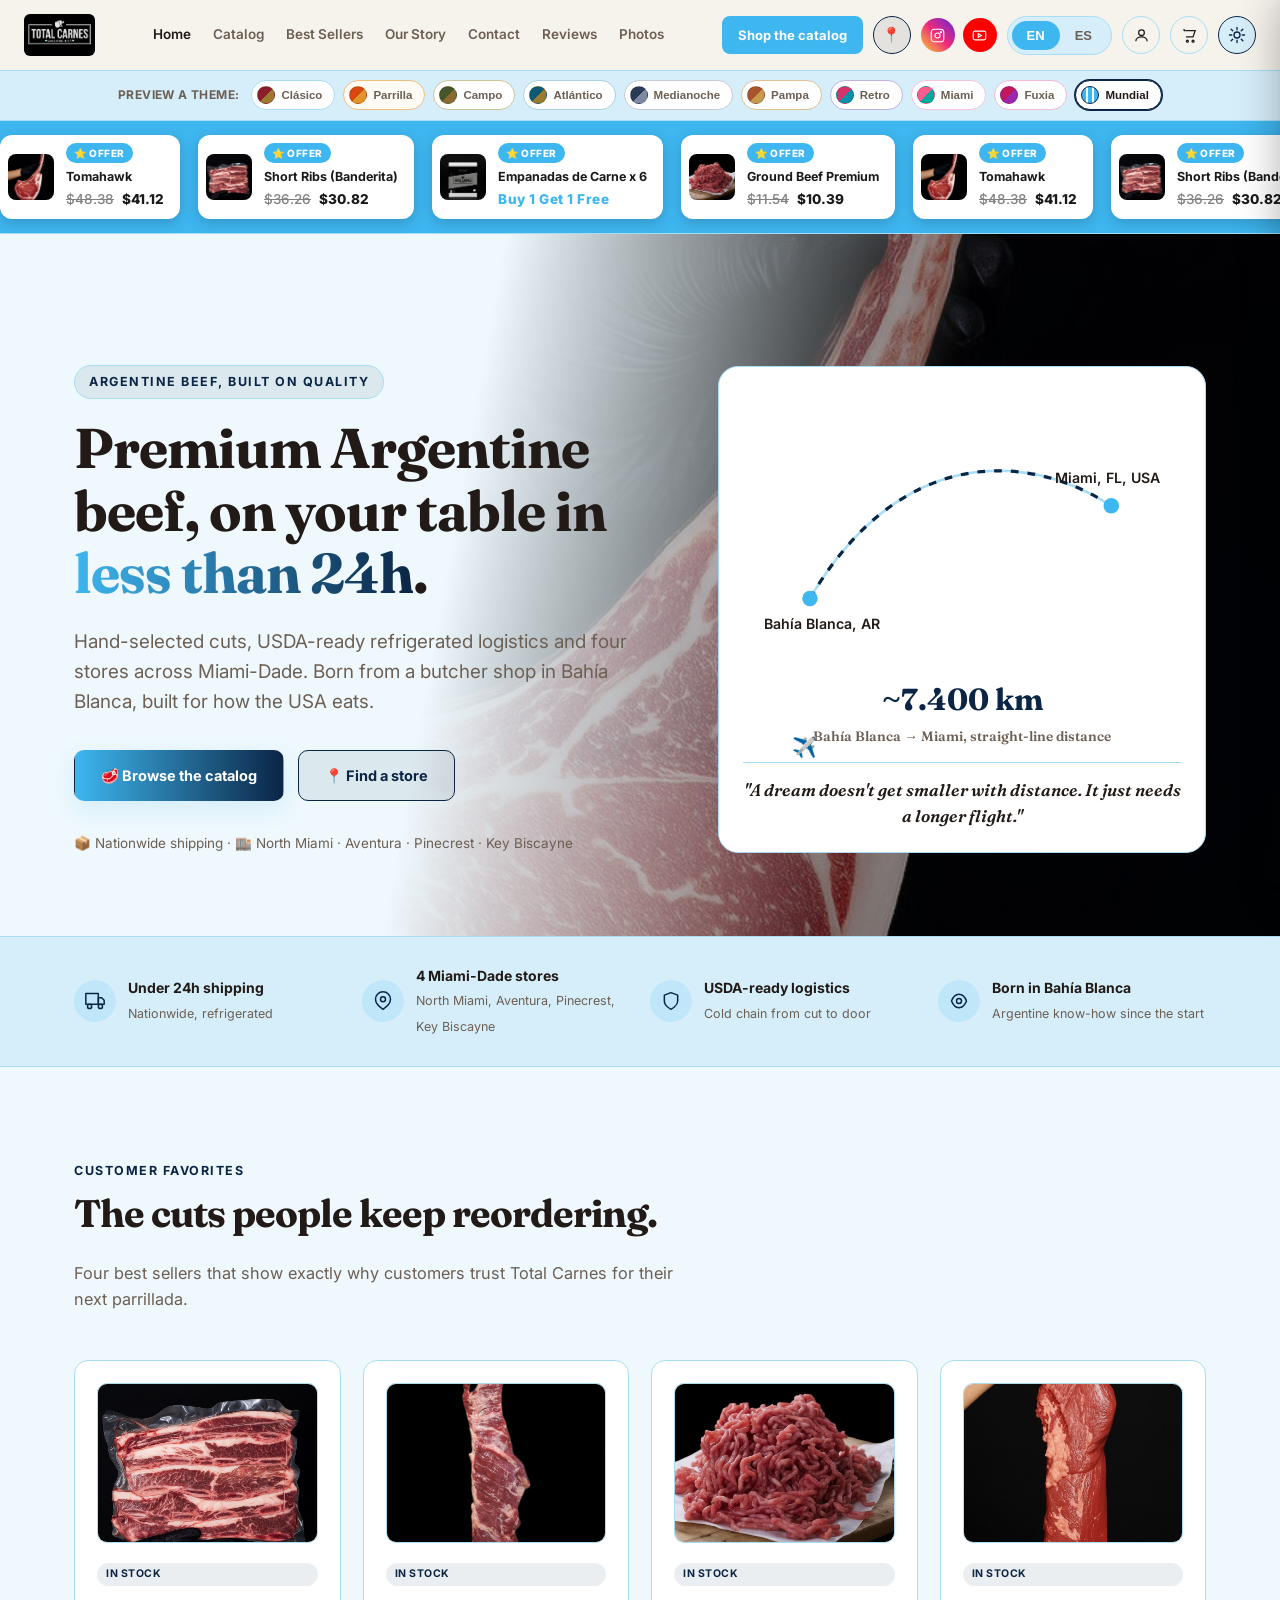
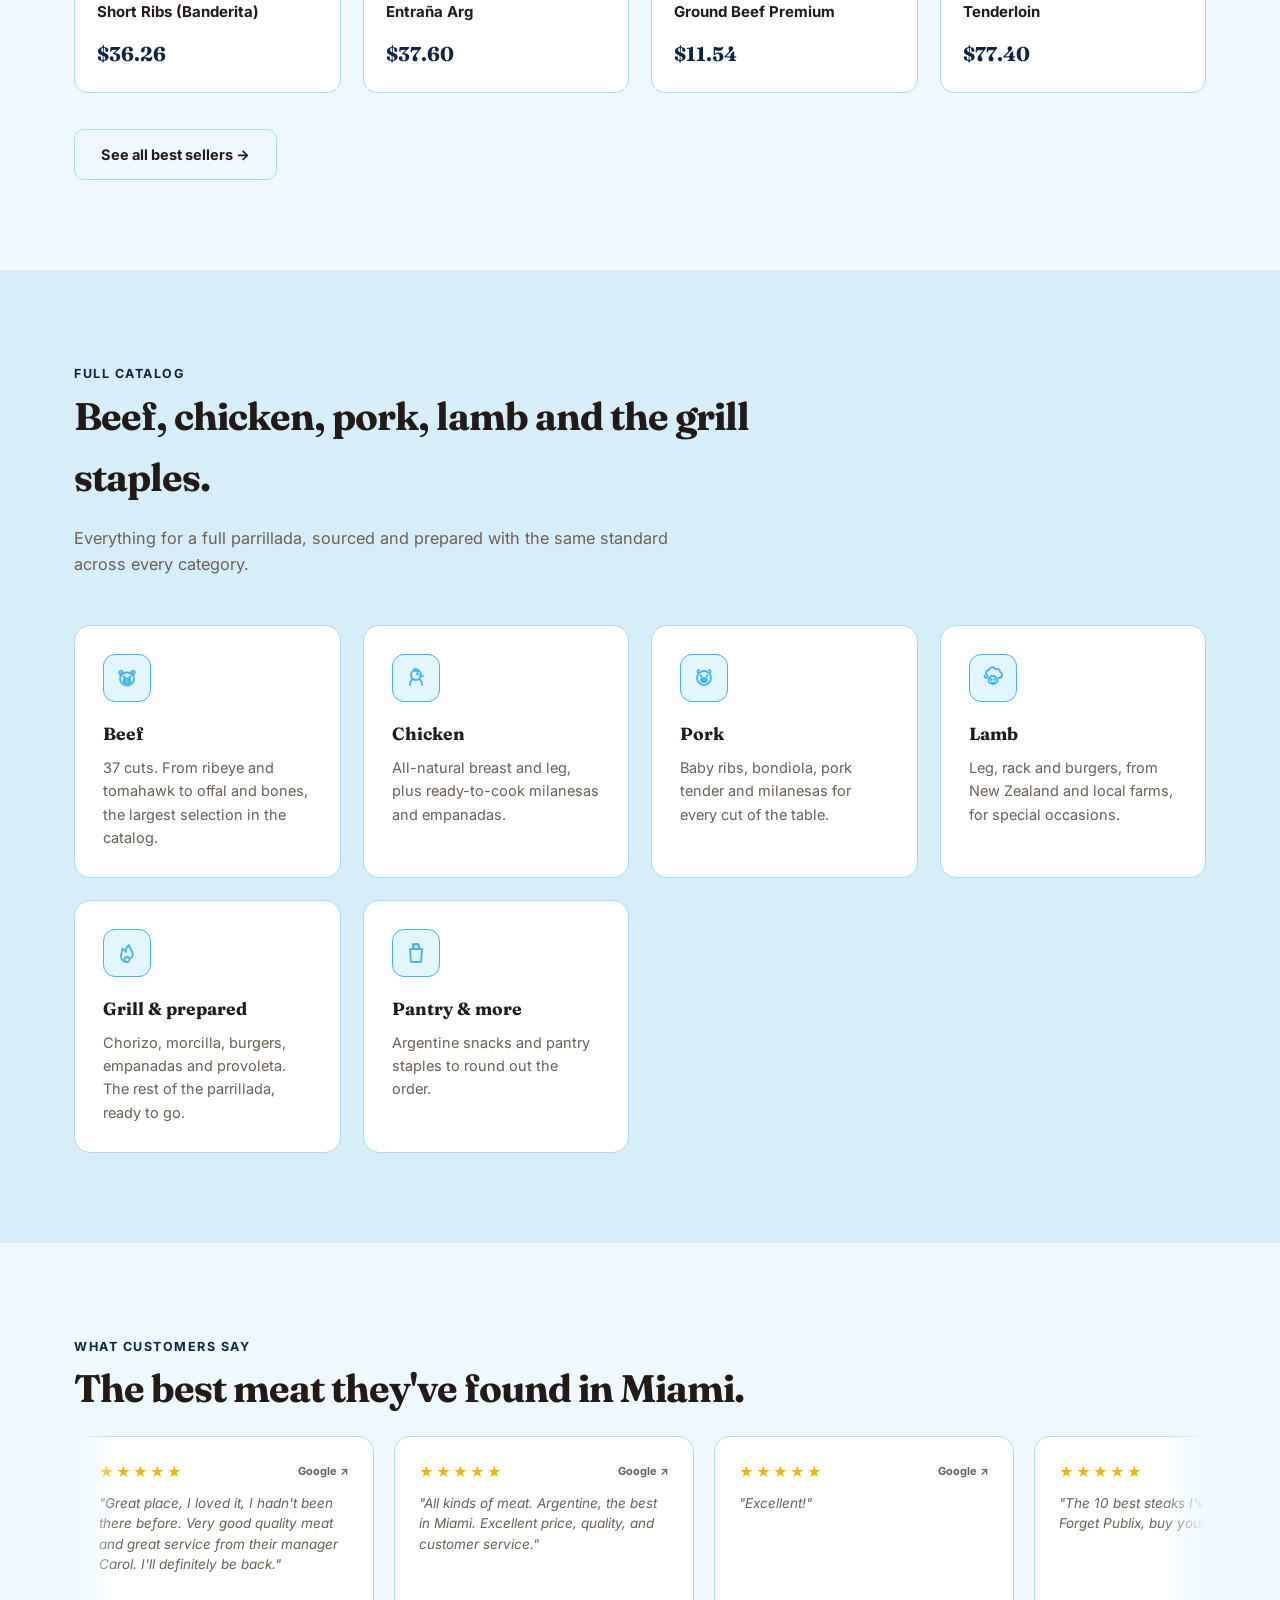
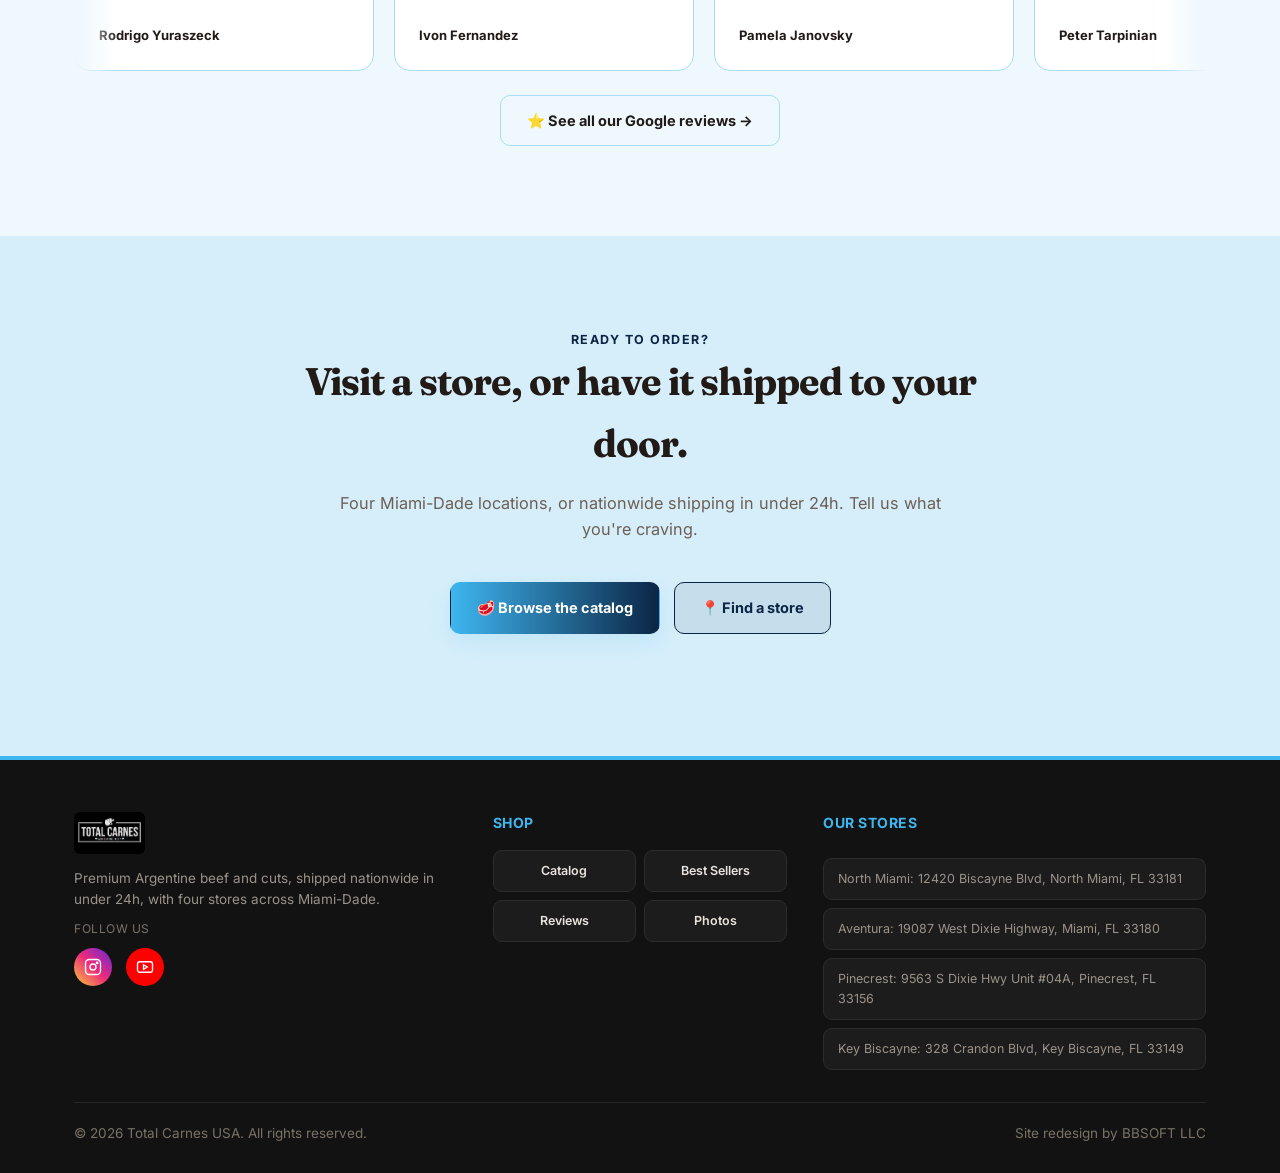
==== index.html @ 50f64bf2 "Redesign price slider, make it start at 0 and track real max, fix nav/dot bugs Price slider: changed" ====
<!DOCTYPE html>
<html lang="en">
<head>
<meta charset="UTF-8">
<meta name="viewport" content="width=device-width, initial-scale=1.0">
<title>Total Carnes USA | Premium Argentine Beef, Shipped Nationwide</title>
<meta name="description" content="Premium Argentine beef and cuts, hand-selected and shipped nationwide in under 24h. Four stores across Miami-Dade. Born in Bahía Blanca, built for the USA.">
<meta property="og:title" content="Total Carnes USA | Premium Argentine Beef">
<meta property="og:description" content="Argentine beef. Built on quality. Nationwide shipping in under 24h, four Miami-Dade stores.">
<meta property="og:type" content="website">
<meta property="og:url" content="https://totalcarnesusa.pages.dev/">
<meta property="og:image" content="https://totalcarnesusa.pages.dev/assets/images/store/storefront-day.png">
<meta property="og:image:width" content="400">
<meta property="og:image:height" content="298">
<meta name="twitter:card" content="summary_large_image">
<meta name="twitter:title" content="Total Carnes USA | Premium Argentine Beef">
<meta name="twitter:description" content="Argentine beef. Built on quality. Nationwide shipping in under 24h, four Miami-Dade stores.">
<meta name="twitter:image" content="https://totalcarnesusa.pages.dev/assets/images/store/storefront-day.png">
<link rel="stylesheet" href="assets/style.css?v=41">
</head>
<body>

<div class="cart-drawer-overlay" id="cart-overlay" onclick="closeCart()"></div>
<div class="cart-drawer" id="cart-drawer">
  <div class="cart-drawer-header">
    <h3 data-i18n="cart_title">Your cart</h3>
    <button class="cart-drawer-close" onclick="closeCart()">✕</button>
  </div>
  <div class="cart-drawer-body" id="cart-drawer-body"></div>
  <div class="cart-drawer-footer">
    <div class="cart-drawer-total-row"><span data-i18n="cart_total">Total</span><span id="cart-drawer-total">$0.00</span></div>
    <button class="btn btn-primary" style="width:100%;justify-content:center;" onclick="checkoutCart()" data-i18n="cart_checkout">Request this order</button>
  </div>
</div>

<div class="smoke-layer" aria-hidden="true">
  <div class="smoke-col c1"><div class="smoke-puff"></div><div class="smoke-puff p2"></div><div class="smoke-puff p3"></div></div>
  <div class="smoke-col c2"><div class="smoke-puff"></div><div class="smoke-puff p2"></div><div class="smoke-puff p3"></div></div>
  <div class="smoke-col c3"><div class="smoke-puff"></div><div class="smoke-puff p2"></div><div class="smoke-puff p3"></div></div>
  <div class="smoke-col c4"><div class="smoke-puff"></div><div class="smoke-puff p2"></div><div class="smoke-puff p3"></div></div>
  <div class="smoke-col c5"><div class="smoke-puff"></div><div class="smoke-puff p2"></div><div class="smoke-puff p3"></div></div>
</div>
<div class="flame-strip" aria-hidden="true">
  <div class="flame f1"></div>
  <div class="flame f2"></div>
  <div class="flame f3"></div>
  <div class="flame f4"></div>
  <div class="flame f5"></div>
  <div class="flame f6"></div>
  <div class="spark s1"></div>
  <div class="spark s2"></div>
  <div class="spark s3"></div>
  <div class="spark s4"></div>
  <div class="spark s5"></div>
  <div class="spark s6"></div>
  <div class="spark s7"></div>
  <div class="spark s8"></div>
  <div class="spark s9"></div>
  <div class="spark s10"></div>
  <div class="spark s11"></div>
  <div class="spark s12"></div>
</div>

<nav class="nav">
  <div class="nav-inner">
    <a href="index.html" class="logo-link"><img src="assets/images/logo.jpg" alt="Total Carnes" class="logo-img"></a>
    <div class="nav-links">
      <a href="index.html" class="current" data-i18n="nav_home">Home</a>
      <a href="catalogo.html" data-i18n="nav_catalog">Catalog</a>
      <a href="best-sellers.html" data-i18n="nav_best">Best Sellers</a>
      <a href="nosotros.html" data-i18n="nav_about">Our Story</a>
      <a href="contacto.html" data-i18n="nav_contact">Contact</a>
      <a href="reviews.html" data-i18n="nav_reviews">Reviews</a>
      <a href="contacto.html#photos-section" data-i18n="nav_photos">Photos</a>
    </div>
    <div class="nav-right">
      <a class="nav-cta" href="catalogo.html" data-i18n="nav_cta">Shop the catalog</a>
      <a class="nav-geo" href="contacto.html#stores-map" title="Find nearest store" aria-label="Find nearest store">📍</a>
      <div class="brand-links nav-brand">
        <a class="icon-instagram" href="https://www.instagram.com/totalcarnes.usa/" target="_blank" rel="noopener" aria-label="Instagram"><svg viewBox="0 0 24 24" fill="none" stroke="currentColor" stroke-width="1.8"><rect x="2" y="2" width="20" height="20" rx="5"></rect><circle cx="12" cy="12" r="4"></circle><circle cx="17.5" cy="6.5" r="1"></circle></svg></a>
        <a class="icon-youtube" href="https://www.youtube.com/watch?v=zVFxLFJM9HE" target="_blank" rel="noopener" aria-label="YouTube"><svg viewBox="0 0 24 24" fill="none" stroke="currentColor" stroke-width="1.8"><rect x="2" y="5" width="20" height="14" rx="3"></rect><polygon points="10 9 15 12 10 15 10 9"></polygon></svg></a>
      </div>
      <div class="lang-toggle">
        <button id="btn-en" class="active" onclick="setLang('en')">EN</button>
        <button id="btn-es" onclick="setLang('es')">ES</button>
      </div>
      <div class="account-dropdown">
        <button class="icon-btn" onclick="toggleAccountPanel()" aria-label="Account">
          <svg viewBox="0 0 24 24" fill="none" stroke="currentColor" stroke-width="1.8"><circle cx="12" cy="8" r="4"></circle><path d="M4 20c0-4 4-6 8-6s8 2 8 6"></path></svg>
        </button>
        <div class="account-panel" id="account-panel">
          <h4 data-i18n="account_title">Account</h4>
          <button class="btn btn-primary" onclick="alert(window.tcAccountNote || 'Design preview. Sign-in would connect to your real customer accounts system.')" data-i18n="account_signin">Sign in</button>
          <div class="account-panel-grid">
            <button data-i18n="account_orders">Orders</button>
            <button data-i18n="account_profile">Profile</button>
          </div>
          <p class="account-note" data-i18n="account_note">Design preview. Sign-in would connect to your real customer accounts system.</p>
        </div>
      </div>
      <button class="icon-btn" onclick="toggleCart()" aria-label="Cart">
        <svg viewBox="0 0 24 24" fill="none" stroke="currentColor" stroke-width="1.8"><path d="M3 4h2l.4 2M7 14h10l3-9H6.4"></path><circle cx="9" cy="20" r="1.4"></circle><circle cx="17" cy="20" r="1.4"></circle></svg>
        <span class="cart-badge" id="cart-badge">0</span>
      </button>
<button class="theme-toggle" onclick="toggleTheme()" aria-label="Toggle light/dark theme">
        <svg class="icon-moon" viewBox="0 0 24 24" fill="none" stroke="currentColor" stroke-width="1.8" stroke-linecap="round" stroke-linejoin="round"><path d="M21 12.5A8.5 8.5 0 1 1 11.5 3 7 7 0 0 0 21 12.5z"></path></svg>
        <svg class="icon-sun" viewBox="0 0 24 24" fill="none" stroke="currentColor" stroke-width="1.8" stroke-linecap="round" stroke-linejoin="round"><circle cx="12" cy="12" r="4"></circle><path d="M12 2v3M12 19v3M4.2 4.2l2.1 2.1M17.7 17.7l2.1 2.1M2 12h3M19 12h3M4.2 19.8l2.1-2.1M17.7 6.3l2.1-2.1"></path></svg>
      </button>
    </div>
    <button class="nav-burger" id="nav-burger" aria-label="Menu"><span></span><span></span><span></span></button>
  </div>
  <div class="mobile-menu" id="mobile-menu">
    <a href="index.html" data-i18n="nav_home">Home</a>
    <a href="catalogo.html" data-i18n="nav_catalog">Catalog</a>
    <a href="best-sellers.html" data-i18n="nav_best">Best Sellers</a>
    <a href="nosotros.html" data-i18n="nav_about">Our Story</a>
    <a href="contacto.html" data-i18n="nav_contact">Contact</a>
      <a href="reviews.html" data-i18n="nav_reviews">Reviews</a>
      <a href="contacto.html#photos-section" data-i18n="nav_photos">Photos</a>
  </div>
</nav>

<div class="theme-strip">
  <span class="theme-strip-label" data-i18n="palette_label">Preview a theme:</span>
  <div class="theme-strip-swatches">
    <button class="swatch-btn" data-palette="classic" onclick="setPalette('classic')"><span class="swatch-dot sw-classic"></span>Clásico</button>
    <button class="swatch-btn" data-palette="parrilla" onclick="setPalette('parrilla')"><span class="swatch-dot sw-parrilla"></span>Parrilla</button>
    <button class="swatch-btn" data-palette="campo" onclick="setPalette('campo')"><span class="swatch-dot sw-campo"></span>Campo</button>
    <button class="swatch-btn" data-palette="atlantico" onclick="setPalette('atlantico')"><span class="swatch-dot sw-atlantico"></span>Atlántico</button>
    <button class="swatch-btn" data-palette="medianoche" onclick="setPalette('medianoche')"><span class="swatch-dot sw-medianoche"></span>Medianoche</button>
    <button class="swatch-btn" data-palette="pampa" onclick="setPalette('pampa')"><span class="swatch-dot sw-pampa"></span>Pampa</button>
    <button class="swatch-btn" data-palette="retro" onclick="setPalette('retro')"><span class="swatch-dot sw-retro"></span>Retro</button>
    <button class="swatch-btn" data-palette="miami" onclick="setPalette('miami')"><span class="swatch-dot sw-miami"></span>Miami</button>
    <button class="swatch-btn" data-palette="fuxia" onclick="setPalette('fuxia')"><span class="swatch-dot sw-fuxia"></span>Fuxia</button>
    <button class="swatch-btn active" data-palette="mundial" onclick="setPalette('mundial')"><span class="swatch-dot sw-mundial"></span>Mundial</button>
  </div>
</div>

<div class="offers-ticker">
  <div class="offers-track"></div>
</div>

<section class="hero">
  <div class="container">
    <div class="hero-grid">
      <div class="hero-content">
        <span class="eyebrow" data-i18n="hero_eyebrow">ARGENTINE BEEF, BUILT ON QUALITY</span>
        <h1 data-i18n="hero_title">Premium Argentine beef, on your table in <span class="grad">less than 24h</span>.</h1>
        <p class="subhead" data-i18n="hero_sub">Hand-selected cuts, USDA-ready refrigerated logistics and four stores across Miami-Dade. Born from a butcher shop in Bahía Blanca, built for how the USA eats.</p>
        <div class="cta-row">
          <a class="btn btn-primary" href="catalogo.html" data-i18n="cta_catalog">🥩 Browse the catalog</a>
          <a class="btn btn-find-store" href="contacto.html#stores-map" data-i18n="cta_contact">📍 Find a store</a>
        </div>
        <div class="trust-line">
          <span data-i18n="hero_trust">📦 Nationwide shipping · 🏬 North Miami · Aventura · Pinecrest · Key Biscayne</span>
        </div>
      </div>

      <div class="route-card fade-in">
        <svg class="route-svg" viewBox="0 0 340 210" xmlns="http://www.w3.org/2000/svg">
          <path class="route-line" d="M52,158 C120,42 218,42 286,86" fill="none" stroke-width="2"></path>
          <path class="route-dash" d="M52,158 C120,42 218,42 286,86" fill="none" stroke-width="2.5"></path>
          <circle class="route-pin" cx="52" cy="158" r="6"></circle>
          <circle class="route-pin" cx="286" cy="86" r="6"></circle>
          <text class="route-label" x="16" y="182" font-size="11" text-anchor="start">Bahía Blanca, AR</text>
          <text class="route-label" x="324" y="68" font-size="11" text-anchor="end">Miami, FL, USA</text>
        </svg>
        <span class="route-plane">✈️</span>
        <div class="route-dist">~7.400 km<span data-i18n="route_caption">Bahía Blanca → Miami, straight-line distance</span></div>
        <div class="route-slogan" data-i18n="route_slogan">"A dream doesn't get smaller with distance. It just needs a longer flight."</div>
      </div>
    </div>
  </div>
</section>

<div class="highlight-strip">
  <div class="container">
    <div class="highlight-grid">
      <div class="highlight-item">
        <div class="highlight-icon"><svg viewBox="0 0 24 24" fill="none" stroke="currentColor" stroke-width="1.8" stroke-linecap="round" stroke-linejoin="round"><rect x="1" y="3" width="15" height="13"></rect><path d="M16 8h4l3 3v5h-7V8z"></path><circle cx="5.5" cy="18.5" r="2.5"></circle><circle cx="18.5" cy="18.5" r="2.5"></circle></svg></div>
        <div class="highlight-text"><strong data-i18n="hl1_title">Under 24h shipping</strong><span data-i18n="hl1_sub">Nationwide, refrigerated</span></div>
      </div>
      <div class="highlight-item">
        <div class="highlight-icon"><svg viewBox="0 0 24 24" fill="none" stroke="currentColor" stroke-width="1.8" stroke-linecap="round" stroke-linejoin="round"><path d="M21 10c0 6-9 12-9 12s-9-6-9-12a9 9 0 0 1 18 0z"></path><circle cx="12" cy="10" r="3"></circle></svg></div>
        <div class="highlight-text"><strong data-i18n="hl2_title">4 Miami-Dade stores</strong><span data-i18n="hl2_sub">North Miami, Aventura, Pinecrest, Key Biscayne</span></div>
      </div>
      <div class="highlight-item">
        <div class="highlight-icon"><svg viewBox="0 0 24 24" fill="none" stroke="currentColor" stroke-width="1.8" stroke-linecap="round" stroke-linejoin="round"><path d="M12 22s8-4 8-10V5l-8-3-8 3v7c0 6 8 10 8 10z"></path></svg></div>
        <div class="highlight-text"><strong data-i18n="hl3_title">USDA-ready logistics</strong><span data-i18n="hl3_sub">Cold chain from cut to door</span></div>
      </div>
      <div class="highlight-item">
        <div class="highlight-icon"><svg viewBox="0 0 24 24" fill="none" stroke="currentColor" stroke-width="1.8" stroke-linecap="round" stroke-linejoin="round"><path d="M3 12c2-5 6-8 9-8s7 3 9 8c-2 5-6 8-9 8s-7-3-9-8z"></path><circle cx="12" cy="12" r="3"></circle></svg></div>
        <div class="highlight-text"><strong data-i18n="hl4_title">Born in Bahía Blanca</strong><span data-i18n="hl4_sub">Argentine know-how since the start</span></div>
      </div>
    </div>
  </div>
</div>

<section id="best-sellers">
  <div class="container">
    <div class="fade-in">
      <span class="section-tag" data-i18n="best_tag">CUSTOMER FAVORITES</span>
      <h2 class="section-title" data-i18n="best_title">The cuts people keep reordering.</h2>
      <p class="section-desc" data-i18n="best_desc">Four best sellers that show exactly why customers trust Total Carnes for their next parrillada.</p>
    </div>
    <div class="grid" id="home-best-grid"></div>
    <div class="fade-in" style="margin-top:36px;">
      <a class="btn btn-secondary" href="best-sellers.html" data-i18n="best_cta">See all best sellers →</a>
    </div>
  </div>
</section>

<section id="categories" class="story-section">
  <div class="container">
    <div class="fade-in">
      <span class="section-tag" data-i18n="cat_tag">FULL CATALOG</span>
      <h2 class="section-title" data-i18n="cat_title">Beef, chicken, pork, lamb and the grill staples.</h2>
      <p class="section-desc" data-i18n="cat_desc">Everything for a full parrillada, sourced and prepared with the same standard across every category.</p>
    </div>
    <div class="grid">
      <a class="card fade-in" href="catalogo.html?cat=beef">
        <div class="card-icon"><svg viewBox="0 0 24 24" fill="none" stroke="currentColor" stroke-width="1.8" stroke-linecap="round" stroke-linejoin="round"><path d="M4 7c0-2 1.5-3 3-2M20 7c0-2-1.5-3-3-2"></path><path d="M5 9c1-2 2-3 3-3M19 9c-1-2-2-3-3-3"></path><ellipse cx="12" cy="13" rx="7" ry="6.5"></ellipse><ellipse cx="12" cy="15" rx="3.5" ry="2.5"></ellipse><circle cx="10.5" cy="15" r=".5" fill="currentColor"></circle><circle cx="13.5" cy="15" r=".5" fill="currentColor"></circle><circle cx="9" cy="11" r=".5" fill="currentColor"></circle><circle cx="15" cy="11" r=".5" fill="currentColor"></circle></svg></div>
        <h3 data-i18n="catc1_title">Beef</h3>
        <p data-i18n="catc1_desc">37 cuts. From ribeye and tomahawk to offal and bones, the largest selection in the catalog.</p>
      </a>
      <a class="card fade-in" href="catalogo.html?cat=chicken">
        <div class="card-icon"><svg viewBox="0 0 24 24" fill="none" stroke="currentColor" stroke-width="1.8" stroke-linecap="round" stroke-linejoin="round"><path d="M10 4c0-1 .8-1.5 1.5-1s.5 1.5-.5 2"></path><path d="M12 4.5c0-1 .8-1.5 1.5-1s.5 1.5-.5 2"></path><circle cx="12" cy="9" r="5"></circle><circle cx="13.5" cy="8" r=".5" fill="currentColor"></circle><path d="M16 9l3 1-3 1"></path><path d="M9 13c-2 1-3 3-3 6M15 13c2 1 3 3 3 6"></path></svg></div>
        <h3 data-i18n="catc2_title">Chicken</h3>
        <p data-i18n="catc2_desc">All natural breast and leg, plus ready to cook milanesas and empanadas.</p>
      </a>
      <a class="card fade-in" href="catalogo.html?cat=pork">
        <div class="card-icon"><svg viewBox="0 0 24 24" fill="none" stroke="currentColor" stroke-width="1.8" stroke-linecap="round" stroke-linejoin="round"><path d="M6 7c-1-1.5-.5-3 1-3M18 7c1-1.5.5-3-1-3"></path><circle cx="12" cy="12" r="7"></circle><ellipse cx="12" cy="14" rx="3" ry="2"></ellipse><circle cx="10.7" cy="14" r=".5" fill="currentColor"></circle><circle cx="13.3" cy="14" r=".5" fill="currentColor"></circle><circle cx="9" cy="10" r=".5" fill="currentColor"></circle><circle cx="15" cy="10" r=".5" fill="currentColor"></circle></svg></div>
        <h3 data-i18n="catc3_title">Pork</h3>
        <p data-i18n="catc3_desc">Baby ribs, bondiola, pork tender and milanesas for every cut of the table.</p>
      </a>
      <a class="card fade-in" href="catalogo.html?cat=lamb">
        <div class="card-icon"><svg viewBox="0 0 24 24" fill="none" stroke="currentColor" stroke-width="1.8" stroke-linecap="round" stroke-linejoin="round"><path d="M7 10a3 3 0 0 1 1-5.8 3.5 3.5 0 0 1 6.6-1A3 3 0 0 1 19 6a3 3 0 0 1-1 5.8"></path><path d="M6 12c-1.5 0-2.5-1-2.5-2.3M18 12c1.5 0 2.5-1 2.5-2.3"></path><ellipse cx="12" cy="14" rx="4.5" ry="4"></ellipse><circle cx="10.3" cy="13.5" r=".5" fill="currentColor"></circle><circle cx="13.7" cy="13.5" r=".5" fill="currentColor"></circle><path d="M10.5 16.5c.7.6 2.3.6 3 0"></path></svg></div>
        <h3 data-i18n="catc4_title">Lamb</h3>
        <p data-i18n="catc4_desc">Leg, rack and burgers, from New Zealand and local farms, for special occasions.</p>
      </a>
      <a class="card fade-in" href="catalogo.html?cat=grill">
        <div class="card-icon"><svg viewBox="0 0 24 24" fill="none" stroke="currentColor" stroke-width="1.8" stroke-linecap="round" stroke-linejoin="round"><path d="M12 21c-3.5 0-6-2.5-6-6 0-3 2-4 1-7 2 0 3.5 1.5 4 3-.3-3 1-5.5 3-7 .5 3 2 4.5 3 6.5 1 2 1 4.5-1 6.5"></path><path d="M12 21c-1.5 0-2.5-1.2-2.5-2.5S10.5 16 12 16s2.5 1.2 2.5 2.5S13.5 21 12 21z"></path></svg></div>
        <h3 data-i18n="catc5_title">Grill &amp; prepared</h3>
        <p data-i18n="catc5_desc">Chorizo, morcilla, burgers, empanadas and provoleta. The rest of the parrillada, ready to go.</p>
      </a>
      <a class="card fade-in" href="catalogo.html?cat=pantry">
        <div class="card-icon"><svg viewBox="0 0 24 24" fill="none" stroke="currentColor" stroke-width="1.8" stroke-linecap="round" stroke-linejoin="round"><path d="M6 8h12l-1 13H7L6 8z"></path><path d="M9 8V6a3 3 0 0 1 6 0v2"></path><path d="M9 3l1 5M14 3l1 5"></path></svg></div>
        <h3 data-i18n="catc6_title">Pantry &amp; more</h3>
        <p data-i18n="catc6_desc">Argentine snacks and pantry staples to round out the order.</p>
      </a>
    </div>
  </div>
</section>

<section id="testimonials">
  <div class="container">
    <div class="fade-in">
      <span class="section-tag" data-i18n="test_tag">WHAT CUSTOMERS SAY</span>
      <h2 class="section-title" data-i18n="test_title">The best meat they've found in Miami.</h2>
    </div>
    <div class="reviews-carousel fade-in">
      <div class="reviews-track" id="reviews-track-home"></div>
    </div>
    <div class="fade-in" style="margin-top:24px; text-align:center;">
      <a class="btn btn-secondary" href="reviews.html" data-i18n="reviews_see_more">⭐ See all our Google reviews →</a>
    </div>
  </div>
</section>

<section id="contact-cta" class="story-section" style="text-align:center;">
  <div class="container">
    <div class="fade-in">
      <span class="section-tag" data-i18n="cta2_tag">READY TO ORDER?</span>
      <h2 class="section-title" style="margin:0 auto 16px;" data-i18n="cta2_title">Visit a store, or have it shipped to your door.</h2>
      <p class="section-desc" style="margin:0 auto 40px;" data-i18n="cta2_desc">Four Miami-Dade locations, or nationwide shipping in under 24h. Tell us what you're craving.</p>
      <div class="cta-row" style="justify-content:center;">
        <a class="btn btn-primary" href="catalogo.html" data-i18n="cta_catalog">🥩 Browse the catalog</a>
        <a class="btn btn-find-store" href="contacto.html#stores-map" data-i18n="cta_contact">📍 Find a store</a>
      </div>
    </div>
  </div>
</section>

<footer>
  <div class="container">
    <div class="footer-grid">
      <div class="footer-col">
        <img src="assets/images/logo.jpg" alt="Total Carnes" class="logo-img" style="margin-bottom:14px;">
        <p data-i18n="footer_brand_desc">Premium Argentine beef and cuts, shipped nationwide in under 24h, with four stores across Miami-Dade.</p>
        <span class="footer-follow-label" data-i18n="footer_follow">Follow us</span>
        <div class="brand-links" style="margin-top:0;">
          <a class="icon-instagram" href="https://www.instagram.com/totalcarnes.usa/" target="_blank" rel="noopener" aria-label="Instagram"><svg viewBox="0 0 24 24" fill="none" stroke="currentColor" stroke-width="1.8"><rect x="2" y="2" width="20" height="20" rx="5"></rect><circle cx="12" cy="12" r="4"></circle><circle cx="17.5" cy="6.5" r="1"></circle></svg></a>
          <a class="icon-youtube" href="https://www.youtube.com/watch?v=zVFxLFJM9HE" target="_blank" rel="noopener" aria-label="YouTube"><svg viewBox="0 0 24 24" fill="none" stroke="currentColor" stroke-width="1.8"><rect x="2" y="5" width="20" height="14" rx="3"></rect><polygon points="10 9 15 12 10 15 10 9"></polygon></svg></a>
        </div>
      </div>
      <div class="footer-col">
        <h4 data-i18n="footer_shop">Shop</h4>
        <div class="footer-col-buttons">
          <a class="footer-link-btn" href="catalogo.html" data-i18n="nav_catalog">📋 Catalog</a>
          <a class="footer-link-btn" href="best-sellers.html" data-i18n="nav_best">⭐ Best Sellers</a>
          <a class="footer-link-btn" href="reviews.html" data-i18n="nav_reviews">💬 Reviews</a>
          <a class="footer-link-btn" href="contacto.html#photos-section" data-i18n="nav_photos">📷 Photos</a>
        </div>
      </div>
      <div class="footer-col">
        <a href="contacto.html#stores-map"><h4 class="footer-link-btn-heading" data-i18n="footer_locations_title">📍 Our stores</h4></a>
        <div class="footer-col-buttons footer-stores">
          <a class="footer-store-link" href="contacto.html#stores-map" data-i18n="addr_northmiami">North Miami: 12420 Biscayne Blvd</a>
          <a class="footer-store-link" href="contacto.html#stores-map" data-i18n="addr_aventura">Aventura: 19087 West Dixie Highway</a>
          <a class="footer-store-link" href="contacto.html#stores-map" data-i18n="addr_pinecrest">Pinecrest: 9563 S Dixie Hwy #04A</a>
          <a class="footer-store-link" href="contacto.html#stores-map" data-i18n="addr_keybiscayne">Key Biscayne: 328 Crandon Blvd</a>
        </div>
      </div>
    </div>
    <div class="footer-bottom">
      <span data-i18n="footer_rights">© 2026 Total Carnes USA. All rights reserved.</span>
      <span data-i18n="footer_credit">Site redesign by BBSOFT LLC</span>
    </div>
  </div>
</footer>

<script src="assets/cart.js"></script>
<script src="assets/common.js?v=24"></script>
<script src="assets/catalog-data.js?v=27"></script>
<script>
function renderHomeBestGrid(){
  renderBestSellers('home-best-grid', [
    ["Short Ribs (Banderita)", 36.26, "short-ribs-banderita", true],
    ["Entraña Arg", 37.60, "entrana-arg", true],
    ["Ground Beef Premium", 11.54, "ground-beef-premium", true],
    ["Tenderloin", 77.40, "tenderloin", true]
  ]);
}
renderHomeBestGrid();

const realReviews = [
  ["Rodrigo Yuraszeck", "", "Excelente lugar, me encantó, no había estado ahí antes. Muy buena calidad de carnes y muy buena atención de su manager Carol. Volveré sin duda.", "Great place, I loved it, I hadn't been there before. Very good quality meat and great service from their manager Carol. I'll definitely be back.", "https://maps.app.goo.gl/UBnkjua7EHtHskxu8"],
  ["Ivon Fernandez", "", "Toda tipo de carne. Argentina 🇦🇷 el mejor de Miami. Precio, calidad y atención al cliente excelente.", "All kinds of meat. Argentine, the best in Miami. Excellent price, quality, and customer service.", "https://maps.app.goo.gl/a2qpr9L8SRaLTEzj8"],
  ["Pamela Janovsky", "", "¡Excelente!", "Excellent!", "https://maps.app.goo.gl/ozpARPHAfTsGfZxR6"],
  ["Peter Tarpinian", "", "Los 10 mejores filetes que he probado en mi vida. Olvídate de Publix, comprá tu carne aquí.", "The 10 best steaks I've ever had. Forget Publix, buy your meat here.", "https://maps.app.goo.gl/taFVTCAVKjZxBPTe8"],
  ["carlos c", "", "Excelencia total, pura calidad. Gracias a Josefina por su atención, lo recomiendo al 100%.", "Total excellence, pure quality. Thanks to Josefina for her service, I recommend it 100%.", "https://maps.app.goo.gl/bhYhP2ZXJvzWBKQT9"],
  ["Trickshot Productions", "", "Excelente calidad, precios razonables y un personal estupendo. Si te encanta la carne, tenés que probar este sitio.", "Excellent quality, reasonable prices, and a great staff. If you love meat, you have to try this place.", "https://maps.app.goo.gl/fG7SpErPAxBVtyTE7"],
  ["Débora Milano", "", "Encuentro muchos artículos argentinos para disfrutar en familia.", "I find lots of Argentine products to enjoy with the family.", "https://maps.app.goo.gl/iKDaDxz51bnv5mPs5"],
  ["Gustavo Lumer", "", "Si querés comprar carne con los mejores cortes Argentinos este es el nuevo lugar para hacerlo en Miami. Los mejores cortes, la mejor calidad y el mejor servicio. Próximamente también carne KOSHER. Martin el Manager es un crack.", "If you want to buy meat with the best Argentine cuts, this is the new place to do it in Miami. The best cuts, the best meat, the best quality and the best service. Coming soon also KOSHER meat. Martin the Manager is the best.", "https://maps.app.goo.gl/nVRMKngsFZGB6LU37"]
];

function renderReviewsCarousel(){
  const track = document.getElementById('reviews-track-home');
  if(!track) return;
  const lang = document.documentElement.getAttribute('lang') === 'es' ? 'es' : 'en';
  const slide = ([name, meta, textEs, textEn, link]) => `
    <a class="review-slide" href="${link}" target="_blank" rel="noopener">
      <div class="review-slide-top">
        <span class="review-slide-stars">★★★★★</span>
        <span class="review-slide-google">Google ↗</span>
      </div>
      <p class="review-slide-text">"${lang === 'es' ? textEs : textEn}"</p>
      <div class="review-slide-author"><strong>${name}</strong><span>${meta}</span></div>
    </a>`;
  track.innerHTML = realReviews.map(slide).join('') + realReviews.map(slide).join('');
}
renderReviewsCarousel();
renderOffersTicker();
window.onLangChange = function(){ renderReviewsCarousel(); renderHomeBestGrid(); renderOffersTicker(); };

initSite({
  en:{
    hero_eyebrow:"ARGENTINE BEEF, BUILT ON QUALITY",
    hero_title:'Premium Argentine beef, on your table in <span class="grad">less than 24h</span>.',
    hero_sub:"Hand-selected cuts, USDA-ready refrigerated logistics and four stores across Miami-Dade. Born from a butcher shop in Bahía Blanca, built for how the USA eats.",
    cta_catalog:"🥩 Browse the catalog",
    cta_contact:"📍 Find a store",
    hero_trust:"📦 Nationwide shipping · 🏬 North Miami · Aventura · Pinecrest · Key Biscayne",
    route_caption:"Bahía Blanca → Miami, straight-line distance",
    route_slogan:'"A dream doesn\'t get smaller with distance. It just needs a longer flight."',
    hl1_title:"Under 24h shipping", hl1_sub:"Nationwide, refrigerated",
    hl2_title:"4 Miami-Dade stores", hl2_sub:"North Miami, Aventura, Pinecrest, Key Biscayne",
    hl3_title:"USDA-ready logistics", hl3_sub:"Cold chain from cut to door",
    hl4_title:"Born in Bahía Blanca", hl4_sub:"Argentine know-how since the start",
    best_tag:"CUSTOMER FAVORITES",
    best_title:"The cuts people keep reordering.",
    best_desc:"Four best sellers that show exactly why customers trust Total Carnes for their next parrillada.",
    tag_beef:"Beef cuts",
    best_cta:"See all best sellers →",
    cat_tag:"FULL CATALOG",
    cat_title:"Beef, chicken, pork, lamb and the grill staples.",
    cat_desc:"Everything for a full parrillada, sourced and prepared with the same standard across every category.",
    catc1_title:"Beef", catc1_desc:"37 cuts. From ribeye and tomahawk to offal and bones, the largest selection in the catalog.",
    catc2_title:"Chicken", catc2_desc:"All-natural breast and leg, plus ready-to-cook milanesas and empanadas.",
    catc3_title:"Pork", catc3_desc:"Baby ribs, bondiola, pork tender and milanesas for every cut of the table.",
    catc4_title:"Lamb", catc4_desc:"Leg, rack and burgers, from New Zealand and local farms, for special occasions.",
    catc5_title:"Grill & prepared", catc5_desc:"Chorizo, morcilla, burgers, empanadas and provoleta. The rest of the parrillada, ready to go.",
    catc6_title:"Pantry & more", catc6_desc:"Argentine snacks and pantry staples to round out the order.",
    test_tag:"WHAT CUSTOMERS SAY",
    test_title:"The best meat they've found in Miami.",
    test1:'"The best meat they found in Miami. Every cut is exactly what you\'d expect from a real Argentine butcher."',
    test1_name:"Verified customer",
    test2:'"Attentive staff, strong product knowledge. They actually know the cuts and help you pick the right one."',
    test2_name:"Verified customer",
    test3:'"Wider selection than I expected. Not just meat, the pantry and prepared items round out the order."',
    test3_name:"Verified customer",
    cta2_tag:"READY TO ORDER?",
    cta2_title:"Visit a store, or have it shipped to your door.",
    cta2_desc:"Four Miami-Dade locations, or nationwide shipping in under 24h. Tell us what you're craving."
  },
  es:{
    hero_eyebrow:"CARNE ARGENTINA, HECHA CON CALIDAD",
    hero_title:'Carne argentina premium, en tu mesa en <span class="grad">menos de 24h</span>.',
    hero_sub:"Cortes seleccionados a mano, logística refrigerada lista para USDA y cuatro locales en Miami-Dade. Nacimos como carnicería en Bahía Blanca, hechos para la mesa de EE.UU.",
    cta_catalog:"🥩 Ver el catálogo",
    cta_contact:"📍 Buscar un local",
    hero_trust:"📦 Envío a todo el país · 🏬 North Miami · Aventura · Pinecrest · Key Biscayne",
    route_caption:"Bahía Blanca → Miami, distancia en línea recta",
    route_slogan:'"Un sueño no se achica con la distancia. Solo necesita un vuelo más largo."',
    hl1_title:"Envío en menos de 24h", hl1_sub:"A todo el país, refrigerado",
    hl2_title:"4 locales en Miami-Dade", hl2_sub:"North Miami, Aventura, Pinecrest, Key Biscayne",
    hl3_title:"Logística lista para USDA", hl3_sub:"Cadena de frío del corte a tu puerta",
    hl4_title:"Nacidos en Bahía Blanca", hl4_sub:"Saber hacer argentino desde el origen",
    best_tag:"FAVORITOS DE LOS CLIENTES",
    best_title:"Los cortes que la gente vuelve a pedir.",
    best_desc:"Cuatro best sellers que muestran por qué los clientes confían en Total Carnes para su próxima parrillada.",
    tag_beef:"Cortes de res",
    best_cta:"Ver todos los más vendidos →",
    cat_tag:"CATÁLOGO COMPLETO",
    cat_title:"Res, pollo, cerdo, cordero y lo clásico de la parrilla.",
    cat_desc:"Todo para una parrillada completa, con el mismo estándar en cada categoría.",
    catc1_title:"Res", catc1_desc:"37 cortes. De ribeye y tomahawk a achuras y huesos, la selección más grande del catálogo.",
    catc2_title:"Pollo", catc2_desc:"Pechuga y pata all-natural, más milanesas y empanadas listas para cocinar.",
    catc3_title:"Cerdo", catc3_desc:"Baby ribs, bondiola, pork tender y milanesas para toda la mesa.",
    catc4_title:"Cordero", catc4_desc:"Pata, costillar y hamburguesas, de Nueva Zelanda y local, para ocasiones especiales.",
    catc5_title:"Parrilla y preparados", catc5_desc:"Chorizo, morcilla, hamburguesas, empanadas y provoleta. El resto de la parrillada, listo.",
    catc6_title:"Almacén y más", catc6_desc:"Snacks y productos de almacén argentinos para completar el pedido.",
    test_tag:"LO QUE DICEN LOS CLIENTES",
    test_title:"La mejor carne que encontraron en Miami.",
    test1:'"La mejor carne que encontraron en Miami. Cada corte es exactamente lo que esperás de una carnicería argentina real."',
    test1_name:"Cliente verificado",
    test2:'"Personal atento, con mucho conocimiento del producto. Realmente conocen los cortes y te ayudan a elegir."',
    test2_name:"Cliente verificado",
    test3:'"Más variedad de la que esperaba. No es solo carne, los productos de almacén y preparados completan el pedido."',
    test3_name:"Cliente verificado",
    cta2_tag:"¿LISTO PARA PEDIR?",
    cta2_title:"Visitá un local, o recibilo en tu puerta.",
    cta2_desc:"Cuatro locales en Miami-Dade, o envío a todo el país en menos de 24h. Contanos qué se te antoja."
  }
});
</script>
</body>
</html>
---- assets/style.css ----
@import url('https://fonts.googleapis.com/css2?family=Fraunces:opsz,wght@9..144,500;9..144,600;9..144,700;9..144,800&family=Inter:wght@400;500;600;700;800&family=VT323&display=swap');

:root{
  /* default = light, "Classic" palette — deep wine red, neutral ivory */
  --bg:#f6f2ec;
  --bg-alt:#ece4d8;
  --card:#ffffff;
  --border:#ddd0bd;
  --text:#211a16;
  --muted:#6c5f54;
  --accent:#8e1d2c;
  --accent2:#9c7a2e;
  --accent-soft:rgba(142,29,44,0.08);
  --gold-soft:rgba(156,122,46,0.1);
}

/* dark mode — softer charcoal/brown, not pure black */
[data-theme="dark"]{
  --bg:#241a16;
  --bg-alt:#2c211c;
  --card:#342621;
  --border:#4a3a32;
  --text:#f6efe6;
  --muted:#c2b1a3;
  --accent:#b3404a;
  --accent2:#c9a13d;
  --accent-soft:rgba(179,64,74,0.16);
  --gold-soft:rgba(201,161,61,0.12);
}
[data-theme="dark"] .nav{background:rgba(36,26,22,0.96);}
[data-theme="light"] .nav{background:rgba(246,242,236,0.96);}
.lang-toggle, .theme-toggle{background:rgba(255,255,255,0.6);}
[data-theme="dark"] .lang-toggle, [data-theme="dark"] .theme-toggle{background:rgba(52,38,33,0.85);}
[data-theme="light"] .btn-secondary:hover{background:var(--bg-alt);}

/* alternate color palettes — distinct hue + tint, not just accent color */

/* Parrilla — vivid fire orange, high-contrast char tones */
[data-palette="parrilla"]{
  --accent:#d9480f; --accent2:#e0962a;
  --accent-soft:rgba(217,72,15,0.12); --gold-soft:rgba(224,150,42,0.14);
  --bg:#fdebd6; --bg-alt:#fad9b3; --card:#fffaf3; --border:#f0bd7d;
}
[data-theme="dark"][data-palette="parrilla"]{
  --accent:#ff7a29; --accent2:#ffc24d;
  --accent-soft:rgba(255,122,41,0.22); --gold-soft:rgba(255,194,77,0.16);
  --bg:#1a0f08; --bg-alt:#23140a; --card:#2e190d; --border:#4a2812;
  --text:#fbe9d6; --muted:#d3a787;
}

/* Campo — olive green, earthy cream */
[data-palette="campo"]{
  --accent:#46562b; --accent2:#8a6c30;
  --accent-soft:rgba(70,86,43,0.1); --gold-soft:rgba(138,108,48,0.12);
  --bg:#f3f1e2; --bg-alt:#e7e2c8; --card:#ffffff; --border:#cdc49a;
}
[data-theme="dark"][data-palette="campo"]{
  --accent:#7c9a52; --accent2:#c9a66b;
  --accent-soft:rgba(124,154,82,0.18); --gold-soft:rgba(201,166,107,0.14);
  --bg:#161a0f; --bg-alt:#1e2415; --card:#272e1c; --border:#3a4527;
  --text:#f1f0e4; --muted:#bfc1a7;
}

/* Atlántico — teal & navy, coastal */
[data-palette="atlantico"]{
  --accent:#0e5a73; --accent2:#9c7a2e;
  --accent-soft:rgba(14,90,115,0.1); --gold-soft:rgba(156,122,46,0.1);
  --bg:#e7f2f5; --bg-alt:#cfe6ec; --card:#ffffff; --border:#a9d2dc;
}
[data-theme="dark"][data-palette="atlantico"]{
  --accent:#3a93b3; --accent2:#d4a13d;
  --accent-soft:rgba(58,147,179,0.18); --gold-soft:rgba(212,161,61,0.14);
  --bg:#081820; --bg-alt:#0d212a; --card:#142e38; --border:#234650;
  --text:#e9f4f6; --muted:#a7c2c8;
}

/* Medianoche — navy/charcoal with silver, premium/elegant */
[data-palette="medianoche"]{
  --accent:#2b3a55; --accent2:#7d8aa3;
  --accent-soft:rgba(43,58,85,0.1); --gold-soft:rgba(125,138,163,0.14);
  --bg:#eceef2; --bg-alt:#dde1e8; --card:#ffffff; --border:#c4cad6;
}
[data-theme="dark"][data-palette="medianoche"]{
  --accent:#5b73a3; --accent2:#c7ccd6;
  --accent-soft:rgba(91,115,163,0.22); --gold-soft:rgba(199,204,214,0.12);
  --bg:#0a0d14; --bg-alt:#10141d; --card:#161b26; --border:#252c3b;
  --text:#eef0f5; --muted:#a3aabb;
}

/* Pampa — terracotta & wheat, warm and neutral */
[data-palette="pampa"]{
  --accent:#a8542c; --accent2:#c79a4f;
  --accent-soft:rgba(168,84,44,0.1); --gold-soft:rgba(199,154,79,0.14);
  --bg:#f8eee0; --bg-alt:#efdfc4; --card:#ffffff; --border:#ddc295;
}
[data-theme="dark"][data-palette="pampa"]{
  --accent:#d37a45; --accent2:#e0bb73;
  --accent-soft:rgba(211,122,69,0.2); --gold-soft:rgba(224,187,115,0.14);
  --bg:#1d140d; --bg-alt:#261b11; --card:#312317; --border:#4a3520;
  --text:#f5e9d8; --muted:#c7ad8e;
}

/* Retro — 1980s arcade/console: neon magenta + green, pixel font */
[data-palette="retro"]{
  --accent:#d6336c; --accent2:#0891a8;
  --accent-soft:rgba(214,51,108,0.1); --gold-soft:rgba(8,145,168,0.12);
  --bg:#e9e6f7; --bg-alt:#d9d3ef; --card:#ffffff; --border:#bdb3e0;
}
[data-theme="dark"][data-palette="retro"]{
  --accent:#ff2e88; --accent2:#39ff8c;
  --accent-soft:rgba(255,46,136,0.22); --gold-soft:rgba(57,255,140,0.14);
  --bg:#0a0a18; --bg-alt:#11112a; --card:#181838; --border:#2e2e58;
  --text:#eef0ff; --muted:#9b9bc9;
}
/* retro accent font only on big display headings — keeps Fraunces everywhere else */
[data-palette="retro"] h1{
  font-family:'VT323', monospace;letter-spacing:1px;text-transform:uppercase;
}
[data-palette="retro"] .product-card, [data-palette="retro"] .card, [data-palette="retro"] .location-card{
  border-width:2px;border-style:solid;position:relative;
}
[data-theme="dark"][data-palette="retro"] .product-card:hover,
[data-theme="dark"][data-palette="retro"] .card:hover{
  box-shadow:0 0 0 2px var(--accent2), 0 0 18px rgba(57,255,140,0.4);
}
/* small retro game-icon stickers on cards, decorative only */
[data-palette="retro"] .product-card::after, [data-palette="retro"] .card::after{
  content:'🕹️';position:absolute;top:10px;right:10px;font-size:15px;opacity:.55;
}
[data-palette="retro"] .product-card:nth-child(3n+2)::after, [data-palette="retro"] .card:nth-child(3n+2)::after{content:'👾';}
[data-palette="retro"] .product-card:nth-child(3n+3)::after, [data-palette="retro"] .card:nth-child(3n+3)::after{content:'🍄';}
[data-palette="retro"] .eyebrow::before{content:'⭐ ';}

/* Miami — Inter Miami CF pink & black */
[data-palette="miami"]{
  --accent:#f7b5cd; --accent2:#1a1a1a;
  --accent-soft:rgba(247,181,205,0.18); --gold-soft:rgba(26,26,26,0.08);
  --bg:#fff0f6; --bg-alt:#fde1ec; --card:#ffffff; --border:#f6c4dc;
}
[data-theme="dark"][data-palette="miami"]{
  --accent:#ff6fb0; --accent2:#f7b5cd;
  --accent-soft:rgba(255,111,176,0.22); --gold-soft:rgba(247,181,205,0.14);
  --bg:#120608; --bg-alt:#1a0b0f; --card:#241016; --border:#3a1c26;
  --text:#fbe9f0; --muted:#c98ba6;
}

/* Mundial — Argentina albiceleste, vivid sky blue & navy */
[data-palette="mundial"]{
  --accent:#3eb6f0; --accent2:#0b2545;
  --accent-soft:rgba(62,182,240,0.14); --gold-soft:rgba(11,37,69,0.08);
  --bg:#eef8fd; --bg-alt:#d6eefa; --card:#ffffff; --border:#a8def5;
}
[data-theme="dark"][data-palette="mundial"]{
  --accent:#5cd0ff; --accent2:#ffd54a;
  --accent-soft:rgba(92,208,255,0.22); --gold-soft:rgba(255,213,74,0.14);
  --bg:#040d1a; --bg-alt:#081729; --card:#0d2138; --border:#16385a;
  --text:#e8f7ff; --muted:#8fc4e0;
}

/* Fuxia — vivid magenta/fuchsia with deep purple */
[data-palette="fuxia"]{
  --accent:#c2185b; --accent2:#9c27b0;
  --accent-soft:rgba(194,24,91,0.1); --gold-soft:rgba(156,39,176,0.12);
  --bg:#fdf0f6; --bg-alt:#fbe0ee; --card:#ffffff; --border:#f3b8da;
}
[data-theme="dark"][data-palette="fuxia"]{
  --accent:#ff3d9a; --accent2:#c454e0;
  --accent-soft:rgba(255,61,154,0.22); --gold-soft:rgba(196,84,224,0.16);
  --bg:#1a0a14; --bg-alt:#23101c; --card:#2e1426; --border:#4a1f3c;
  --text:#fbe9f3; --muted:#cf9bba;
}

/* Parrilla theme — real-looking black grill smoke, rising from the bottom, every page */
.smoke-layer{
  position:fixed;inset:0;pointer-events:none;z-index:400;overflow:hidden;display:none;
  contain:strict;
}
[data-palette="parrilla"] .smoke-layer{display:block;}
.smoke-col{position:absolute;bottom:-40px;width:120px;height:100%;}
.smoke-col.c1{left:2%;}
.smoke-col.c2{left:22%;}
.smoke-col.c3{left:42%;}
.smoke-col.c4{left:62%;}
.smoke-col.c5{left:82%;}
.smoke-puff{
  position:absolute;bottom:0;left:0;width:100px;height:170px;
  border-radius:45% 55% 50% 50% / 60% 60% 40% 40%;
  background:radial-gradient(ellipse at 50% 60%, rgba(15,15,15,0.32) 0%, rgba(35,35,35,0.2) 40%, rgba(50,50,50,0.08) 65%, transparent 80%);
  filter:blur(7px);opacity:0;animation:smoke-rise 7s cubic-bezier(.3,.6,.4,1) infinite;
  will-change:transform,opacity;
}
[data-theme="dark"] .smoke-puff{
  background:radial-gradient(ellipse at 50% 60%, rgba(225,225,225,0.22) 0%, rgba(190,190,190,0.14) 40%, rgba(160,160,160,0.06) 65%, transparent 80%);
}
.smoke-puff.p2{width:80px;height:140px;animation-delay:1.6s;filter:blur(9px);}
.smoke-puff.p3{width:64px;height:110px;animation-delay:3.2s;filter:blur(10px);}
.smoke-col.c2 .smoke-puff{animation-delay:0.9s;}
.smoke-col.c2 .smoke-puff.p2{animation-delay:2.5s;}
.smoke-col.c2 .smoke-puff.p3{animation-delay:4.1s;}
.smoke-col.c3 .smoke-puff{animation-delay:2.1s;}
.smoke-col.c3 .smoke-puff.p2{animation-delay:3.7s;}
.smoke-col.c3 .smoke-puff.p3{animation-delay:5.3s;}
.smoke-col.c4 .smoke-puff{animation-delay:0.4s;}
.smoke-col.c4 .smoke-puff.p2{animation-delay:2.0s;}
.smoke-col.c4 .smoke-puff.p3{animation-delay:3.6s;}
.smoke-col.c5 .smoke-puff{animation-delay:2.8s;}
.smoke-col.c5 .smoke-puff.p2{animation-delay:4.4s;}
.smoke-col.c5 .smoke-puff.p3{animation-delay:6.0s;}
@keyframes smoke-rise{
  0%{ bottom:-10%; transform:translateX(0) scale(0.55) rotate(0deg); opacity:0; }
  8%{ opacity:0.5; }
  30%{ transform:translateX(-18px) scale(0.95) rotate(-5deg); }
  55%{ bottom:45%; transform:translateX(22px) scale(1.4) rotate(6deg); opacity:0.3; }
  80%{ transform:translateX(-10px) scale(1.9) rotate(-4deg); opacity:0.13; }
  100%{ bottom:108%; transform:translateX(15px) scale(2.4) rotate(5deg); opacity:0; }
}

/* Parrilla theme — small flames and rising embers along the bottom edge */
.flame-strip{
  position:fixed;bottom:0;left:0;width:100%;height:320px;
  pointer-events:none;z-index:401;display:none;overflow:visible;
  contain:layout style paint;
}
[data-palette="parrilla"] .flame-strip{display:block;}
.flame-strip::before{
  content:'';position:absolute;bottom:0;left:0;width:100%;height:22px;
  background:linear-gradient(0deg, rgba(255,110,20,0.35), transparent);
  filter:blur(6px);
}
.flame{
  position:absolute;bottom:-6px;width:20px;height:26px;
  background:linear-gradient(0deg, #fff3c4 0%, #ffc23f 22%, #ff8a1a 50%, #e23a0a 78%, transparent 100%);
  clip-path:polygon(50% 0%, 68% 22%, 84% 42%, 72% 62%, 88% 80%, 50% 100%, 12% 80%, 28% 62%, 16% 42%, 32% 22%);
  opacity:.85;
  animation:flame-flicker 1.3s ease-in-out infinite alternate;
  transform-origin:50% 100%;
  will-change:transform,opacity;
}
.flame.f1{left:3%;height:20px;animation-duration:1.05s;}
.flame.f2{left:18%;height:28px;animation-duration:1.6s;animation-delay:.2s;}
.flame.f3{left:35%;height:22px;animation-duration:1.25s;animation-delay:.45s;}
.flame.f4{left:53%;height:30px;animation-duration:1.7s;animation-delay:.1s;}
.flame.f5{left:71%;height:21px;animation-duration:1.15s;animation-delay:.35s;}
.flame.f6{left:87%;height:25px;animation-duration:1.5s;animation-delay:.55s;}
@keyframes flame-flicker{
  0%{ transform:scaleY(1) scaleX(1) skewX(0deg); opacity:.8; }
  30%{ transform:scaleY(1.1) scaleX(.94) skewX(-4deg); opacity:.95; }
  60%{ transform:scaleY(.9) scaleX(1.06) skewX(4deg); opacity:.72; }
  100%{ transform:scaleY(1.06) scaleX(.97) skewX(-2deg); opacity:.9; }
}
.spark{
  position:absolute;bottom:18px;width:4px;height:4px;border-radius:50%;
  background:radial-gradient(circle, #fff6d0 0%, #ffb347 45%, #e0480f 75%, transparent 100%);
  box-shadow:0 0 3px 1px rgba(255,90,10,0.7);
  opacity:0;
  animation:spark-rise 3.2s ease-out infinite;
  will-change:transform,opacity;
}
.spark.s1{left:5%;animation-delay:0s;}
.spark.s2{left:14%;animation-delay:.9s;}
.spark.s3{left:23%;animation-delay:.4s;}
.spark.s4{left:32%;animation-delay:1.6s;}
.spark.s5{left:41%;animation-delay:1.1s;}
.spark.s6{left:50%;animation-delay:.2s;}
.spark.s7{left:59%;animation-delay:1.8s;}
.spark.s8{left:67%;animation-delay:.7s;}
.spark.s9{left:76%;animation-delay:1.4s;}
.spark.s10{left:85%;animation-delay:.3s;}
.spark.s11{left:92%;animation-delay:1.0s;}
.spark.s12{left:98%;animation-delay:1.9s;}
@keyframes spark-rise{
  0%{ bottom:14px; opacity:0; transform:translateX(0) scale(1); }
  10%{ opacity:1; }
  60%{ transform:translateX(16px) scale(.75); }
  100%{ bottom:300px; opacity:0; transform:translateX(-12px) scale(.25); }
}

/* photo gallery */
.photo-carousel{overflow:hidden;position:relative;margin-bottom:32px;-webkit-mask-image:linear-gradient(90deg,transparent,#000 4%,#000 96%,transparent);mask-image:linear-gradient(90deg,transparent,#000 4%,#000 96%,transparent);}
.photo-track{display:flex;gap:14px;width:max-content;animation:reviews-scroll 90s linear infinite;}
.photo-track img{width:220px;height:160px;object-fit:cover;border-radius:12px;border:1px solid var(--border);flex:0 0 auto;}
.photo-grid{display:grid;grid-template-columns:repeat(auto-fill,minmax(180px,1fr));gap:14px;}
.photo-grid img{width:100%;height:160px;object-fit:cover;border-radius:12px;border:1px solid var(--border);transition:transform .2s;}
.photo-grid img:hover{transform:scale(1.03);}
.photo-gallery-note{font-size:12.5px;color:var(--muted);margin-top:16px;font-style:italic;}

/* real Google reviews carousel */
.reviews-carousel{overflow:hidden;position:relative;-webkit-mask-image:linear-gradient(90deg,transparent,#000 4%,#000 96%,transparent);mask-image:linear-gradient(90deg,transparent,#000 4%,#000 96%,transparent);}
.reviews-track{display:flex;gap:20px;width:max-content;animation:reviews-scroll 55s linear infinite;}
.reviews-track.paused{animation-play-state:paused;}
.review-slide{
  flex:0 0 300px;background:var(--card);border:1px solid var(--border);border-radius:16px;padding:24px;
  display:flex;flex-direction:column;gap:10px;transition:border-color .2s, transform .2s;
}
.review-slide-top{display:flex;align-items:center;justify-content:space-between;}
.review-slide-stars{color:#f5b400;font-size:14px;letter-spacing:2px;}
.review-slide-google{font-size:11px;color:var(--muted);font-weight:700;}
.review-slide-text{color:var(--muted);font-size:13.5px;font-style:italic;flex:1;line-height:1.5;}
.review-slide-author strong{display:block;font-size:13px;}
.review-slide-author span{font-size:11px;color:var(--muted);}
@keyframes reviews-scroll{from{transform:translateX(0);}to{transform:translateX(-50%);}}

/* offers ticker — continuous right-to-left marquee, below the theme strip */
.offers-ticker{
  overflow:hidden;background:var(--accent);border-bottom:1px solid var(--border);
  padding:14px 0;position:relative;z-index:2;
}
.offers-track{
  display:flex;gap:18px;width:max-content;
  animation:offers-scroll 38s linear infinite;
}
.offer-card{
  display:flex;align-items:center;gap:12px;background:#fff;
  border:none;border-radius:12px;padding:8px 16px 8px 8px;
  box-shadow:0 4px 14px rgba(0,0,0,0.18);
  white-space:nowrap;flex:0 0 auto;
}
.offer-card img{width:46px;height:46px;border-radius:8px;object-fit:cover;flex:0 0 auto;}
.offer-info{display:flex;flex-direction:column;gap:2px;}
.offer-badge{
  display:inline-block;background:var(--accent);color:#fff;font-size:10px;font-weight:800;
  letter-spacing:.5px;padding:2px 8px;border-radius:999px;margin-bottom:2px;width:fit-content;
}
.offer-name{color:#1a1a1a;font-weight:700;font-size:12.5px;}
.offer-price{color:#1a1a1a;font-weight:800;font-size:13.5px;}
.offer-price s{font-weight:500;opacity:.55;margin-right:5px;}
.offer-tag2x1{color:var(--accent);font-weight:800;font-size:13.5px;letter-spacing:.5px;}
@keyframes offers-scroll{
  from{transform:translateX(0);}
  to{transform:translateX(-50%);}
}

/* theme/palette preview strip below header */
.theme-strip{
  position:sticky;top:70px;z-index:850;margin-top:70px;
  background:var(--bg-alt);border-bottom:1px solid var(--border);
  padding:10px 24px;display:flex;align-items:center;gap:12px;flex-wrap:wrap;
  font-size:12px;justify-content:center;
}
.theme-strip-label{color:var(--muted);font-weight:700;letter-spacing:.4px;text-transform:uppercase;}
.theme-strip-swatches{display:flex;gap:8px;flex-wrap:wrap;}
@media(max-width:767px){
  .theme-strip{flex-direction:column;align-items:flex-start;padding:9px 14px;gap:6px;}
  .theme-strip-swatches{
    flex-wrap:nowrap;overflow-x:auto;width:100%;padding-bottom:4px;
    -webkit-overflow-scrolling:touch;scrollbar-width:none;
  }
  .theme-strip-swatches::-webkit-scrollbar{display:none;}
  .swatch-btn{flex:0 0 auto;}
}
.swatch-btn{
  display:flex;align-items:center;gap:6px;border:1px solid var(--border);background:var(--card);
  border-radius:999px;padding:5px 12px 5px 5px;cursor:pointer;color:var(--muted);font-weight:600;font-size:11.5px;
  transition:border-color .2s;
}
.swatch-btn:hover{border-color:var(--accent2);}
.swatch-btn.active{border-color:var(--accent2);color:var(--text);box-shadow:0 0 0 1px var(--accent2);}
.swatch-dot{width:18px;height:18px;border-radius:50%;flex:0 0 auto;border:1px solid rgba(0,0,0,0.15);}
[data-theme="dark"] .swatch-dot{border-color:rgba(255,255,255,0.4);}
.swatch-dot.sw-classic{background:linear-gradient(135deg,#8e1d2c 50%,#9c7a2e 50%);}
.swatch-dot.sw-parrilla{background:linear-gradient(135deg,#d9480f 50%,#e0962a 50%);}
.swatch-dot.sw-campo{background:linear-gradient(135deg,#46562b 50%,#8a6c30 50%);}
.swatch-dot.sw-atlantico{background:linear-gradient(135deg,#0e5a73 50%,#9c7a2e 50%);}
.swatch-dot.sw-medianoche{background:linear-gradient(135deg,#2b3a55 50%,#7d8aa3 50%);}
.swatch-dot.sw-pampa{background:linear-gradient(135deg,#a8542c 50%,#c79a4f 50%);}
.swatch-dot.sw-retro{background:linear-gradient(135deg,#d6336c 50%,#0891a8 50%);}
.swatch-dot.sw-miami{background:linear-gradient(135deg,#ff5d8f 50%,#00a99d 50%);}
.swatch-dot.sw-fuxia{background:linear-gradient(135deg,#c2185b 50%,#9c27b0 50%);}
.swatch-dot.sw-mundial{background:repeating-linear-gradient(90deg,#3eb6f0 0 4px,#ffffff 4px 6px);border:1px solid #0b2545;}

*{margin:0;padding:0;box-sizing:border-box;}
html{scroll-behavior:smooth;}
body{
  font-family:'Inter', -apple-system, sans-serif;
  background:var(--bg);
  color:var(--text);
  line-height:1.6;
  overflow-x:hidden;
}
h1,h2,h3,.serif{font-family:'Fraunces', serif;}
a{color:inherit;text-decoration:none;}
img{max-width:100%;display:block;}
.container{max-width:1180px;margin:0 auto;padding:0 24px;}

/* nav-right controls (cta + lang + theme), inline in the nav, never overlapping */
.nav-right{display:flex;align-items:center;gap:10px;flex:0 0 auto;}
.lang-toggle{
  display:flex;background:var(--bg-alt);
  border:1px solid var(--border);border-radius:999px;padding:4px;
}
.lang-toggle button{
  background:transparent;border:none;color:var(--muted);
  font-weight:700;font-size:13px;padding:7px 15px;border-radius:999px;
  cursor:pointer;transition:all .2s;
}
.lang-toggle button.active{background:var(--accent);color:#fff;}

/* theme toggle */
.theme-toggle{
  background:var(--bg-alt);border:1.5px solid var(--accent2);color:var(--accent2);
  width:38px;height:38px;border-radius:50%;cursor:pointer;flex:0 0 auto;
  display:flex;align-items:center;justify-content:center;transition:all .2s;
  box-shadow:0 0 0 0 var(--gold-soft);
}
.theme-toggle:hover{background:var(--accent2);color:#fff;box-shadow:0 0 14px var(--gold-soft);}
.theme-toggle svg{width:18px;height:18px;}
.theme-toggle .icon-sun{display:none;}
[data-theme="light"] .theme-toggle .icon-sun{display:block;}
[data-theme="light"] .theme-toggle .icon-moon{display:none;}

/* nav */
.nav{
  position:fixed;top:0;left:0;right:0;z-index:900;
  background:rgba(18,12,10,0.94);
  border-bottom:1px solid var(--border);
}
.nav-inner{
  display:flex;align-items:center;justify-content:space-between;flex-wrap:nowrap;
  padding:14px 24px;max-width:1280px;margin:0 auto;gap:12px;
}
.logo{font-family:'Fraunces',serif;font-weight:700;font-size:21px;letter-spacing:-0.5px;white-space:nowrap;flex:0 0 auto;}
.logo span{color:var(--accent2);}
.logo-link{flex:0 0 auto;display:flex;align-items:center;}
.logo-img{height:42px;width:auto;border-radius:6px;display:block;}
.nav-links{display:none;gap:22px;font-size:13.5px;font-weight:600;color:var(--muted);white-space:nowrap;flex:0 1 auto;min-width:0;}
@media(min-width:920px){.nav-links{display:flex;}}
.nav-links a:hover, .nav-links a.current{color:var(--text);}
.nav-links a{white-space:nowrap;}
.nav-cta{
  display:none;white-space:nowrap;
  background:var(--accent);color:#fff;font-weight:700;font-size:13px;
  padding:9px 16px;border-radius:8px;flex:0 0 auto;
}
@media(min-width:1180px){.nav-cta{display:inline-flex;align-items:center;gap:6px;}}
.nav-geo{
  display:none;flex:0 0 auto;
  background:var(--gold-soft);border:1.5px solid var(--accent2);color:var(--accent2);
  width:38px;height:38px;border-radius:50%;align-items:center;justify-content:center;font-size:15px;
  cursor:pointer;transition:all .2s;
}
.nav-geo:hover{background:var(--accent2);color:#1a1209;}
@media(min-width:920px){.nav-geo{display:inline-flex;}}

/* account + cart icons */
.icon-btn{
  position:relative;flex:0 0 auto;background:transparent;border:1px solid var(--border);color:var(--text);
  width:38px;height:38px;border-radius:50%;display:inline-flex;align-items:center;justify-content:center;
  cursor:pointer;transition:border-color .2s;
}
.icon-btn:hover{border-color:var(--accent2);}
.icon-btn svg{width:17px;height:17px;}
.cart-badge{
  position:absolute;top:-5px;right:-5px;background:var(--accent);color:#fff;
  font-size:10px;font-weight:700;width:18px;height:18px;border-radius:50%;
  display:none;align-items:center;justify-content:center;
}

/* account dropdown */
.account-dropdown{position:relative;}
.account-panel{
  position:absolute;top:calc(100% + 10px);right:0;z-index:950;width:240px;
  background:var(--card);border:1px solid var(--border);border-radius:14px;
  padding:18px;display:none;box-shadow:0 16px 36px rgba(0,0,0,0.25);
}
.account-panel.open{display:block;}
.account-panel h4{font-size:13px;font-weight:700;letter-spacing:.5px;text-transform:uppercase;color:var(--muted);margin-bottom:14px;}
.account-panel .btn{width:100%;justify-content:center;margin-bottom:10px;font-size:13px;padding:11px;}
.account-panel-grid{display:grid;grid-template-columns:1fr 1fr;gap:8px;}
.account-panel-grid button{
  background:var(--bg-alt);border:1px solid var(--border);color:var(--text);border-radius:8px;
  padding:10px 6px;font-size:12px;font-weight:600;cursor:pointer;
}
.account-panel-grid button:hover{border-color:var(--accent2);}
.account-note{font-size:11px;color:var(--muted);margin-top:12px;line-height:1.5;}

/* cart drawer */
.cart-drawer{
  position:fixed;top:0;right:-380px;width:360px;max-width:92vw;height:100%;z-index:1100;
  background:var(--card);border-left:1px solid var(--border);
  box-shadow:-20px 0 40px rgba(0,0,0,0.3);
  display:flex;flex-direction:column;transition:right .3s ease;
}
.cart-drawer.open{right:0;}
.cart-drawer-header{
  display:flex;align-items:center;justify-content:space-between;
  padding:20px 22px;border-bottom:1px solid var(--border);
}
.cart-drawer-header h3{font-family:'Fraunces',serif;font-size:1.2rem;}
.cart-drawer-close{background:none;border:none;font-size:20px;color:var(--muted);cursor:pointer;}
.cart-drawer-body{flex:1 1 auto;overflow-y:auto;padding:18px 22px;}
.cart-empty{color:var(--muted);font-size:14px;}
.cart-line{display:flex;flex-direction:column;gap:8px;padding:14px 0;border-bottom:1px solid var(--border);}
.cart-line-info{display:flex;justify-content:space-between;gap:10px;font-size:13.5px;}
.cart-line-name{font-weight:700;}
.cart-line-price{color:var(--muted);}
.cart-line-controls{display:flex;align-items:center;gap:10px;}
.cart-line-controls button{
  width:26px;height:26px;border-radius:6px;border:1px solid var(--border);background:var(--bg-alt);
  color:var(--text);cursor:pointer;font-size:14px;
}
.cart-remove{margin-left:auto;border:none!important;background:none!important;color:var(--muted);}
.cart-drawer-footer{padding:18px 22px;border-top:1px solid var(--border);}
.cart-drawer-total-row{display:flex;justify-content:space-between;font-weight:700;margin-bottom:14px;font-size:1.05rem;}
.cart-drawer-overlay{
  position:fixed;inset:0;background:rgba(0,0,0,0.4);z-index:1090;display:none;
}
.cart-drawer.open ~ .cart-drawer-overlay, .cart-drawer-overlay.open{display:block;}
.nav-burger{
  display:flex;flex-direction:column;gap:4px;background:none;border:none;cursor:pointer;padding:8px;flex:0 0 auto;
}
@media(min-width:920px){.nav-burger{display:none;}}
@media(max-width:919px){
  .nav-inner{padding:12px 14px;gap:6px;}
  .nav-right{gap:5px;}
  .icon-btn, .theme-toggle{width:34px;height:34px;}
  .lang-toggle button{padding:6px 9px;font-size:12px;}
}
@media(max-width:400px){
  .nav-right{gap:3px;}
  .icon-btn, .theme-toggle{width:32px;height:32px;}
  .lang-toggle button{padding:5px 7px;font-size:11.5px;}
}
.nav-burger span{width:22px;height:2px;background:var(--text);}
.mobile-menu{
  display:none;flex-direction:column;gap:2px;
  background:var(--bg-alt);border-top:1px solid var(--border);
  padding:8px 24px 16px;
}
.mobile-menu.open{display:flex;}
.mobile-menu a{padding:12px 0;font-weight:600;color:var(--muted);border-bottom:1px solid var(--border);}
.mobile-menu a:last-child{border-bottom:none;}

/* hero */
.hero{
  min-height:78vh;display:flex;align-items:center;position:relative;
  padding:120px 0 70px;
  background:
    linear-gradient(100deg, var(--bg) 0%, var(--bg) 36%, rgba(0,0,0,0.45) 70%, rgba(0,0,0,0.15) 100%),
    radial-gradient(circle at 15% 15%, var(--accent-soft), transparent 50%),
    radial-gradient(circle at 85% 65%, var(--gold-soft), transparent 50%),
    url('images/products/tomahawk.jpg') right center / cover no-repeat;
}
.page-hero{min-height:46vh;padding:140px 0 60px;}
.hero-content{max-width:740px;}
.hero-grid{display:grid;gap:48px;align-items:center;}
@media(min-width:980px){.hero-grid{grid-template-columns:1.1fr 0.9fr;}}
@media(max-width:767px){
  .hero{
    min-height:auto;padding:36px 0 48px;
    background:
      radial-gradient(circle at 20% 10%, var(--accent-soft), transparent 55%),
      radial-gradient(circle at 85% 60%, var(--gold-soft), transparent 55%),
      var(--bg);
  }
}

/* route map illustration */
.route-card{
  background:var(--card);border:1px solid var(--border);border-radius:20px;
  padding:28px 24px 22px;position:relative;
}
.route-svg{width:100%;height:auto;display:block;}
.route-line{stroke:var(--border);}
.route-dash{stroke:var(--accent2);stroke-dasharray:6 7;animation:route-dash-move 2.2s linear infinite;}
@keyframes route-dash-move{to{stroke-dashoffset:-130;}}
.route-pin{fill:var(--accent);}
.route-label{fill:var(--text);font-family:'Inter',sans-serif;font-weight:600;}
.route-plane{
  position:absolute;font-size:20px;left:15%;top:75%;
  animation:route-plane-move 4s ease-in-out infinite alternate;
}
@keyframes route-plane-move{
  0%{ left:15%; top:75%; transform:rotate(-32deg); }
  50%{ left:50%; top:20%; transform:rotate(2deg); }
  100%{ left:84%; top:41%; transform:rotate(18deg); }
}
.route-dist{
  text-align:center;font-family:'Fraunces',serif;font-weight:700;
  font-size:1.9rem;color:var(--accent2);margin-top:10px;
}
.route-dist span{font-size:0.85rem;font-weight:600;color:var(--muted);display:block;margin-top:2px;text-transform:none;letter-spacing:0;}
.route-slogan{
  text-align:center;font-family:'Fraunces',serif;font-style:italic;font-weight:600;
  font-size:1.05rem;color:var(--text);margin-top:14px;padding-top:14px;
  border-top:1px solid var(--border);
}
.eyebrow{
  display:inline-block;font-size:12.5px;font-weight:700;letter-spacing:1.5px;
  text-transform:uppercase;color:var(--accent2);margin-bottom:18px;
  border:1px solid var(--border);padding:6px 14px;border-radius:999px;
  background:var(--gold-soft);
}
h1{font-size:clamp(2.1rem, 5vw, 3.5rem);font-weight:700;line-height:1.12;letter-spacing:-1px;margin-bottom:22px;}
h1 .grad{
  background:linear-gradient(90deg,var(--accent),var(--accent2));
  -webkit-background-clip:text;background-clip:text;color:transparent;
}
.subhead{font-size:clamp(1rem,2vw,1.18rem);color:var(--muted);max-width:580px;margin-bottom:32px;}
.cta-row{display:flex;flex-wrap:wrap;gap:14px;margin-bottom:32px;}
.btn{
  display:inline-flex;align-items:center;gap:8px;padding:13px 26px;border-radius:10px;
  font-weight:700;font-size:14.5px;cursor:pointer;transition:transform .15s, box-shadow .15s;
  border:1px solid transparent;
}
.btn-primary{
  background:linear-gradient(90deg,var(--accent),var(--accent2));color:#fff;
  box-shadow:0 8px 22px var(--accent-soft);
}
.btn-primary:hover{transform:translateY(-2px);box-shadow:0 14px 30px var(--accent-soft);}
.btn-secondary{background:transparent;border:1.5px solid var(--border);color:var(--text);}
.btn-secondary:hover{background:var(--card);border-color:var(--accent);transform:translateY(-2px);}
.btn-gold{background:linear-gradient(90deg,var(--accent2),var(--accent));color:#fff;box-shadow:0 8px 22px var(--gold-soft);}
.btn-gold:hover{transform:translateY(-2px);box-shadow:0 14px 30px var(--gold-soft);}
.trust-line{font-size:13.5px;color:var(--muted);display:flex;align-items:center;gap:8px;flex-wrap:wrap;}

/* sections */
section{padding:90px 0;}
.section-tag{font-size:12.5px;font-weight:700;letter-spacing:1.5px;text-transform:uppercase;color:var(--accent2);margin-bottom:14px;}
.section-title{font-size:clamp(1.7rem,4vw,2.4rem);font-weight:700;letter-spacing:-1px;margin-bottom:16px;max-width:700px;}
.section-desc{color:var(--muted);font-size:1.02rem;max-width:620px;margin-bottom:48px;}

.fade-in{opacity:0;transform:translateY(22px);transition:opacity .6s ease, transform .6s ease;}
.fade-in.visible{opacity:1;transform:translateY(0);}

/* highlight strip */
.highlight-strip{background:var(--bg-alt);border-top:1px solid var(--border);border-bottom:1px solid var(--border);padding:28px 0;}
.highlight-grid{display:grid;grid-template-columns:repeat(2,1fr);gap:20px;}
@media(min-width:768px){.highlight-grid{grid-template-columns:repeat(4,1fr);}}
.highlight-item{display:flex;align-items:center;gap:12px;}
.highlight-icon{
  width:42px;height:42px;flex:0 0 auto;display:flex;align-items:center;justify-content:center;
  background:var(--accent-soft);border-radius:50%;color:var(--accent2);
}
.highlight-icon svg{width:20px;height:20px;}
.highlight-text strong{display:block;font-size:14px;}
.highlight-text span{font-size:12.5px;color:var(--muted);}

/* product / card grids */
.grid{display:grid;grid-template-columns:repeat(auto-fit,minmax(260px,1fr));gap:22px;}
.card{
  background:var(--card);border:1px solid var(--border);border-radius:16px;padding:28px;
  transition:border-color .2s, transform .2s;
}
.card:hover{border-color:var(--accent2);transform:translateY(-4px);}
.card-icon{
  width:48px;height:48px;display:flex;align-items:center;justify-content:center;
  background:var(--accent-soft);border:1px solid var(--accent);border-radius:12px;
  margin-bottom:18px;color:var(--accent);
}
.card-icon svg{width:24px;height:24px;}
.card h3{font-size:1.1rem;font-weight:700;margin-bottom:8px;}
.card p{color:var(--muted);font-size:14.5px;}

/* product cards (catalog) */
.product-card{
  background:var(--card);border:1px solid var(--border);border-radius:14px;padding:22px;
  display:flex;flex-direction:column;gap:6px;transition:border-color .2s, transform .2s;
}
.product-card:hover{border-color:var(--accent2);transform:translateY(-3px);}
.product-cut{
  width:40px;height:40px;display:flex;align-items:center;justify-content:center;
  background:var(--gold-soft);border-radius:10px;color:var(--accent2);margin-bottom:10px;
}
.product-cut svg{width:20px;height:20px;}
.product-img{
  width:100%;height:160px;object-fit:cover;border-radius:10px;margin-bottom:14px;
  background:var(--bg-alt);border:1px solid var(--border);
}
.product-name{font-weight:700;font-size:15px;}
.product-tag{font-size:11.5px;color:var(--muted);text-transform:uppercase;letter-spacing:.5px;}
.product-price{font-family:'Fraunces',serif;font-weight:700;font-size:20px;color:var(--accent2);margin-top:8px;}
.product-unit{font-size:11.5px;color:var(--muted);margin-left:2px;}
.category-tag{
  align-self:flex-start;font-size:10.5px;font-weight:700;letter-spacing:.5px;text-transform:uppercase;
  background:var(--accent-soft);color:var(--accent);padding:3px 10px;border-radius:999px;margin-bottom:8px;
}

/* catalog search + view all */
.catalog-search-row{display:flex;gap:12px;flex-wrap:wrap;margin-bottom:18px;}
.catalog-search-wrap{position:relative;flex:1 1 280px;}
.catalog-search-wrap svg{
  position:absolute;left:14px;top:50%;transform:translateY(-50%);width:16px;height:16px;color:var(--muted);
  pointer-events:none;
}
.catalog-search-input{
  width:100%;background:var(--card);border:1px solid var(--border);color:var(--text);
  padding:12px 16px 12px 40px;border-radius:10px;font-size:14px;font-family:inherit;
}
.catalog-search-input:focus{outline:none;border-color:var(--accent2);}
.view-all-btn{
  flex:0 0 auto;background:transparent;border:1px solid var(--border);color:var(--text);
  padding:12px 20px;border-radius:10px;font-size:13px;font-weight:700;cursor:pointer;
  white-space:nowrap;transition:all .2s;
}
.view-all-btn:hover{border-color:var(--accent2);}
.view-all-btn.active{background:var(--accent);border-color:var(--accent);color:#fff;}

.category-block{margin-bottom:56px;}
.category-head{display:flex;align-items:baseline;gap:14px;margin-bottom:24px;flex-wrap:wrap;}
.category-head h2{font-size:1.5rem;font-weight:700;}
.category-count{font-size:13px;color:var(--muted);}

/* catalog filter bar — all controls are inline button groups, nothing overlaps or floats */
.filter-bar{
  display:flex;flex-direction:column;gap:16px;
  padding:20px;background:var(--card);border:1px solid var(--border);border-radius:14px;margin-bottom:24px;
}
.filter-row{display:flex;flex-wrap:wrap;gap:14px;align-items:center;}
.filter-group-label{font-size:11px;font-weight:700;letter-spacing:.5px;text-transform:uppercase;color:var(--muted);margin-right:2px;}

/* generic pill button group (stock filter, sort) */
.btn-group{display:flex;flex-wrap:wrap;gap:8px;}
.pill-btn{
  background:transparent;border:1px solid var(--border);color:var(--muted);
  padding:10px 16px;border-radius:999px;font-size:12px;font-weight:700;
  letter-spacing:.4px;text-transform:uppercase;cursor:pointer;transition:all .2s;
}
.pill-btn:hover{border-color:var(--accent2);color:var(--text);}
.pill-btn.active{background:var(--accent2);border-color:var(--accent2);color:#fff;}

.items-count{font-size:13px;color:var(--muted);margin-left:auto;}
.unit-group{margin-left:10px;}
.unit-btn{min-width:42px;justify-content:center;}

/* price row — always visible, never a dropdown */
.price-row{flex-wrap:nowrap;}
.price-inline{display:flex;align-items:center;gap:16px;flex:1 1 auto;flex-wrap:wrap;}
.price-range-display{
  font-family:'Fraunces',serif;font-weight:700;font-size:1.1rem;color:var(--accent2);
  flex:0 0 auto;min-width:126px;
  background:var(--gold-soft);border-radius:999px;padding:6px 14px;text-align:center;
}
.range-slider{position:relative;height:42px;flex:1 1 240px;max-width:440px;display:flex;align-items:center;gap:10px;}
.range-slider .range-min-label, .range-slider .range-max-label{font-size:11px;color:var(--muted);flex:0 0 auto;}
.range-slider-track-wrap{position:relative;flex:1 1 auto;height:42px;}
.range-slider-track-wrap input[type="range"]{
  position:absolute;top:20px;left:0;width:100%;height:4px;
  -webkit-appearance:none;appearance:none;background:transparent;pointer-events:none;margin:0;
}
.range-slider-track-wrap input[type="range"]::-webkit-slider-thumb{
  -webkit-appearance:none;pointer-events:auto;width:18px;height:18px;border-radius:50%;
  background:var(--card);border:3px solid var(--accent);cursor:grab;margin-top:-7px;
  box-shadow:0 1px 4px rgba(0,0,0,0.25);transition:transform .15s;
}
.range-slider-track-wrap input[type="range"]:active::-webkit-slider-thumb{transform:scale(1.15);}
.range-slider-track-wrap input[type="range"]::-moz-range-thumb{
  pointer-events:auto;width:18px;height:18px;border-radius:50%;
  background:var(--card);border:3px solid var(--accent);cursor:grab;
  box-shadow:0 1px 4px rgba(0,0,0,0.25);
}
.range-track{
  position:absolute;top:22px;left:0;right:0;height:4px;background:var(--border);border-radius:999px;
}
.range-track-fill{
  position:absolute;top:22px;height:4px;
  background:var(--accent);border-radius:999px;
}

/* category tabs */
.tab-row{display:flex;flex-wrap:wrap;gap:10px;margin-bottom:36px;}
.tab-btn{
  background:transparent;border:1px solid var(--border);color:var(--muted);
  padding:11px 18px;border-radius:9px;font-size:12.5px;font-weight:700;
  letter-spacing:.5px;text-transform:uppercase;cursor:pointer;transition:all .2s;
}
.tab-btn:hover{border-color:var(--accent2);color:var(--text);}
.tab-btn.active{background:var(--accent);border-color:var(--accent);color:#fff;}

/* badge */
.badge{
  display:inline-block;font-size:11px;font-weight:700;letter-spacing:.5px;text-transform:uppercase;
  background:var(--accent);color:#fff;padding:3px 10px;border-radius:999px;margin-bottom:10px;
}

/* locations */
.location-card{background:var(--card);border:1px solid var(--border);border-radius:16px;padding:26px;}
.location-card h3{font-size:1.05rem;font-weight:700;margin-bottom:8px;display:flex;align-items:center;gap:10px;}
.location-card h3:before{content:'';width:8px;height:8px;background:var(--accent2);border-radius:50%;flex-shrink:0;}
.location-card p{color:var(--muted);font-size:14px;}

/* geolocation distance */
.geo-bar{
  display:flex;flex-wrap:wrap;align-items:center;gap:14px;margin-bottom:28px;
  background:var(--card);border:1px solid var(--border);border-radius:14px;padding:18px 20px;
}
.geo-bar p{color:var(--muted);font-size:13.5px;flex:1 1 220px;margin:0;}
.geo-status{font-size:12.5px;color:var(--accent2);font-weight:600;}
.distance-badge{
  display:inline-flex;align-items:center;gap:6px;font-size:12.5px;font-weight:700;
  background:var(--gold-soft);color:var(--accent2);padding:5px 12px;border-radius:999px;margin-top:10px;
}
.location-card.nearest{border-color:var(--accent2);box-shadow:0 0 0 1px var(--accent2);}
.location-card.nearest h3:before{background:var(--accent);}

/* stock badge */
.stock-badge{
  display:inline-block;font-size:10.5px;font-weight:700;letter-spacing:.5px;text-transform:uppercase;
  padding:3px 9px;border-radius:999px;margin-bottom:8px;
}
.stock-badge.in{background:var(--gold-soft);color:var(--accent2);}
.stock-badge.out{background:rgba(150,150,150,0.12);color:var(--muted);}
.product-card.out-of-stock .product-img{opacity:.55;}

/* testimonials */
.testimonial-card{background:var(--card);border:1px solid var(--border);border-radius:16px;padding:26px;}
.testimonial-card p{color:var(--muted);font-size:14.5px;font-style:italic;margin-bottom:14px;}
.testimonial-card strong{font-size:13.5px;color:var(--text);font-style:normal;}

/* story */
.story-section{background:var(--bg-alt);}
.story-grid{display:grid;gap:40px;}
@media(min-width:860px){.story-grid{grid-template-columns:1fr 1fr;align-items:center;}}
.story-grid p{color:var(--muted);margin-bottom:16px;font-size:15px;}
.story-stats{display:grid;grid-template-columns:repeat(2,1fr);gap:20px;margin-top:28px;}
.stat-box{background:var(--card);border:1px solid var(--border);border-radius:14px;padding:20px;}
.stat-box strong{display:block;font-family:'Fraunces',serif;font-size:1.8rem;color:var(--accent2);}
.stat-box span{font-size:12.5px;color:var(--muted);}

/* contact form */
.contact-grid{display:grid;gap:40px;}
@media(min-width:900px){.contact-grid{grid-template-columns:1fr 1fr;}}
.contact-form{display:flex;flex-direction:column;gap:14px;}
.contact-form input, .contact-form select, .contact-form textarea{
  background:var(--card);border:1px solid var(--border);color:var(--text);
  padding:13px 16px;border-radius:10px;font-family:inherit;font-size:14.5px;
}
.contact-form textarea{resize:vertical;min-height:120px;}
.contact-form label{font-size:13px;color:var(--muted);font-weight:600;margin-bottom:-8px;}
.contact-form input:focus, .contact-form select:focus, .contact-form textarea:focus{outline:none;border-color:var(--accent2);}

/* unified stores map */
.street-link{font-size:13px;font-weight:700;color:var(--accent2);display:inline-flex;align-items:center;gap:6px;margin-top:10px;}
.mini-map{
  width:100%;height:150px;border:0;display:block;border-radius:10px;
  margin:12px 0 4px;filter:grayscale(0.15) contrast(1.05);
}
.store-grid-2x2{
  display:grid;grid-template-columns:1fr;gap:22px;max-width:920px;margin:0 auto;
}
@media(min-width:700px){.store-grid-2x2{grid-template-columns:1fr 1fr;}}

/* product detail page */
.back-link{display:inline-block;color:var(--muted);font-size:13.5px;font-weight:600;margin-bottom:28px;}
.back-link:hover{color:var(--accent2);}
.product-detail-grid{display:grid;gap:48px;}
@media(min-width:860px){.product-detail-grid{grid-template-columns:1fr 1fr;align-items:start;}}
.product-detail-image{
  background:var(--card);border:1px solid var(--border);border-radius:18px;overflow:hidden;
}
.product-detail-image img{width:100%;height:100%;object-fit:cover;max-height:560px;}
.product-detail-info .category-tag{margin-right:8px;}
.product-detail-info .stock-badge{margin-bottom:0;}
.product-detail-name{font-size:clamp(1.6rem,3vw,2.2rem);font-weight:700;margin:16px 0 8px;}
.product-detail-price{font-family:'Fraunces',serif;font-weight:700;font-size:1.8rem;color:var(--accent2);}
.product-unit-note{font-size:13px;color:var(--muted);padding-bottom:20px;border-bottom:1px solid var(--border);margin-bottom:8px;}
.weight-header-row{display:flex;align-items:center;justify-content:space-between;gap:10px;}
.weight-unit-group{margin:24px 0 10px;}
.weight-unit-btn{min-width:40px;justify-content:center;}
.weight-options{display:flex;flex-wrap:wrap;gap:10px;}
.weight-btn{
  background:var(--card);border:1px solid var(--border);color:var(--text);
  padding:11px 16px;border-radius:9px;font-size:13px;font-weight:600;cursor:pointer;transition:all .2s;
}
.weight-btn:hover{border-color:var(--accent2);}
.weight-btn.active{background:var(--accent);border-color:var(--accent);color:#fff;}
.qty-stepper{display:inline-flex;align-items:center;gap:18px;background:var(--card);border:1px solid var(--border);border-radius:10px;padding:10px 18px;}
.qty-stepper button{background:none;border:none;color:var(--text);font-size:18px;cursor:pointer;width:20px;}
.qty-stepper span{font-weight:700;min-width:20px;text-align:center;}
.add-to-cart-btn{width:100%;justify-content:center;margin-top:28px;padding:15px;font-size:15px;}
.add-to-cart-btn:disabled{opacity:.5;cursor:not-allowed;}
.pickup-info{
  margin-top:24px;padding-top:20px;border-top:1px solid var(--border);
  font-size:13.5px;color:var(--muted);display:flex;flex-direction:column;gap:8px;
}
.pickup-info strong{color:var(--text);}
.pickup-info a{color:var(--accent2);font-weight:700;}

/* address autocomplete */
.autocomplete-wrap{position:relative;}
.autocomplete-list{
  position:absolute;top:100%;left:0;right:0;z-index:50;
  background:var(--card);border:1px solid var(--border);border-radius:10px;
  margin-top:4px;max-height:220px;overflow-y:auto;display:none;
}
.autocomplete-list.open{display:block;}
.autocomplete-item{padding:10px 14px;font-size:13.5px;color:var(--muted);cursor:pointer;border-bottom:1px solid var(--border);}
.autocomplete-item:last-child{border-bottom:none;}
.autocomplete-item:hover, .autocomplete-item.active{background:var(--bg-alt);color:var(--text);}

/* footer */
footer{border-top:4px solid var(--accent);background:#121212;padding:52px 0 28px;color:#b8b0a8;font-size:13.5px;}
.footer-grid{display:grid;gap:36px;margin-bottom:32px;}
@media(min-width:768px){.footer-grid{grid-template-columns:1.3fr 1fr 1.3fr;}}
.footer-col h4{color:var(--accent);font-size:14px;margin-bottom:16px;font-weight:700;letter-spacing:.5px;text-transform:uppercase;}
.footer-col a, .footer-col p{display:block;color:#9b938a;margin-bottom:8px;}
.footer-col a:hover{color:var(--accent);}
.footer-bottom{border-top:1px solid #262626;padding-top:20px;display:flex;flex-wrap:wrap;gap:10px;justify-content:space-between;color:#7a7268;}
.footer-follow-label{font-size:12px;color:#7a7268;text-transform:uppercase;letter-spacing:.5px;margin-bottom:10px;display:block;}
.brand-links{display:flex;gap:14px;}
.nav-brand{display:none;gap:8px;flex:0 0 auto;}
@media(min-width:920px){.nav-brand{display:flex;}}
.nav-brand a{width:34px;height:34px;border-radius:50%;display:flex;align-items:center;justify-content:center;overflow:hidden;}
.nav-brand svg{width:15px;height:15px;}
footer .brand-links a{
  width:38px;height:38px;border:1px solid #2c2c2c;border-radius:50%;
  display:flex;align-items:center;justify-content:center;color:#b8b0a8;
  transition:transform .2s;
}
footer .brand-links a:hover{transform:translateY(-2px) scale(1.06);}
footer .brand-links svg{width:18px;height:18px;}
.brand-links a.icon-instagram{
  background:linear-gradient(45deg,#f9ce34,#ee2a7b,#6228d7);border:none;color:#fff;
}
.brand-links a.icon-youtube{background:#FF0000;border:none;color:#fff;}

/* footer "better buttons" — shop links and store list as pill chips, dark footer chrome */
.footer-col-buttons{display:grid;grid-template-columns:1fr 1fr;gap:8px;}
.footer-link-btn{
  display:flex!important;align-items:center;justify-content:center;gap:6px;text-align:center;
  background:#1c1c1c;border:1px solid #2c2c2c;border-radius:9px;
  padding:10px 10px;font-size:12.5px;font-weight:600;color:#e8e3dc!important;
  margin-bottom:0!important;transition:all .2s;width:100%;
}
.footer-link-btn:hover{border-color:var(--accent);background:rgba(255,255,255,.05);color:var(--accent)!important;transform:translateY(-1px);}
.footer-col .footer-col-buttons.footer-stores{grid-template-columns:1fr;}
.footer-store-link{
  display:block!important;background:#1c1c1c;border:1px solid #2c2c2c;border-radius:9px;
  padding:10px 14px;font-size:12.5px;color:#9b938a!important;margin-bottom:0!important;
  transition:all .2s;
}
.footer-store-link:hover{border-color:var(--accent);background:rgba(255,255,255,.05);color:var(--accent)!important;}
.footer-col h4.footer-link-btn-heading{
  display:inline-flex;align-items:center;gap:6px;cursor:pointer;color:var(--accent);
}
.footer-col h4.footer-link-btn-heading:hover{opacity:.8;}

/* prominent "find a store" CTA used across pages */
.btn-find-store{
  background:var(--gold-soft);border:1.5px solid var(--accent2);color:var(--accent2);
  font-weight:700;
}
.btn-find-store:hover{background:var(--accent2);color:#1a1209;transform:translateY(-2px);}
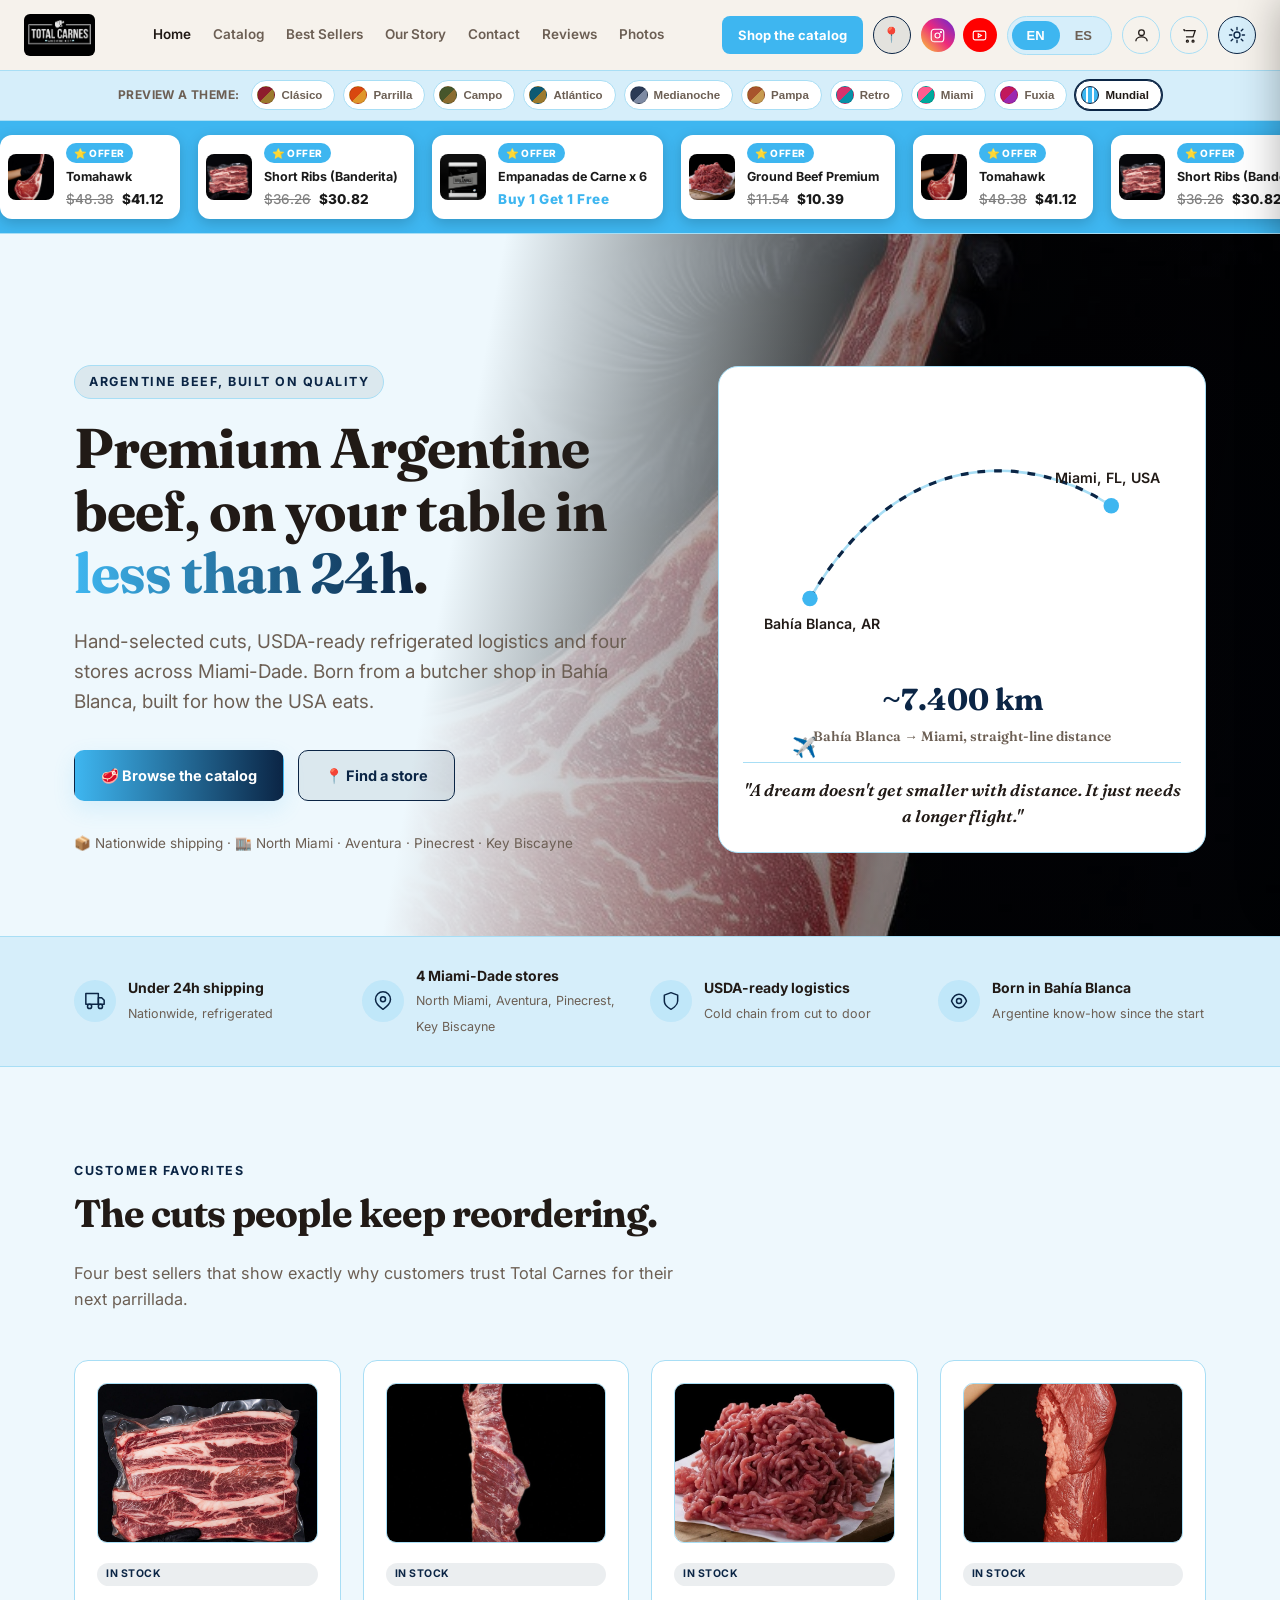
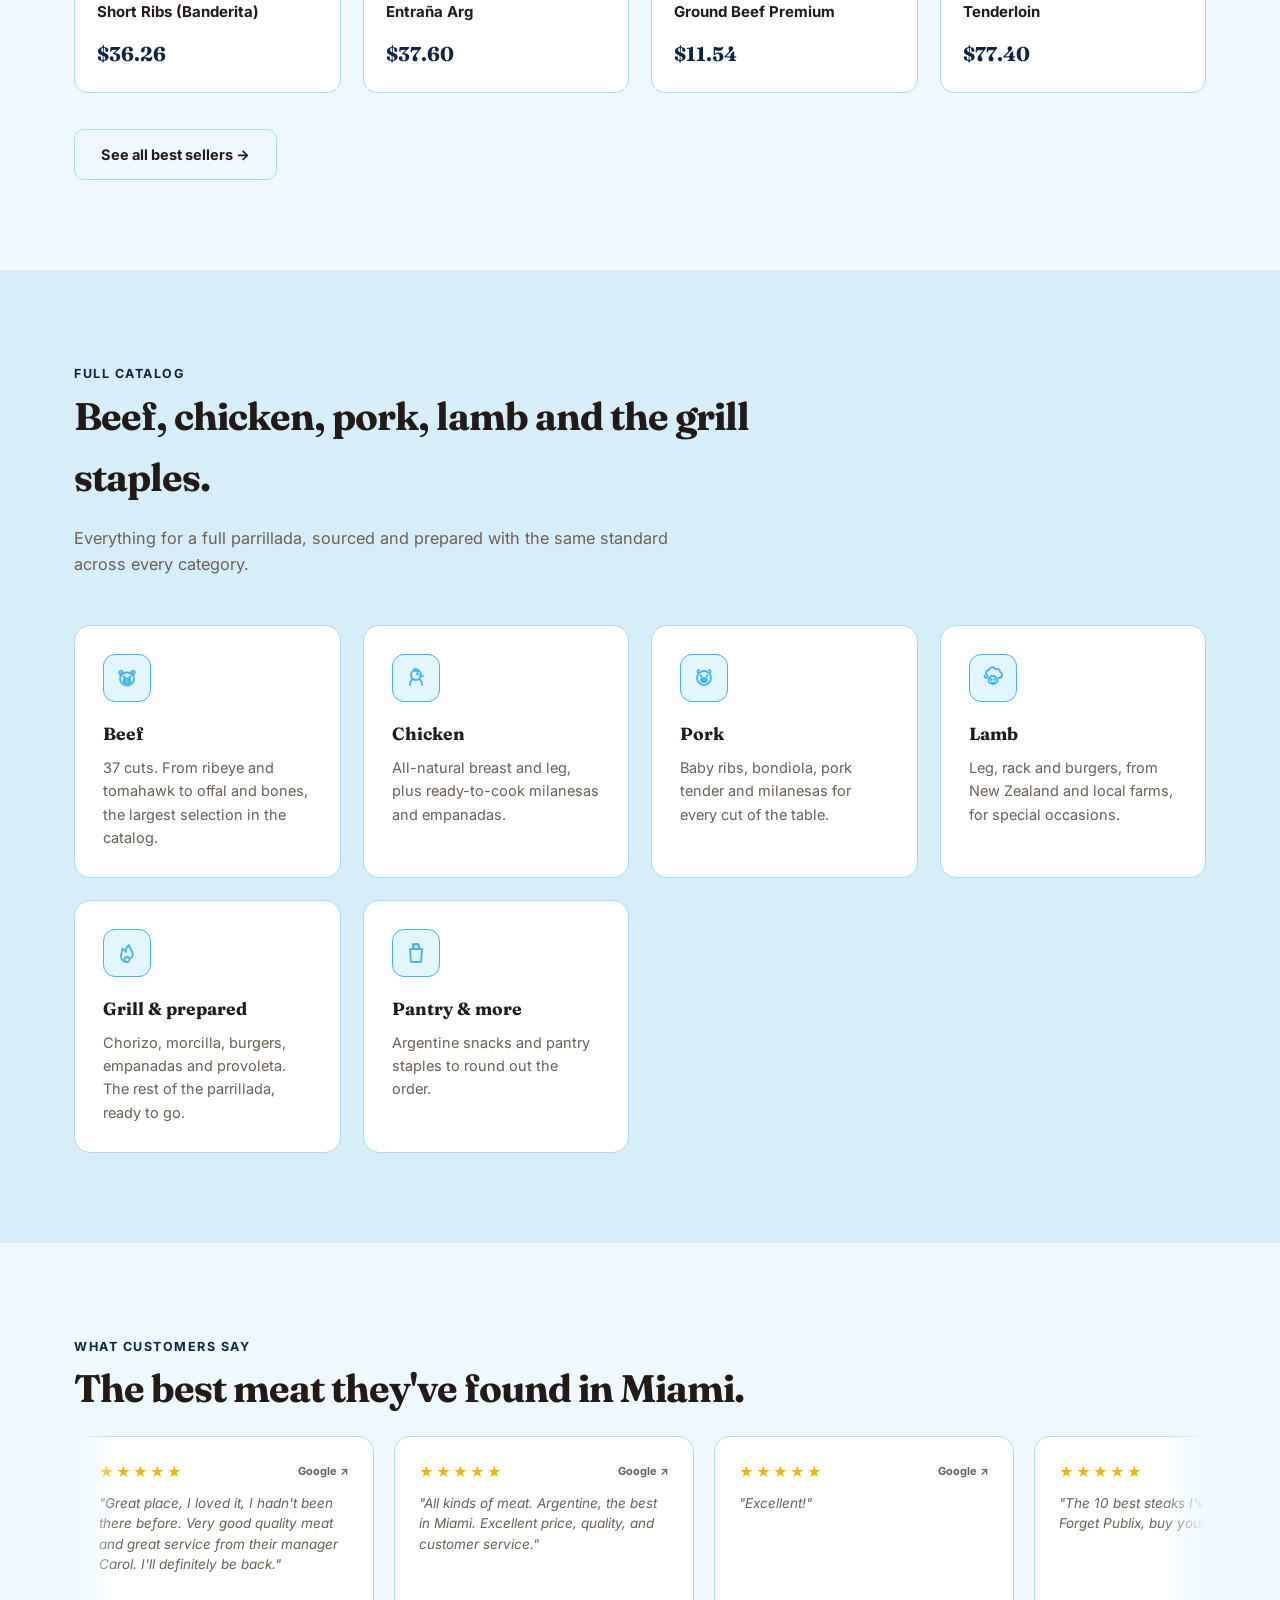
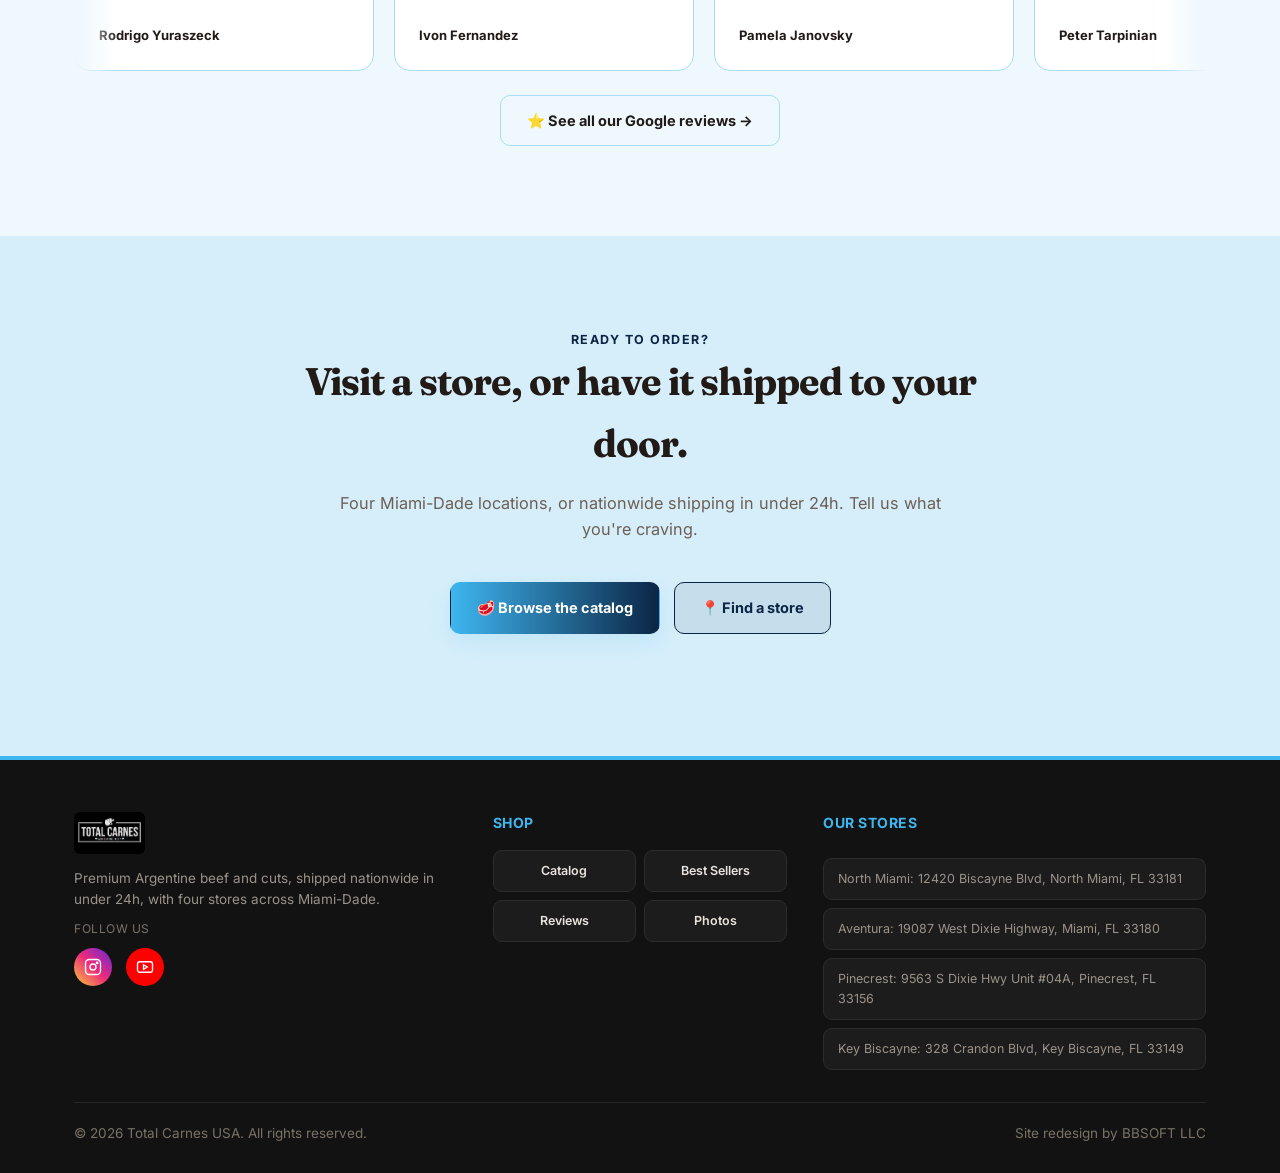
==== commit d5f00efc: "Fix theme swatch buttons rendering with their own palette's colors CSS rules like [data-palette="par" ====
--- a/index.html
+++ b/index.html
@@ -16,7 +16,7 @@
 <meta name="twitter:title" content="Total Carnes USA | Premium Argentine Beef">
 <meta name="twitter:description" content="Argentine beef. Built on quality. Nationwide shipping in under 24h, four Miami-Dade stores.">
 <meta name="twitter:image" content="https://totalcarnesusa.pages.dev/assets/images/store/storefront-day.png">
-<link rel="stylesheet" href="assets/style.css?v=41">
+<link rel="stylesheet" href="assets/style.css?v=42">
 </head>
 <body>
 
--- a/assets/style.css
+++ b/assets/style.css
@@ -15,7 +15,7 @@
 }
 
 /* dark mode — softer charcoal/brown, not pure black */
-[data-theme="dark"]{
+html[data-theme="dark"]{
   --bg:#241a16;
   --bg-alt:#2c211c;
   --card:#342621;
@@ -27,21 +27,21 @@
   --accent-soft:rgba(179,64,74,0.16);
   --gold-soft:rgba(201,161,61,0.12);
 }
-[data-theme="dark"] .nav{background:rgba(36,26,22,0.96);}
-[data-theme="light"] .nav{background:rgba(246,242,236,0.96);}
+html[data-theme="dark"] .nav{background:rgba(36,26,22,0.96);}
+html[data-theme="light"] .nav{background:rgba(246,242,236,0.96);}
 .lang-toggle, .theme-toggle{background:rgba(255,255,255,0.6);}
-[data-theme="dark"] .lang-toggle, [data-theme="dark"] .theme-toggle{background:rgba(52,38,33,0.85);}
-[data-theme="light"] .btn-secondary:hover{background:var(--bg-alt);}
+html[data-theme="dark"] .lang-toggle, html[data-theme="dark"] .theme-toggle{background:rgba(52,38,33,0.85);}
+html[data-theme="light"] .btn-secondary:hover{background:var(--bg-alt);}
 
 /* alternate color palettes — distinct hue + tint, not just accent color */
 
 /* Parrilla — vivid fire orange, high-contrast char tones */
-[data-palette="parrilla"]{
+html[data-palette="parrilla"]{
   --accent:#d9480f; --accent2:#e0962a;
   --accent-soft:rgba(217,72,15,0.12); --gold-soft:rgba(224,150,42,0.14);
   --bg:#fdebd6; --bg-alt:#fad9b3; --card:#fffaf3; --border:#f0bd7d;
 }
-[data-theme="dark"][data-palette="parrilla"]{
+html[data-theme="dark"][data-palette="parrilla"]{
   --accent:#ff7a29; --accent2:#ffc24d;
   --accent-soft:rgba(255,122,41,0.22); --gold-soft:rgba(255,194,77,0.16);
   --bg:#1a0f08; --bg-alt:#23140a; --card:#2e190d; --border:#4a2812;
@@ -49,12 +49,12 @@
 }
 
 /* Campo — olive green, earthy cream */
-[data-palette="campo"]{
+html[data-palette="campo"]{
   --accent:#46562b; --accent2:#8a6c30;
   --accent-soft:rgba(70,86,43,0.1); --gold-soft:rgba(138,108,48,0.12);
   --bg:#f3f1e2; --bg-alt:#e7e2c8; --card:#ffffff; --border:#cdc49a;
 }
-[data-theme="dark"][data-palette="campo"]{
+html[data-theme="dark"][data-palette="campo"]{
   --accent:#7c9a52; --accent2:#c9a66b;
   --accent-soft:rgba(124,154,82,0.18); --gold-soft:rgba(201,166,107,0.14);
   --bg:#161a0f; --bg-alt:#1e2415; --card:#272e1c; --border:#3a4527;
@@ -62,12 +62,12 @@
 }
 
 /* Atlántico — teal & navy, coastal */
-[data-palette="atlantico"]{
+html[data-palette="atlantico"]{
   --accent:#0e5a73; --accent2:#9c7a2e;
   --accent-soft:rgba(14,90,115,0.1); --gold-soft:rgba(156,122,46,0.1);
   --bg:#e7f2f5; --bg-alt:#cfe6ec; --card:#ffffff; --border:#a9d2dc;
 }
-[data-theme="dark"][data-palette="atlantico"]{
+html[data-theme="dark"][data-palette="atlantico"]{
   --accent:#3a93b3; --accent2:#d4a13d;
   --accent-soft:rgba(58,147,179,0.18); --gold-soft:rgba(212,161,61,0.14);
   --bg:#081820; --bg-alt:#0d212a; --card:#142e38; --border:#234650;
@@ -75,12 +75,12 @@
 }
 
 /* Medianoche — navy/charcoal with silver, premium/elegant */
-[data-palette="medianoche"]{
+html[data-palette="medianoche"]{
   --accent:#2b3a55; --accent2:#7d8aa3;
   --accent-soft:rgba(43,58,85,0.1); --gold-soft:rgba(125,138,163,0.14);
   --bg:#eceef2; --bg-alt:#dde1e8; --card:#ffffff; --border:#c4cad6;
 }
-[data-theme="dark"][data-palette="medianoche"]{
+html[data-theme="dark"][data-palette="medianoche"]{
   --accent:#5b73a3; --accent2:#c7ccd6;
   --accent-soft:rgba(91,115,163,0.22); --gold-soft:rgba(199,204,214,0.12);
   --bg:#0a0d14; --bg-alt:#10141d; --card:#161b26; --border:#252c3b;
@@ -88,12 +88,12 @@
 }
 
 /* Pampa — terracotta & wheat, warm and neutral */
-[data-palette="pampa"]{
+html[data-palette="pampa"]{
   --accent:#a8542c; --accent2:#c79a4f;
   --accent-soft:rgba(168,84,44,0.1); --gold-soft:rgba(199,154,79,0.14);
   --bg:#f8eee0; --bg-alt:#efdfc4; --card:#ffffff; --border:#ddc295;
 }
-[data-theme="dark"][data-palette="pampa"]{
+html[data-theme="dark"][data-palette="pampa"]{
   --accent:#d37a45; --accent2:#e0bb73;
   --accent-soft:rgba(211,122,69,0.2); --gold-soft:rgba(224,187,115,0.14);
   --bg:#1d140d; --bg-alt:#261b11; --card:#312317; --border:#4a3520;
@@ -101,43 +101,43 @@
 }
 
 /* Retro — 1980s arcade/console: neon magenta + green, pixel font */
-[data-palette="retro"]{
+html[data-palette="retro"]{
   --accent:#d6336c; --accent2:#0891a8;
   --accent-soft:rgba(214,51,108,0.1); --gold-soft:rgba(8,145,168,0.12);
   --bg:#e9e6f7; --bg-alt:#d9d3ef; --card:#ffffff; --border:#bdb3e0;
 }
-[data-theme="dark"][data-palette="retro"]{
+html[data-theme="dark"][data-palette="retro"]{
   --accent:#ff2e88; --accent2:#39ff8c;
   --accent-soft:rgba(255,46,136,0.22); --gold-soft:rgba(57,255,140,0.14);
   --bg:#0a0a18; --bg-alt:#11112a; --card:#181838; --border:#2e2e58;
   --text:#eef0ff; --muted:#9b9bc9;
 }
 /* retro accent font only on big display headings — keeps Fraunces everywhere else */
-[data-palette="retro"] h1{
+html[data-palette="retro"] h1{
   font-family:'VT323', monospace;letter-spacing:1px;text-transform:uppercase;
 }
-[data-palette="retro"] .product-card, [data-palette="retro"] .card, [data-palette="retro"] .location-card{
+html[data-palette="retro"] .product-card, html[data-palette="retro"] .card, html[data-palette="retro"] .location-card{
   border-width:2px;border-style:solid;position:relative;
 }
-[data-theme="dark"][data-palette="retro"] .product-card:hover,
-[data-theme="dark"][data-palette="retro"] .card:hover{
+html[data-theme="dark"][data-palette="retro"] .product-card:hover,
+html[data-theme="dark"][data-palette="retro"] .card:hover{
   box-shadow:0 0 0 2px var(--accent2), 0 0 18px rgba(57,255,140,0.4);
 }
 /* small retro game-icon stickers on cards, decorative only */
-[data-palette="retro"] .product-card::after, [data-palette="retro"] .card::after{
+html[data-palette="retro"] .product-card::after, html[data-palette="retro"] .card::after{
   content:'🕹️';position:absolute;top:10px;right:10px;font-size:15px;opacity:.55;
 }
-[data-palette="retro"] .product-card:nth-child(3n+2)::after, [data-palette="retro"] .card:nth-child(3n+2)::after{content:'👾';}
-[data-palette="retro"] .product-card:nth-child(3n+3)::after, [data-palette="retro"] .card:nth-child(3n+3)::after{content:'🍄';}
-[data-palette="retro"] .eyebrow::before{content:'⭐ ';}
+html[data-palette="retro"] .product-card:nth-child(3n+2)::after, html[data-palette="retro"] .card:nth-child(3n+2)::after{content:'👾';}
+html[data-palette="retro"] .product-card:nth-child(3n+3)::after, html[data-palette="retro"] .card:nth-child(3n+3)::after{content:'🍄';}
+html[data-palette="retro"] .eyebrow::before{content:'⭐ ';}
 
 /* Miami — Inter Miami CF pink & black */
-[data-palette="miami"]{
+html[data-palette="miami"]{
   --accent:#f7b5cd; --accent2:#1a1a1a;
   --accent-soft:rgba(247,181,205,0.18); --gold-soft:rgba(26,26,26,0.08);
   --bg:#fff0f6; --bg-alt:#fde1ec; --card:#ffffff; --border:#f6c4dc;
 }
-[data-theme="dark"][data-palette="miami"]{
+html[data-theme="dark"][data-palette="miami"]{
   --accent:#ff6fb0; --accent2:#f7b5cd;
   --accent-soft:rgba(255,111,176,0.22); --gold-soft:rgba(247,181,205,0.14);
   --bg:#120608; --bg-alt:#1a0b0f; --card:#241016; --border:#3a1c26;
@@ -145,12 +145,12 @@
 }
 
 /* Mundial — Argentina albiceleste, vivid sky blue & navy */
-[data-palette="mundial"]{
+html[data-palette="mundial"]{
   --accent:#3eb6f0; --accent2:#0b2545;
   --accent-soft:rgba(62,182,240,0.14); --gold-soft:rgba(11,37,69,0.08);
   --bg:#eef8fd; --bg-alt:#d6eefa; --card:#ffffff; --border:#a8def5;
 }
-[data-theme="dark"][data-palette="mundial"]{
+html[data-theme="dark"][data-palette="mundial"]{
   --accent:#5cd0ff; --accent2:#ffd54a;
   --accent-soft:rgba(92,208,255,0.22); --gold-soft:rgba(255,213,74,0.14);
   --bg:#040d1a; --bg-alt:#081729; --card:#0d2138; --border:#16385a;
@@ -158,12 +158,12 @@
 }
 
 /* Fuxia — vivid magenta/fuchsia with deep purple */
-[data-palette="fuxia"]{
+html[data-palette="fuxia"]{
   --accent:#c2185b; --accent2:#9c27b0;
   --accent-soft:rgba(194,24,91,0.1); --gold-soft:rgba(156,39,176,0.12);
   --bg:#fdf0f6; --bg-alt:#fbe0ee; --card:#ffffff; --border:#f3b8da;
 }
-[data-theme="dark"][data-palette="fuxia"]{
+html[data-theme="dark"][data-palette="fuxia"]{
   --accent:#ff3d9a; --accent2:#c454e0;
   --accent-soft:rgba(255,61,154,0.22); --gold-soft:rgba(196,84,224,0.16);
   --bg:#1a0a14; --bg-alt:#23101c; --card:#2e1426; --border:#4a1f3c;
@@ -175,7 +175,7 @@
   position:fixed;inset:0;pointer-events:none;z-index:400;overflow:hidden;display:none;
   contain:strict;
 }
-[data-palette="parrilla"] .smoke-layer{display:block;}
+html[data-palette="parrilla"] .smoke-layer{display:block;}
 .smoke-col{position:absolute;bottom:-40px;width:120px;height:100%;}
 .smoke-col.c1{left:2%;}
 .smoke-col.c2{left:22%;}
@@ -189,7 +189,7 @@
   filter:blur(7px);opacity:0;animation:smoke-rise 7s cubic-bezier(.3,.6,.4,1) infinite;
   will-change:transform,opacity;
 }
-[data-theme="dark"] .smoke-puff{
+html[data-theme="dark"] .smoke-puff{
   background:radial-gradient(ellipse at 50% 60%, rgba(225,225,225,0.22) 0%, rgba(190,190,190,0.14) 40%, rgba(160,160,160,0.06) 65%, transparent 80%);
 }
 .smoke-puff.p2{width:80px;height:140px;animation-delay:1.6s;filter:blur(9px);}
@@ -221,7 +221,7 @@
   pointer-events:none;z-index:401;display:none;overflow:visible;
   contain:layout style paint;
 }
-[data-palette="parrilla"] .flame-strip{display:block;}
+html[data-palette="parrilla"] .flame-strip{display:block;}
 .flame-strip::before{
   content:'';position:absolute;bottom:0;left:0;width:100%;height:22px;
   background:linear-gradient(0deg, rgba(255,110,20,0.35), transparent);
@@ -356,7 +356,7 @@
 .swatch-btn:hover{border-color:var(--accent2);}
 .swatch-btn.active{border-color:var(--accent2);color:var(--text);box-shadow:0 0 0 1px var(--accent2);}
 .swatch-dot{width:18px;height:18px;border-radius:50%;flex:0 0 auto;border:1px solid rgba(0,0,0,0.15);}
-[data-theme="dark"] .swatch-dot{border-color:rgba(255,255,255,0.4);}
+html[data-theme="dark"] .swatch-dot{border-color:rgba(255,255,255,0.4);}
 .swatch-dot.sw-classic{background:linear-gradient(135deg,#8e1d2c 50%,#9c7a2e 50%);}
 .swatch-dot.sw-parrilla{background:linear-gradient(135deg,#d9480f 50%,#e0962a 50%);}
 .swatch-dot.sw-campo{background:linear-gradient(135deg,#46562b 50%,#8a6c30 50%);}
@@ -405,8 +405,8 @@
 .theme-toggle:hover{background:var(--accent2);color:#fff;box-shadow:0 0 14px var(--gold-soft);}
 .theme-toggle svg{width:18px;height:18px;}
 .theme-toggle .icon-sun{display:none;}
-[data-theme="light"] .theme-toggle .icon-sun{display:block;}
-[data-theme="light"] .theme-toggle .icon-moon{display:none;}
+html[data-theme="light"] .theme-toggle .icon-sun{display:block;}
+html[data-theme="light"] .theme-toggle .icon-moon{display:none;}
 
 /* nav */
 .nav{
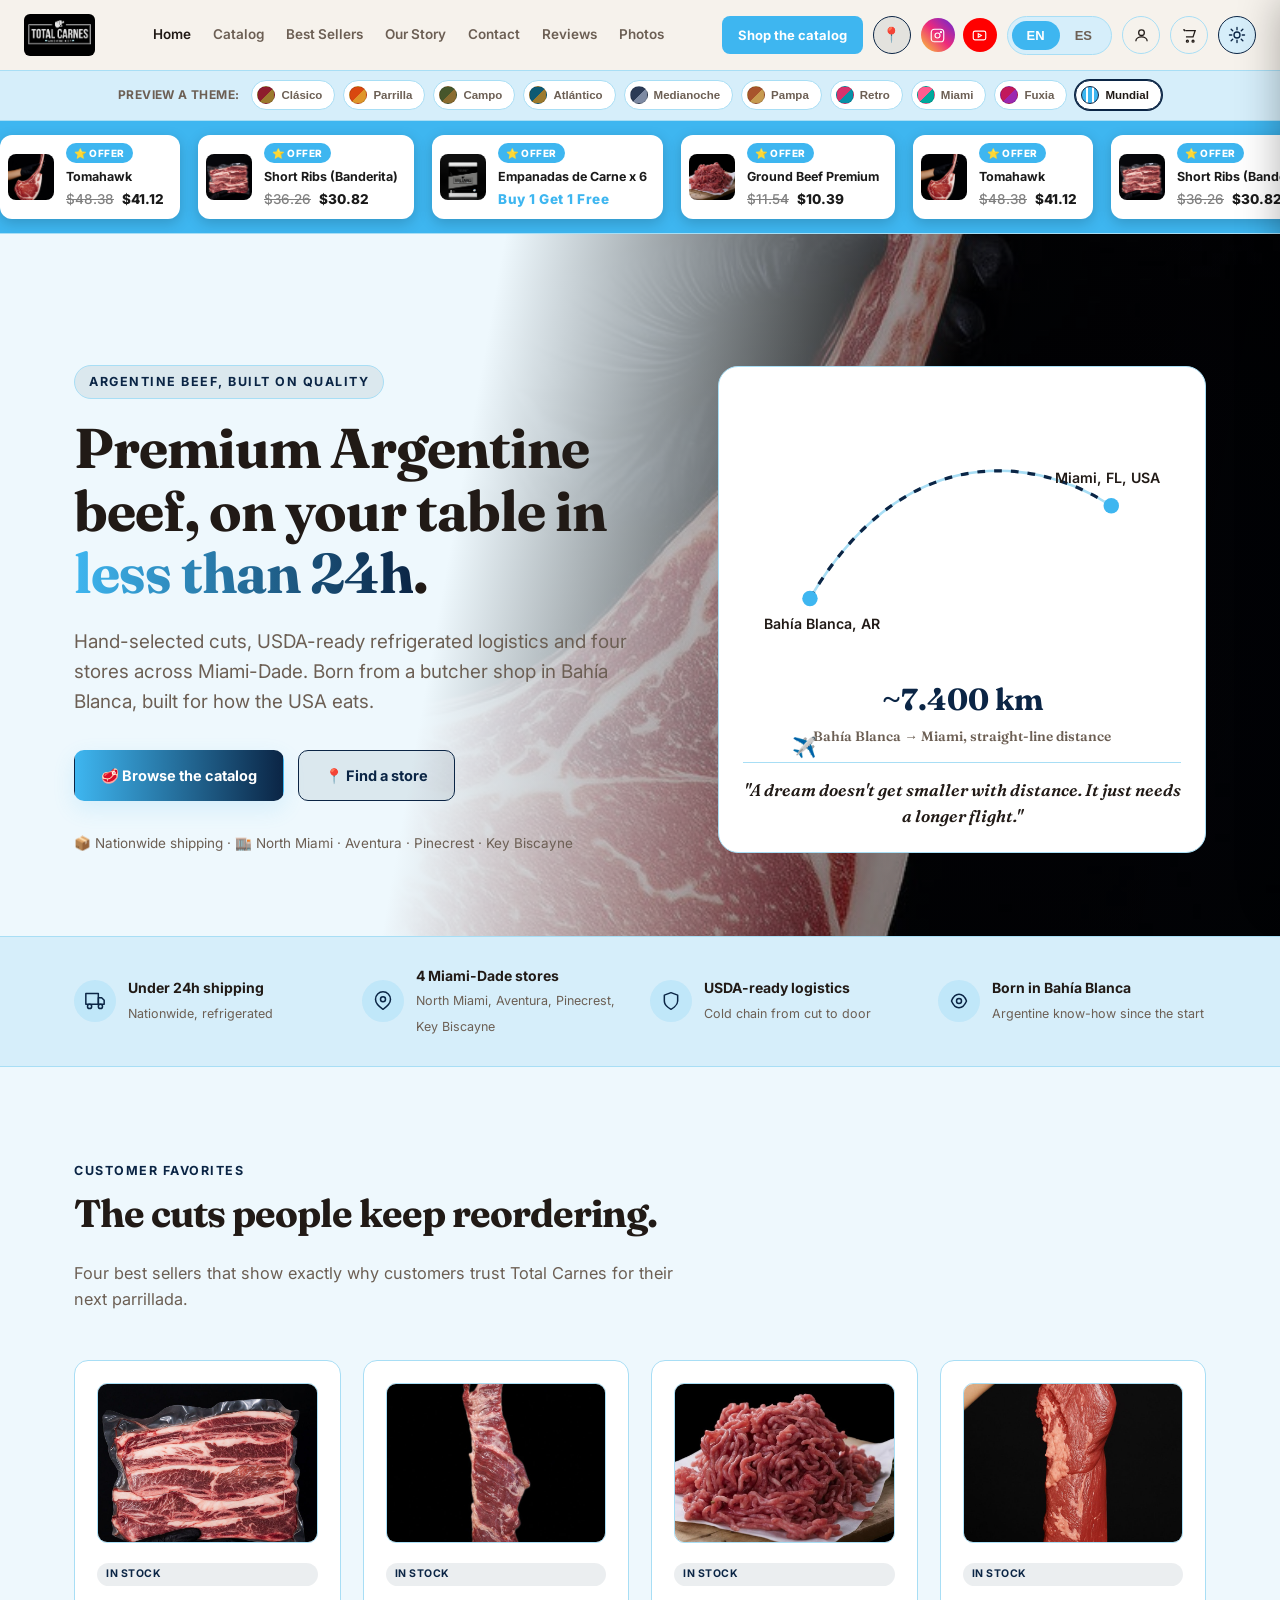
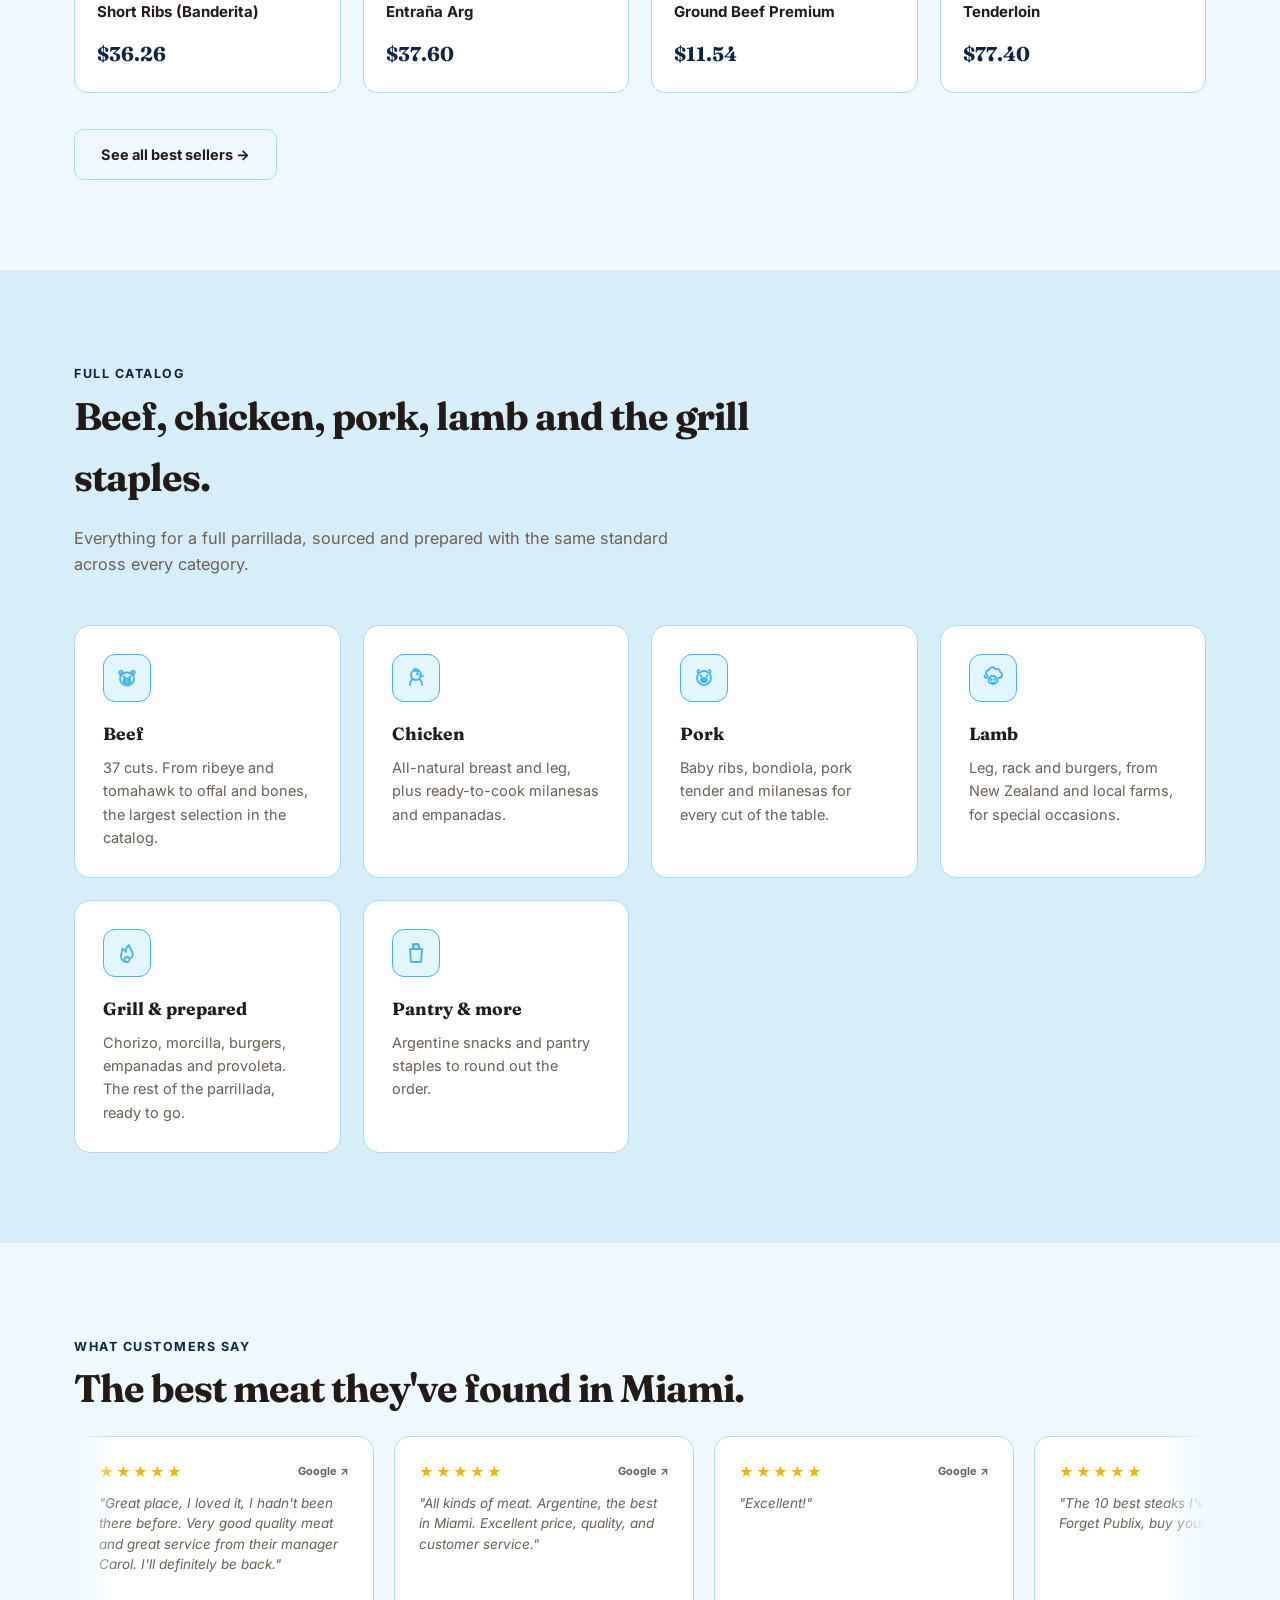
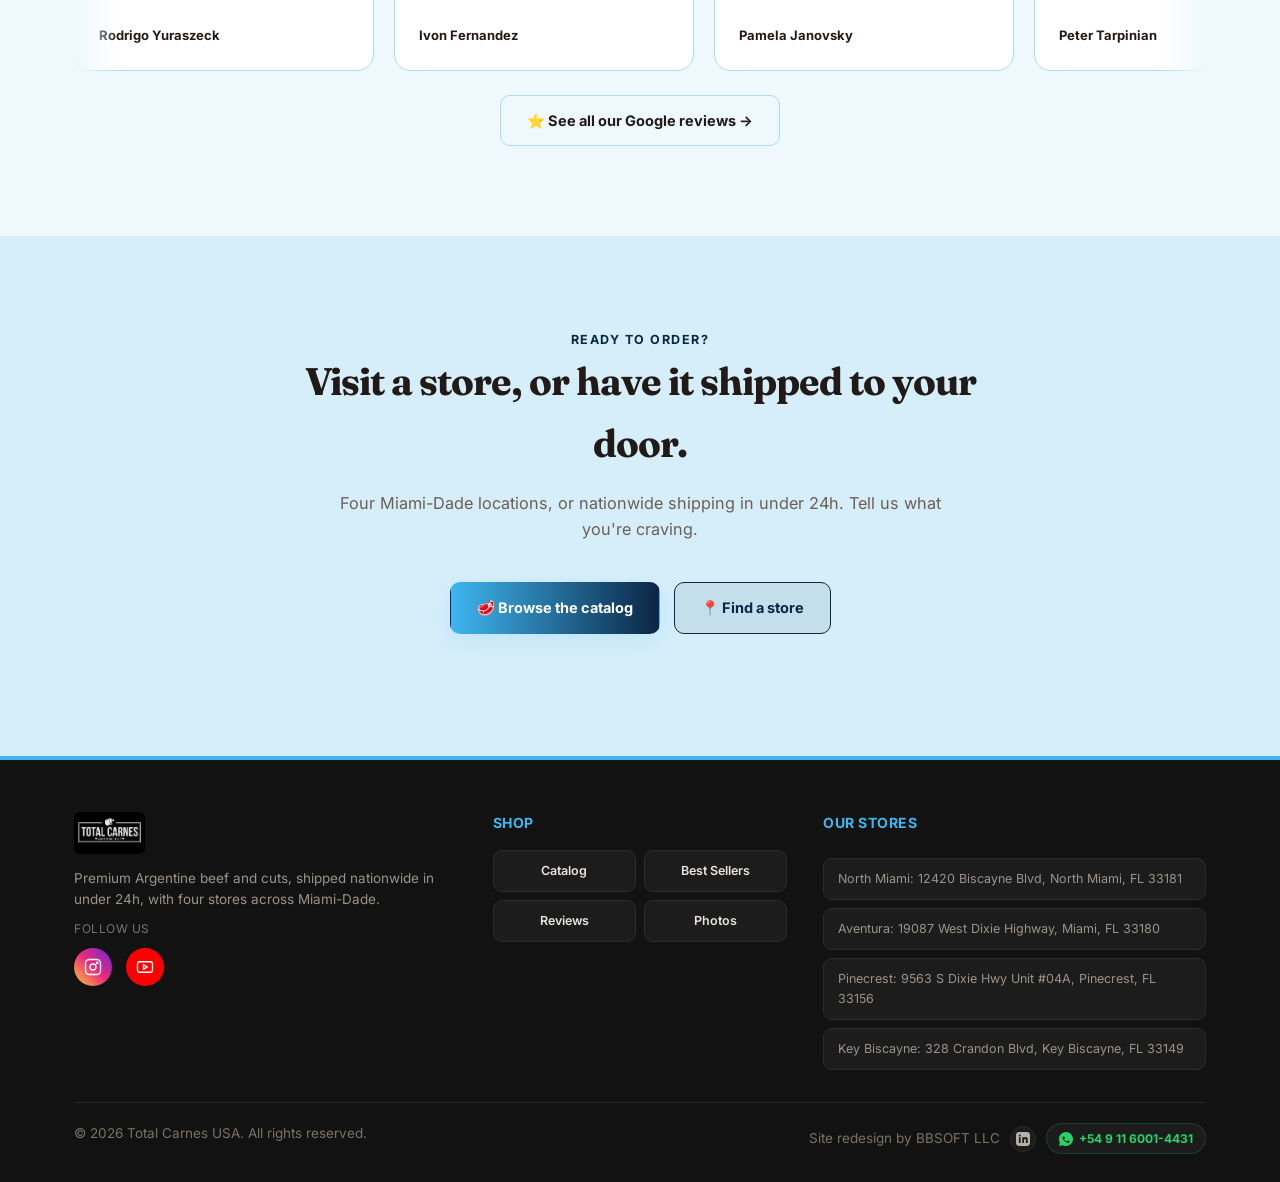
==== commit 9b062614: "Add LinkedIn/WhatsApp to footer credit, fix shipping address field width Added a LinkedIn icon link " ====
--- a/index.html
+++ b/index.html
@@ -16,7 +16,7 @@
 <meta name="twitter:title" content="Total Carnes USA | Premium Argentine Beef">
 <meta name="twitter:description" content="Argentine beef. Built on quality. Nationwide shipping in under 24h, four Miami-Dade stores.">
 <meta name="twitter:image" content="https://totalcarnesusa.pages.dev/assets/images/store/storefront-day.png">
-<link rel="stylesheet" href="assets/style.css?v=42">
+<link rel="stylesheet" href="assets/style.css?v=43">
 </head>
 <body>
 
@@ -314,7 +314,11 @@
     </div>
     <div class="footer-bottom">
       <span data-i18n="footer_rights">© 2026 Total Carnes USA. All rights reserved.</span>
-      <span data-i18n="footer_credit">Site redesign by BBSOFT LLC</span>
+      <span class="footer-credit-row">
+        <span data-i18n="footer_credit">Site redesign by BBSOFT LLC</span>
+        <a class="footer-credit-link" href="https://www.linkedin.com/in/ariel-belossi/" target="_blank" rel="noopener" aria-label="LinkedIn"><svg viewBox="0 0 24 24" fill="currentColor"><path d="M19 0H5C2.24 0 0 2.24 0 5v14c0 2.76 2.24 5 5 5h14c2.76 0 5-2.24 5-5V5c0-2.76-2.24-5-5-5zM8 19H5V9h3v10zM6.5 7.73c-.97 0-1.75-.79-1.75-1.75S5.53 4.23 6.5 4.23s1.75.79 1.75 1.75-.78 1.75-1.75 1.75zM20 19h-3v-4.5c0-1.07-.02-2.45-1.5-2.45-1.5 0-1.73 1.17-1.73 2.37V19h-3V9h2.88v1.23h.04c.4-.76 1.38-1.56 2.84-1.56 3.04 0 3.6 2 3.6 4.59V19z"></path></svg></a>
+        <a class="footer-whatsapp" href="https://wa.me/5491160014431" target="_blank" rel="noopener" aria-label="WhatsApp"><svg viewBox="0 0 24 24" fill="currentColor"><path d="M12 0C5.4 0 0 5.4 0 12c0 2.12.56 4.1 1.53 5.83L0 24l6.33-1.5C8 23.43 9.96 24 12 24c6.6 0 12-5.4 12-12S18.6 0 12 0zm6.07 16.93c-.27.76-1.58 1.45-2.18 1.53-.56.08-1.05.27-3.52-.74-2.98-1.2-4.9-4.17-5.05-4.36-.15-.19-1.2-1.6-1.2-3.05 0-1.45.76-2.16 1.03-2.45.27-.29.59-.36.79-.36h.57c.18 0 .43 0 .62.47.24.58.81 2.02.88 2.17.07.15.12.32 0 .51-.6.94-1.18 1.18-1.18 1.18-.18.12-.21.31-.1.51 1.13 2.05 2.45 2.93 4.4 3.74.2.08.32.06.45-.07.13-.13.83-.94 1.06-1.27.22-.32.44-.27.74-.16.3.11 1.9.9 2.23 1.06.33.17.55.25.63.4.08.14.08.83-.19 1.6z"></path></svg> +54 9 11 6001-4431</a>
+      </span>
     </div>
   </div>
 </footer>
--- a/assets/style.css
+++ b/assets/style.css
@@ -876,7 +876,8 @@
 .pickup-info a{color:var(--accent2);font-weight:700;}
 
 /* address autocomplete */
-.autocomplete-wrap{position:relative;}
+.autocomplete-wrap{position:relative;width:100%;}
+.autocomplete-wrap input{width:100%;}
 .autocomplete-list{
   position:absolute;top:100%;left:0;right:0;z-index:50;
   background:var(--card);border:1px solid var(--border);border-radius:10px;
@@ -895,6 +896,19 @@
 .footer-col a, .footer-col p{display:block;color:#9b938a;margin-bottom:8px;}
 .footer-col a:hover{color:var(--accent);}
 .footer-bottom{border-top:1px solid #262626;padding-top:20px;display:flex;flex-wrap:wrap;gap:10px;justify-content:space-between;color:#7a7268;}
+.footer-credit-row{display:flex;align-items:center;gap:10px;flex-wrap:wrap;}
+.footer-credit-link{
+  display:inline-flex;align-items:center;justify-content:center;width:26px;height:26px;
+  border-radius:50%;background:#1c1c1c;border:1px solid #2c2c2c;color:#b8b0a8;transition:all .2s;
+}
+.footer-credit-link svg{width:14px;height:14px;}
+.footer-credit-link:hover{border-color:#0a66c2;color:#0a66c2;}
+.footer-whatsapp{
+  display:inline-flex;align-items:center;gap:6px;width:auto;border-radius:999px;padding:5px 12px;
+  background:#1c1c1c;border:1px solid #25d36633;color:#25d366;font-weight:700;font-size:12px;
+}
+.footer-whatsapp svg{width:14px;height:14px;}
+.footer-whatsapp:hover{background:#25d366;color:#0c1c12;border-color:#25d366;}
 .footer-follow-label{font-size:12px;color:#7a7268;text-transform:uppercase;letter-spacing:.5px;margin-bottom:10px;display:block;}
 .brand-links{display:flex;gap:14px;}
 .nav-brand{display:none;gap:8px;flex:0 0 auto;}
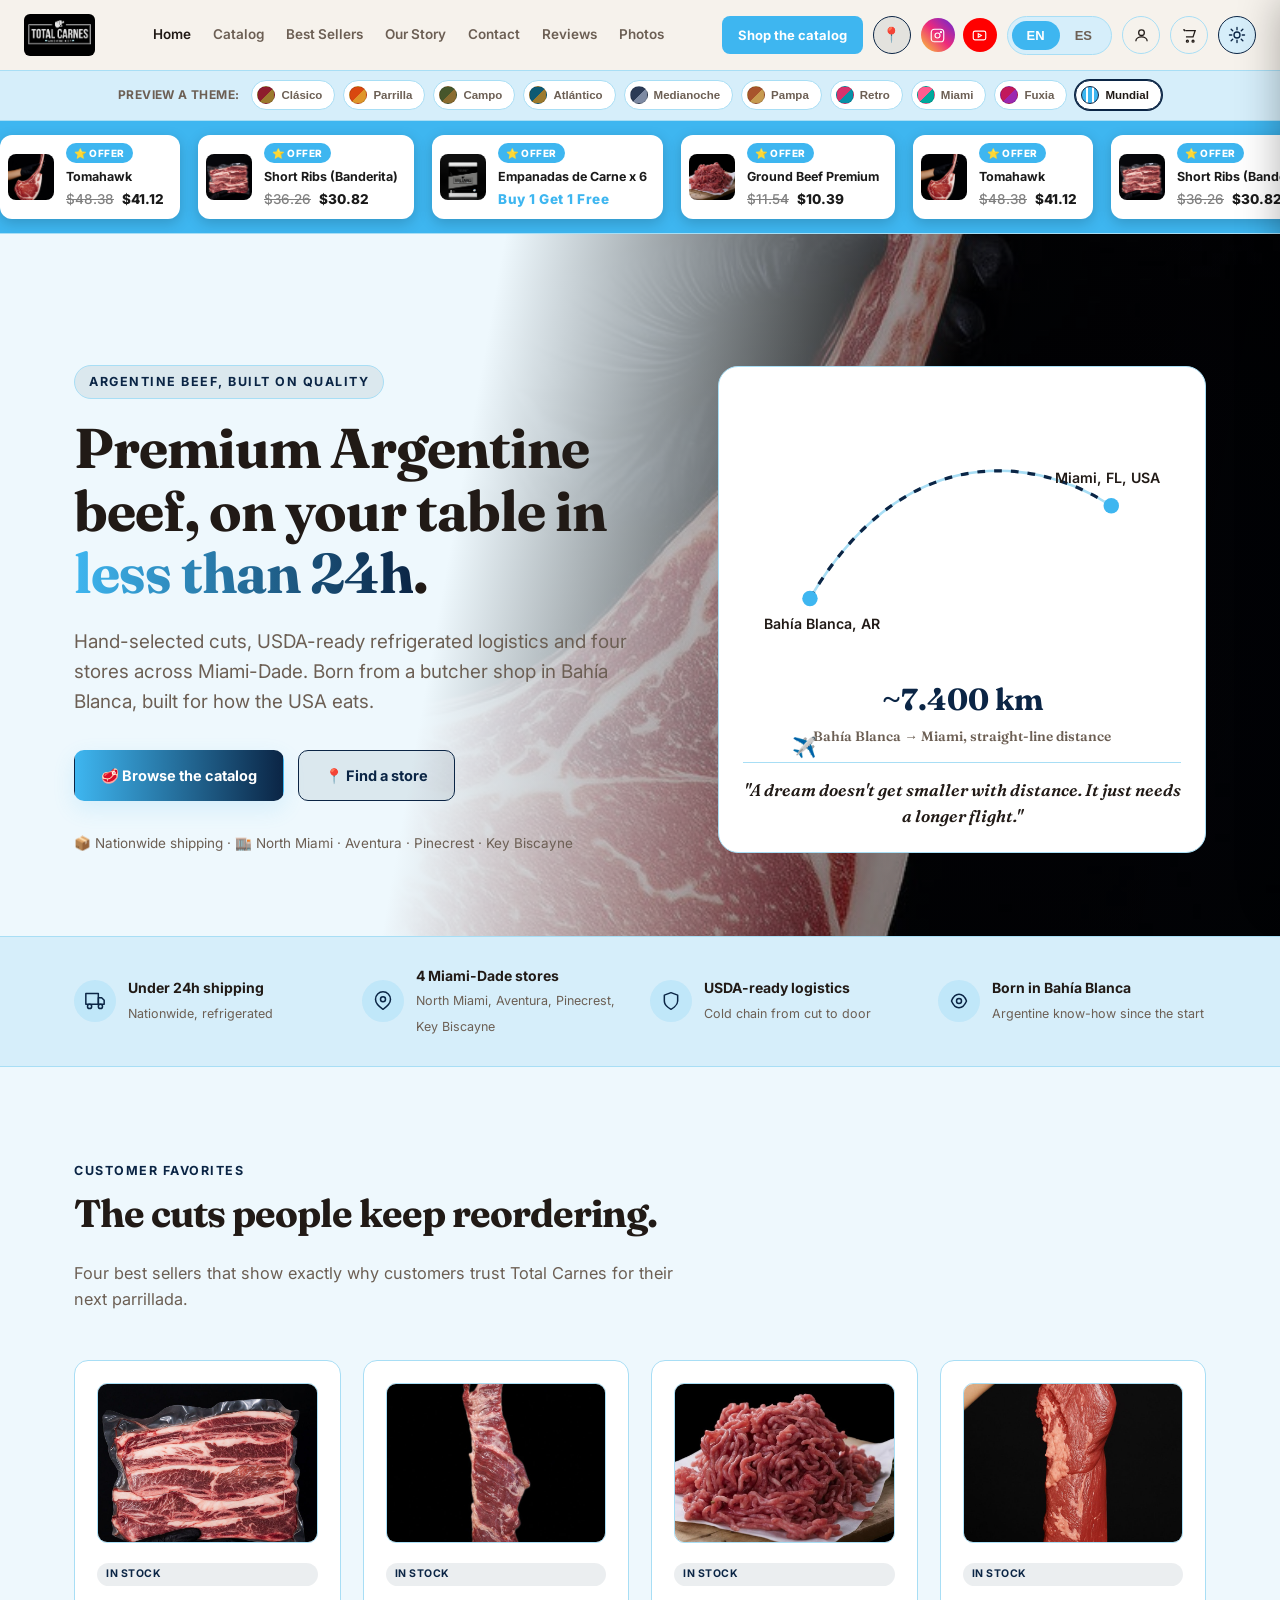
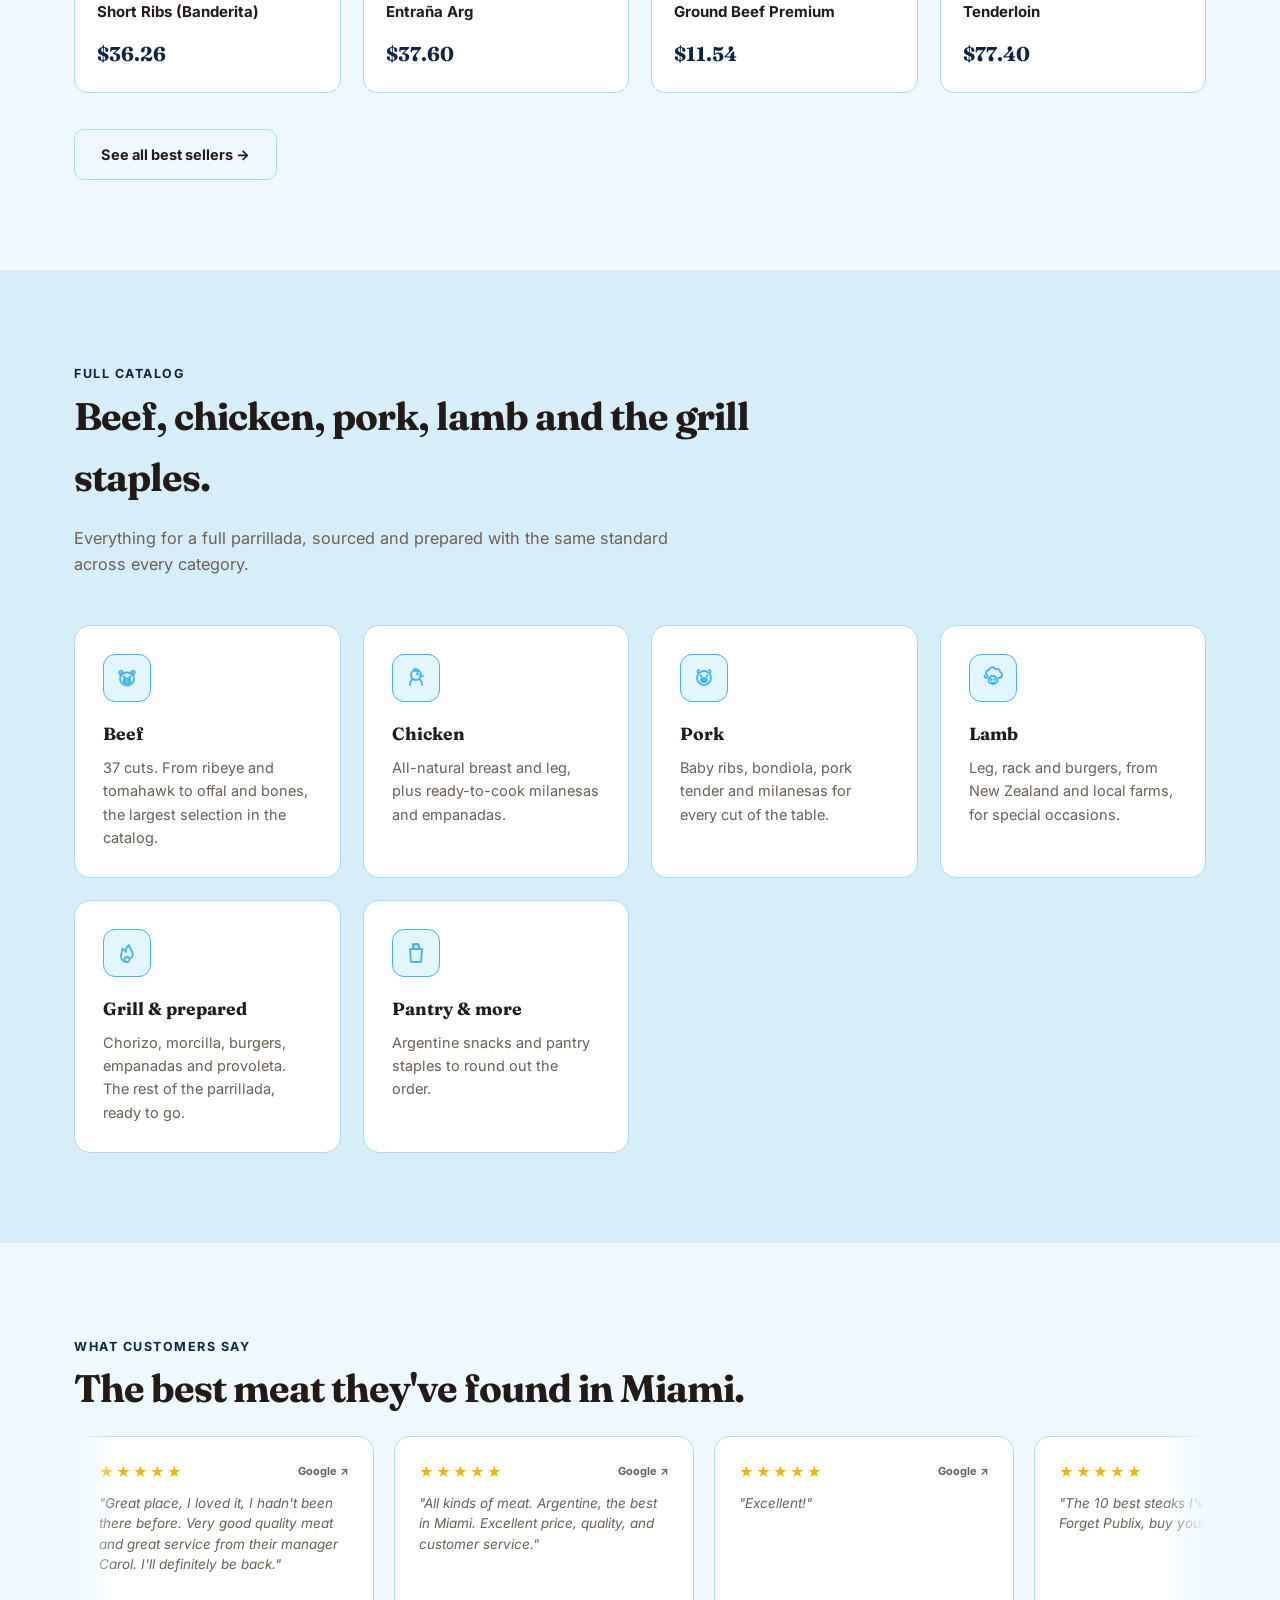
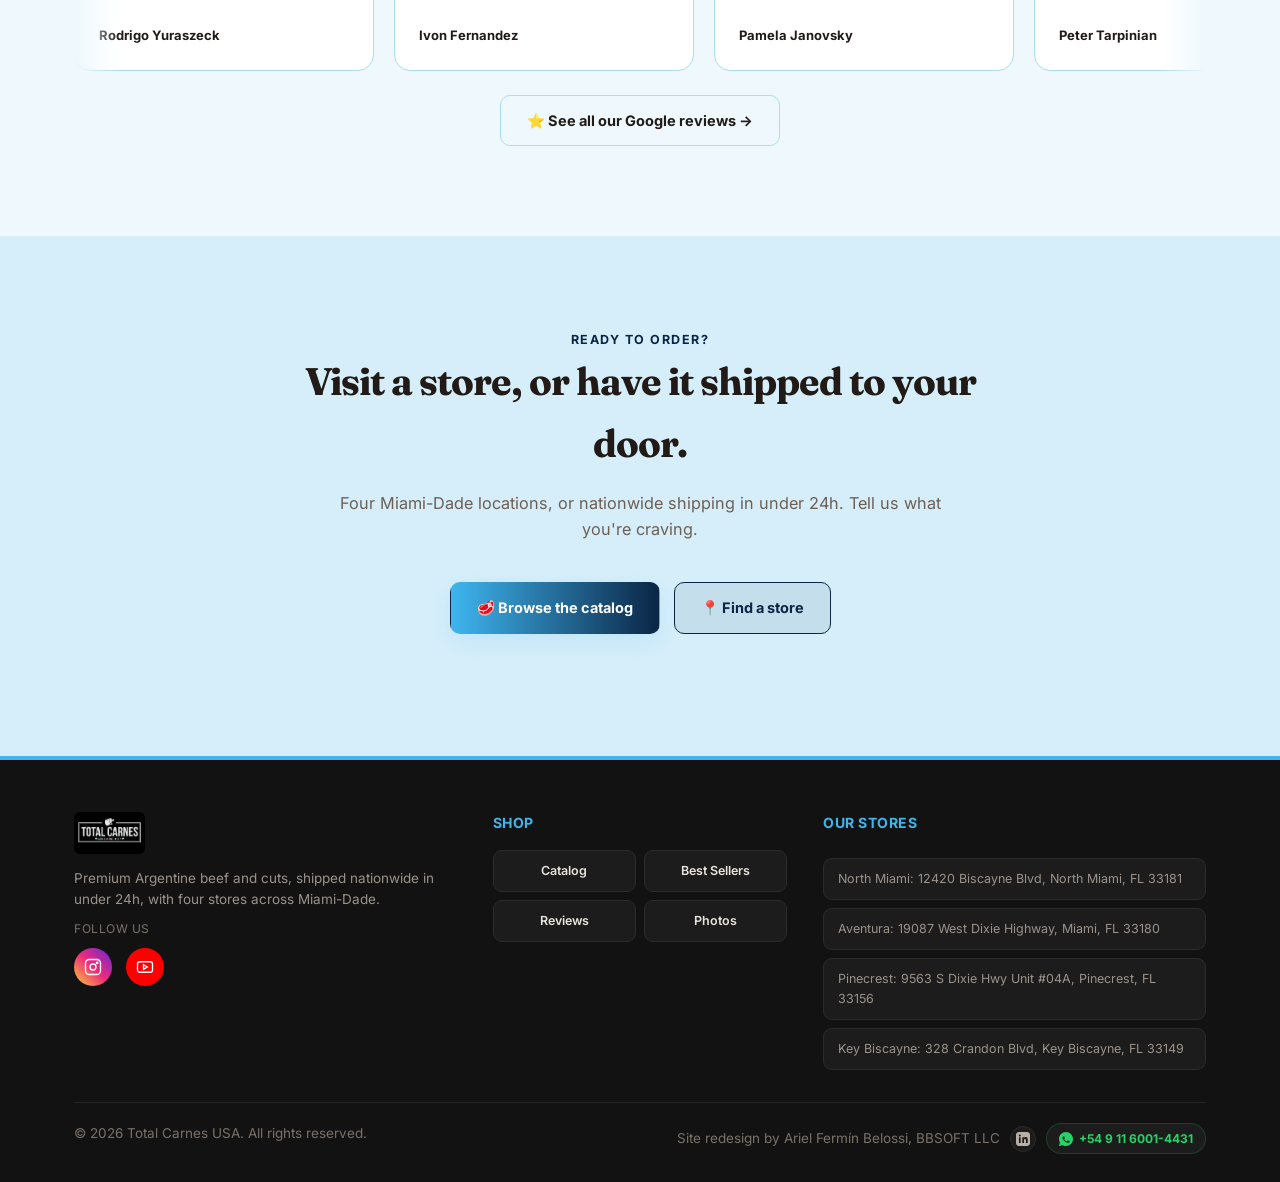
==== commit 2955d157: "Add personal name to footer credit line Co-Authored-By: Claude Sonnet 4.6 <noreply@anthropic.com>" ====
--- a/index.html
+++ b/index.html
@@ -324,7 +324,7 @@
 </footer>
 
 <script src="assets/cart.js"></script>
-<script src="assets/common.js?v=24"></script>
+<script src="assets/common.js?v=25"></script>
 <script src="assets/catalog-data.js?v=27"></script>
 <script>
 function renderHomeBestGrid(){
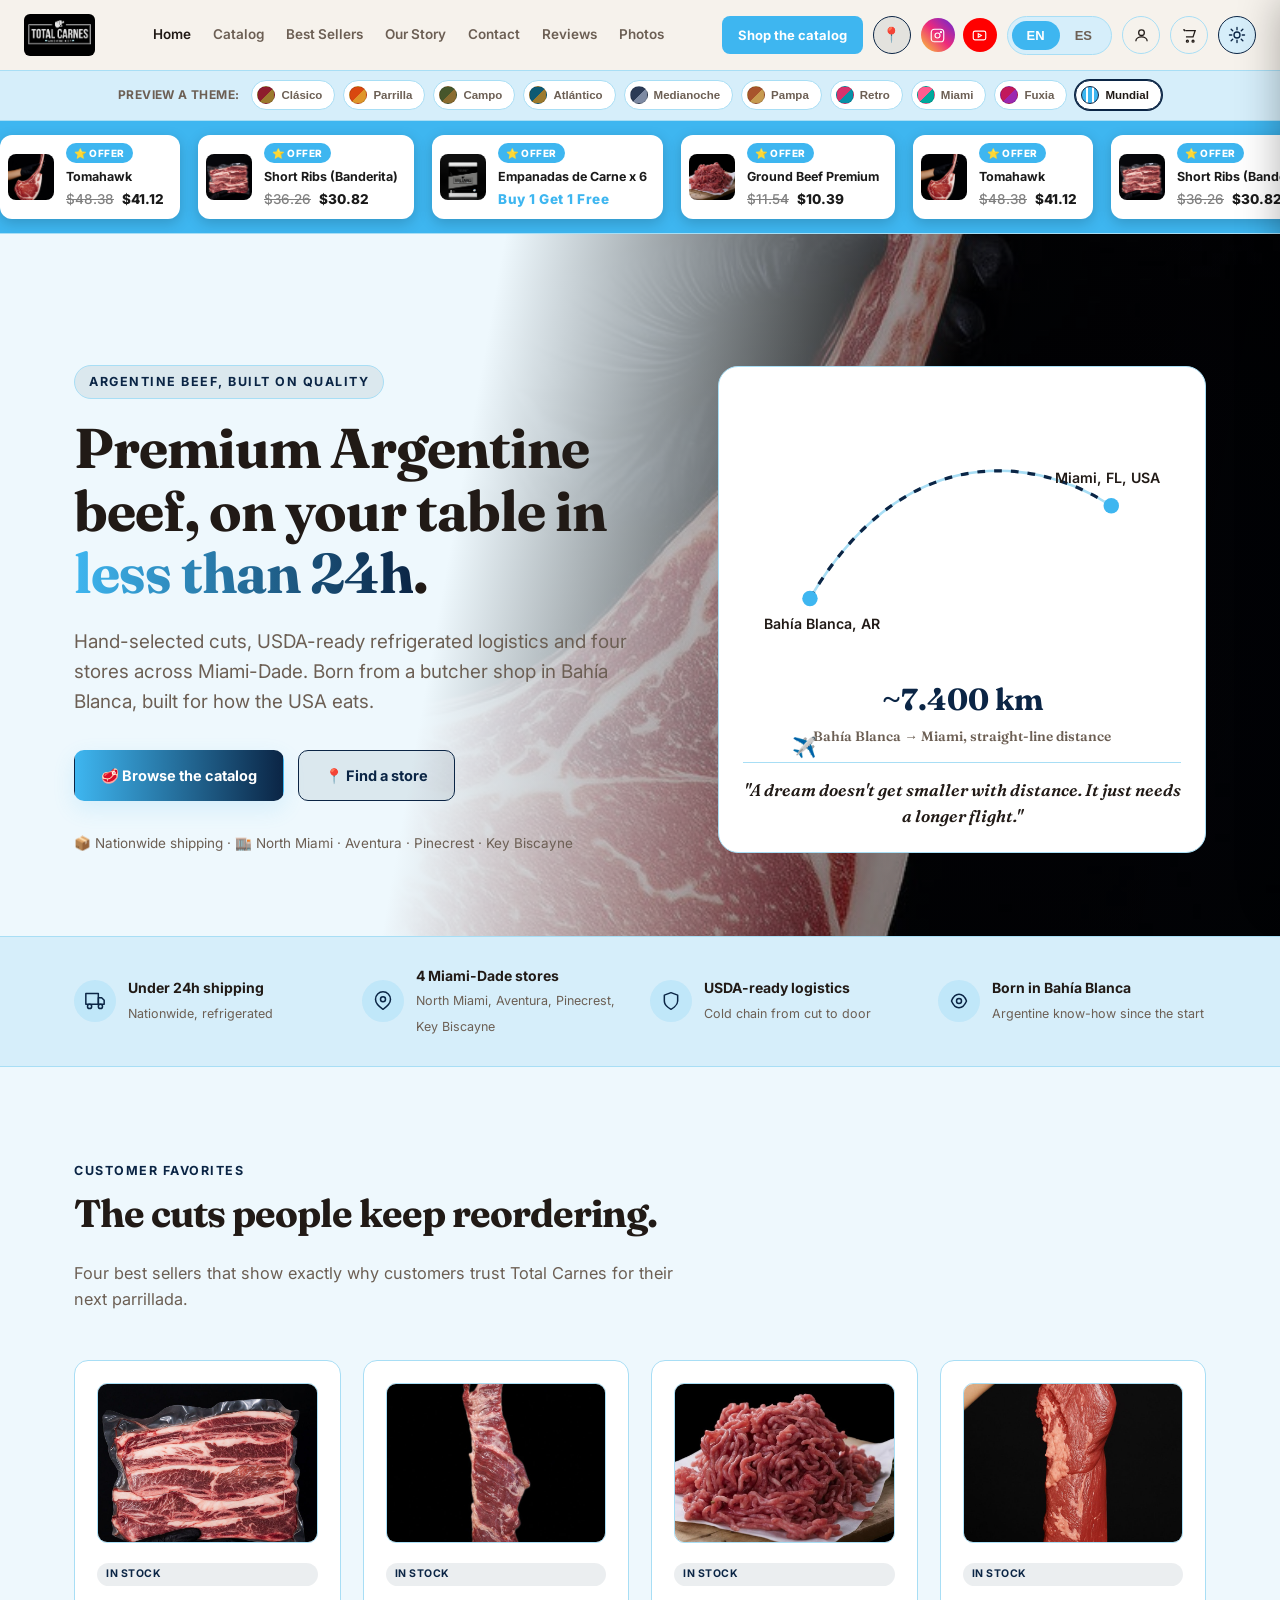
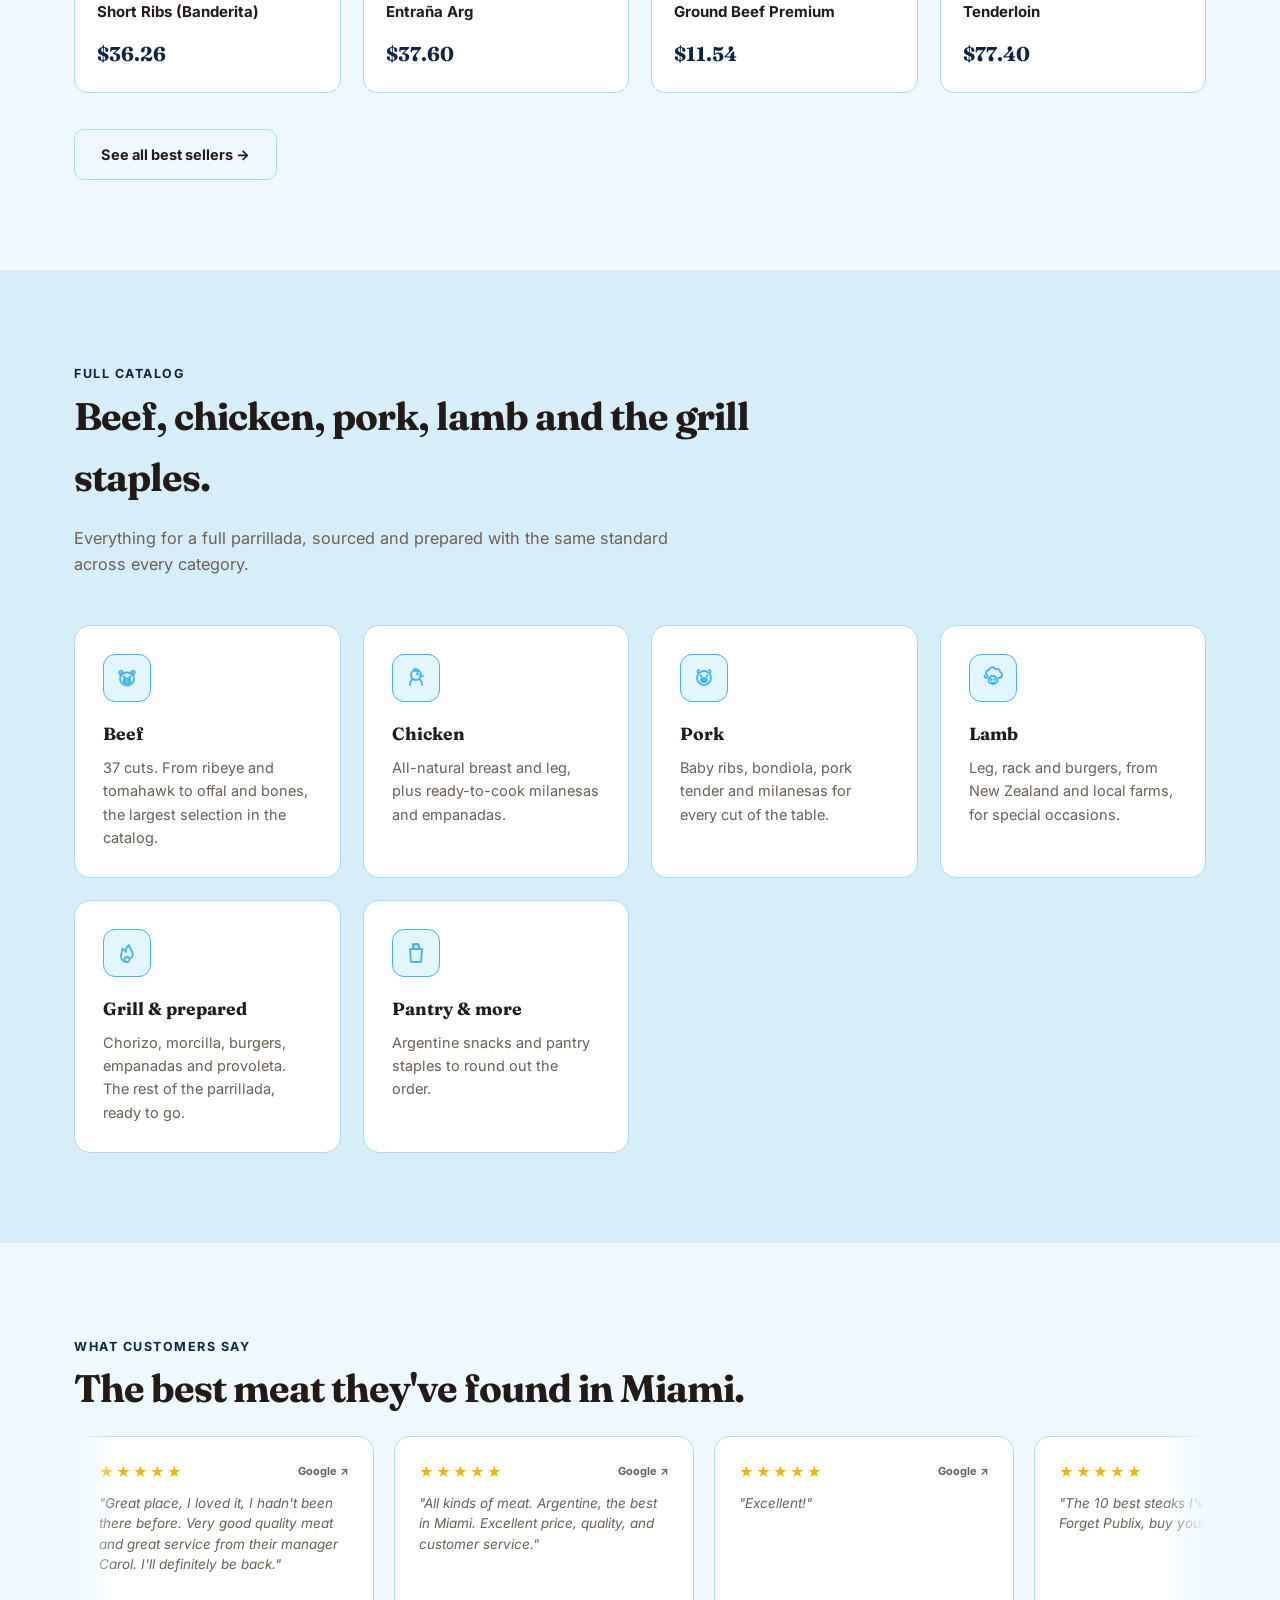
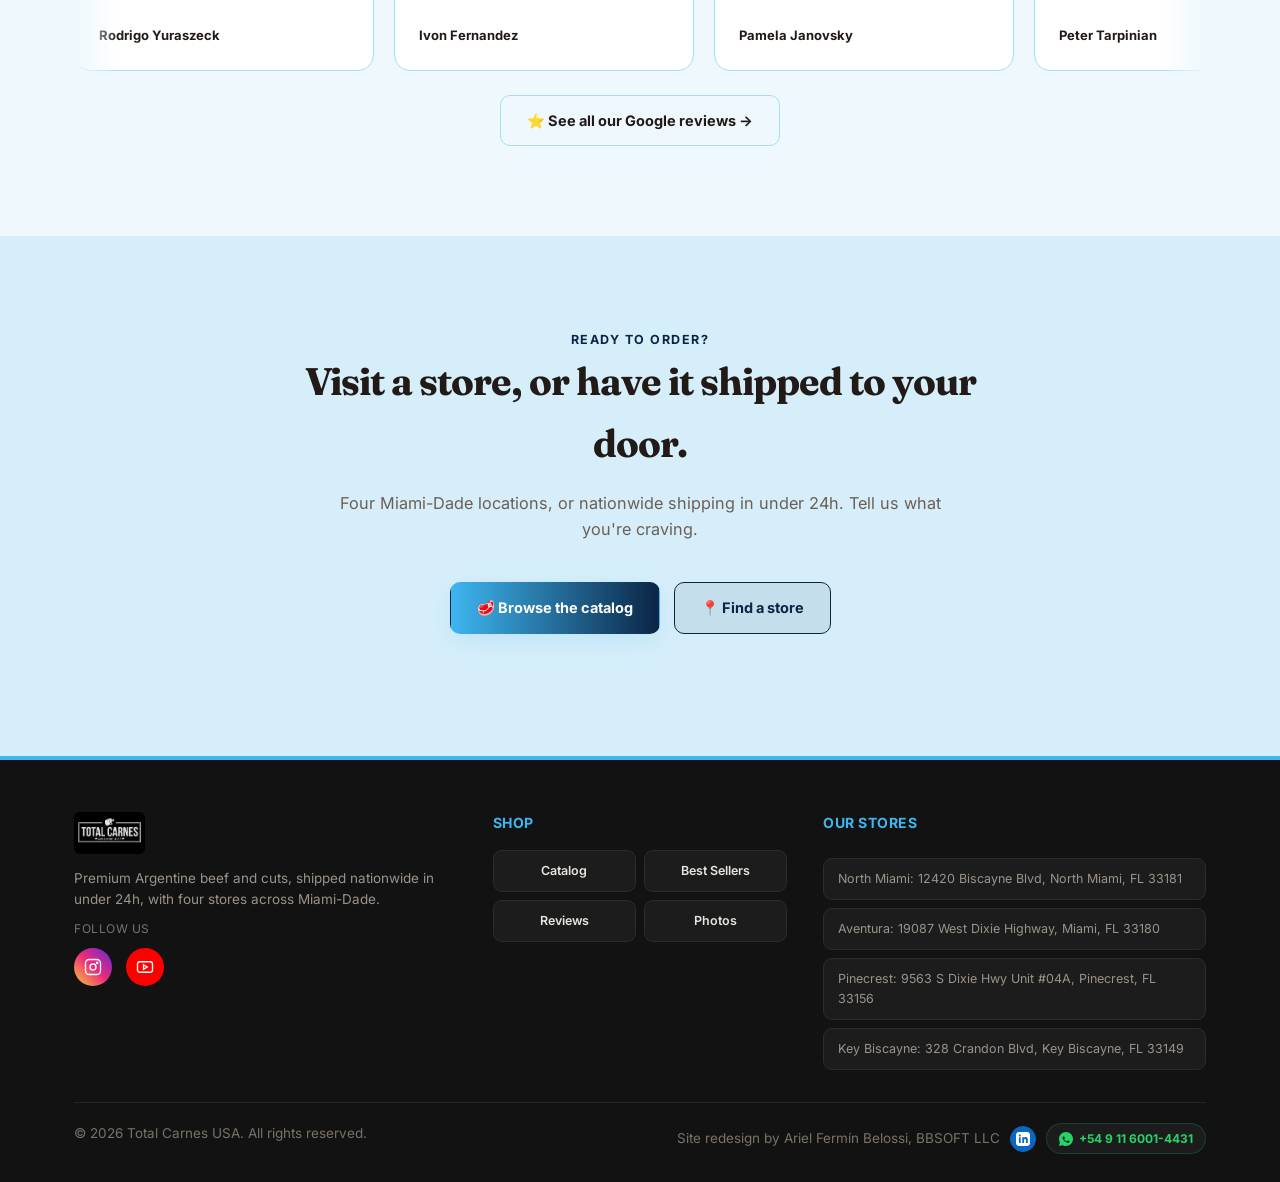
==== commit 4c69c727: "Make the footer LinkedIn icon use LinkedIn's brand blue Co-Authored-By: Claude Sonnet 4.6 <noreply@a" ====
--- a/index.html
+++ b/index.html
@@ -16,7 +16,7 @@
 <meta name="twitter:title" content="Total Carnes USA | Premium Argentine Beef">
 <meta name="twitter:description" content="Argentine beef. Built on quality. Nationwide shipping in under 24h, four Miami-Dade stores.">
 <meta name="twitter:image" content="https://totalcarnesusa.pages.dev/assets/images/store/storefront-day.png">
-<link rel="stylesheet" href="assets/style.css?v=43">
+<link rel="stylesheet" href="assets/style.css?v=44">
 </head>
 <body>
 
--- a/assets/style.css
+++ b/assets/style.css
@@ -899,10 +899,10 @@
 .footer-credit-row{display:flex;align-items:center;gap:10px;flex-wrap:wrap;}
 .footer-credit-link{
   display:inline-flex;align-items:center;justify-content:center;width:26px;height:26px;
-  border-radius:50%;background:#1c1c1c;border:1px solid #2c2c2c;color:#b8b0a8;transition:all .2s;
+  border-radius:50%;background:#0a66c2;border:1px solid #0a66c2;color:#fff;transition:all .2s;
 }
 .footer-credit-link svg{width:14px;height:14px;}
-.footer-credit-link:hover{border-color:#0a66c2;color:#0a66c2;}
+.footer-credit-link:hover{background:#0856a3;border-color:#0856a3;}
 .footer-whatsapp{
   display:inline-flex;align-items:center;gap:6px;width:auto;border-radius:999px;padding:5px 12px;
   background:#1c1c1c;border:1px solid #25d36633;color:#25d366;font-weight:700;font-size:12px;
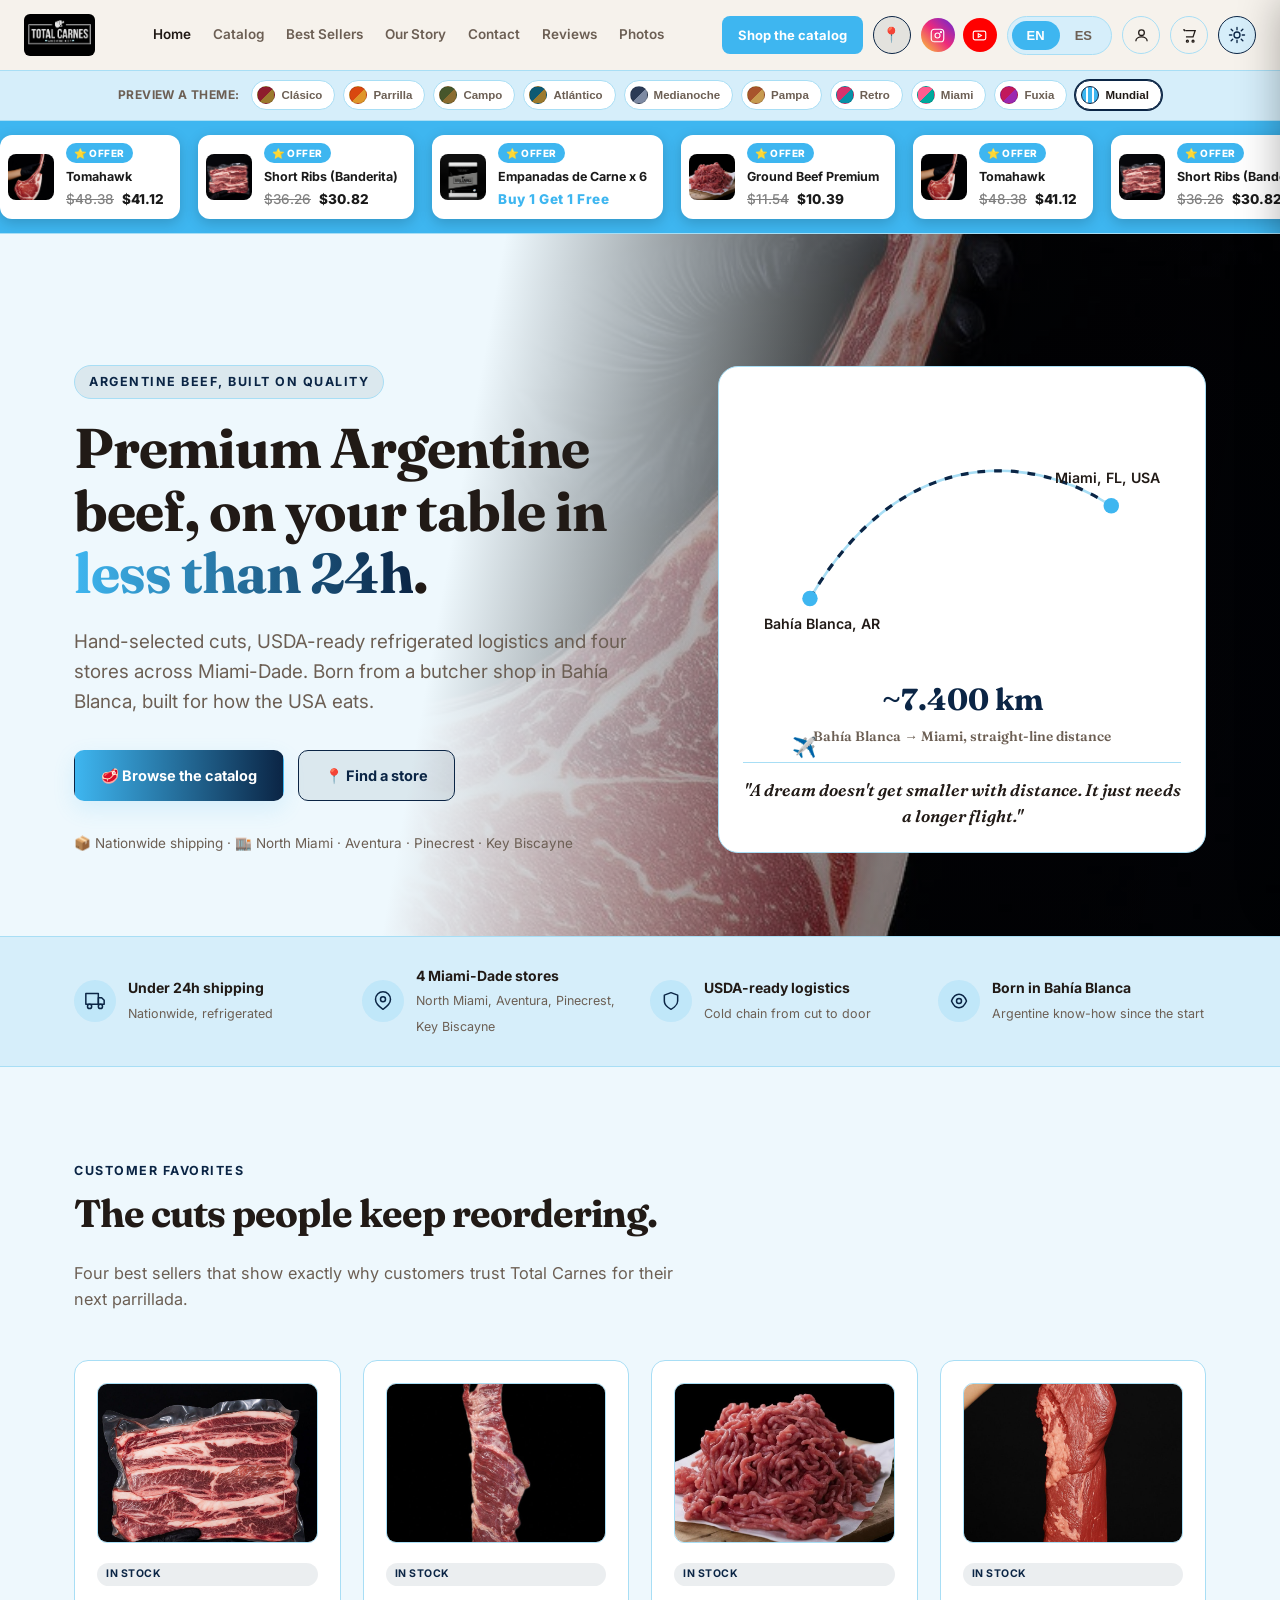
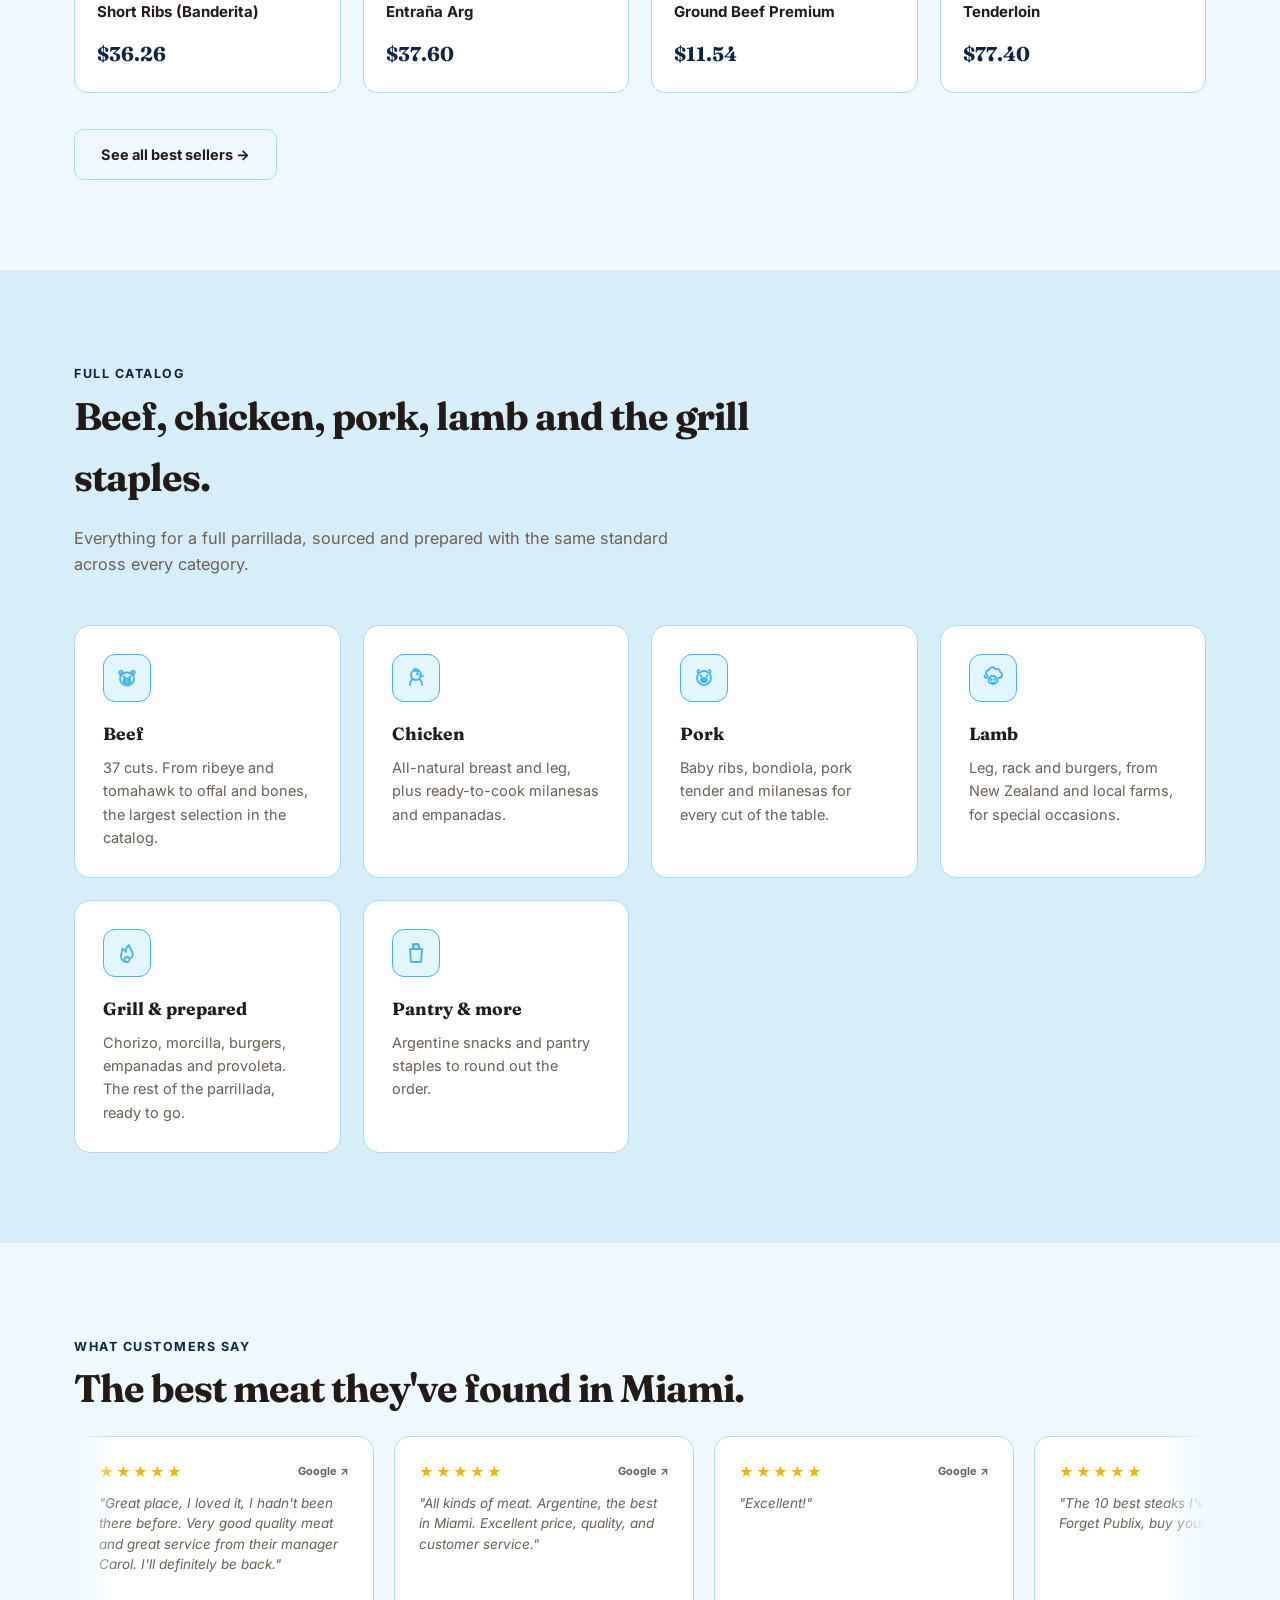
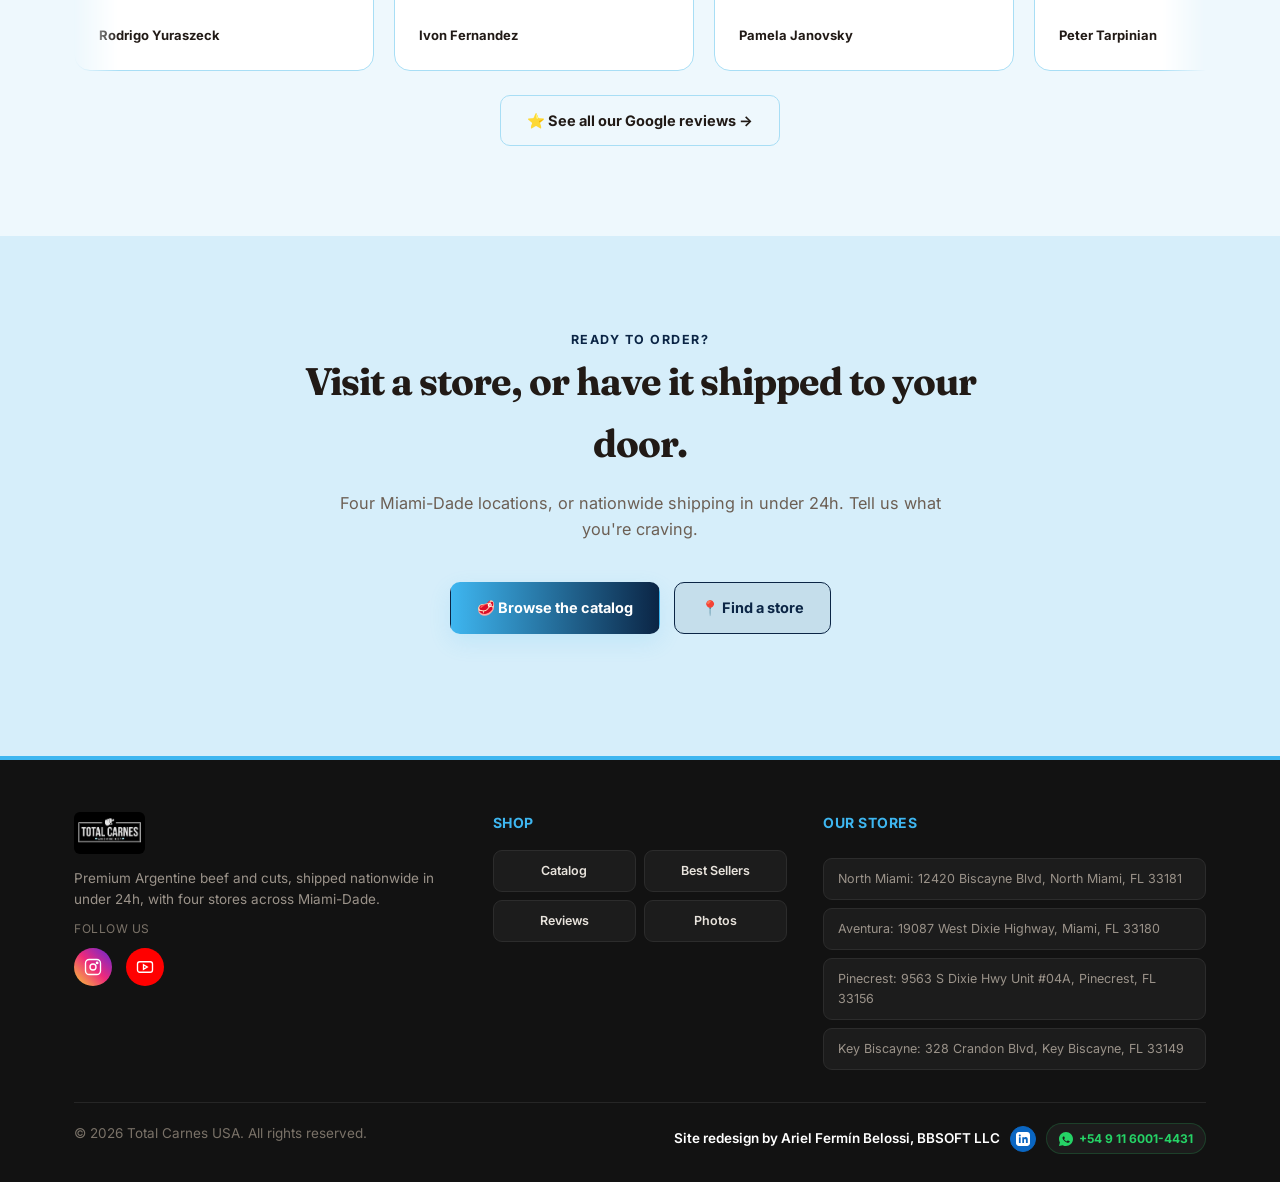
==== commit f554e7dd: "Make the footer credit name white/bold so it stands out Co-Authored-By: Claude Sonnet 4.6 <noreply@a" ====
--- a/index.html
+++ b/index.html
@@ -16,7 +16,7 @@
 <meta name="twitter:title" content="Total Carnes USA | Premium Argentine Beef">
 <meta name="twitter:description" content="Argentine beef. Built on quality. Nationwide shipping in under 24h, four Miami-Dade stores.">
 <meta name="twitter:image" content="https://totalcarnesusa.pages.dev/assets/images/store/storefront-day.png">
-<link rel="stylesheet" href="assets/style.css?v=44">
+<link rel="stylesheet" href="assets/style.css?v=45">
 </head>
 <body>
 
--- a/assets/style.css
+++ b/assets/style.css
@@ -897,6 +897,7 @@
 .footer-col a:hover{color:var(--accent);}
 .footer-bottom{border-top:1px solid #262626;padding-top:20px;display:flex;flex-wrap:wrap;gap:10px;justify-content:space-between;color:#7a7268;}
 .footer-credit-row{display:flex;align-items:center;gap:10px;flex-wrap:wrap;}
+.footer-credit-row [data-i18n="footer_credit"]{color:#fff;font-weight:600;}
 .footer-credit-link{
   display:inline-flex;align-items:center;justify-content:center;width:26px;height:26px;
   border-radius:50%;background:#0a66c2;border:1px solid #0a66c2;color:#fff;transition:all .2s;
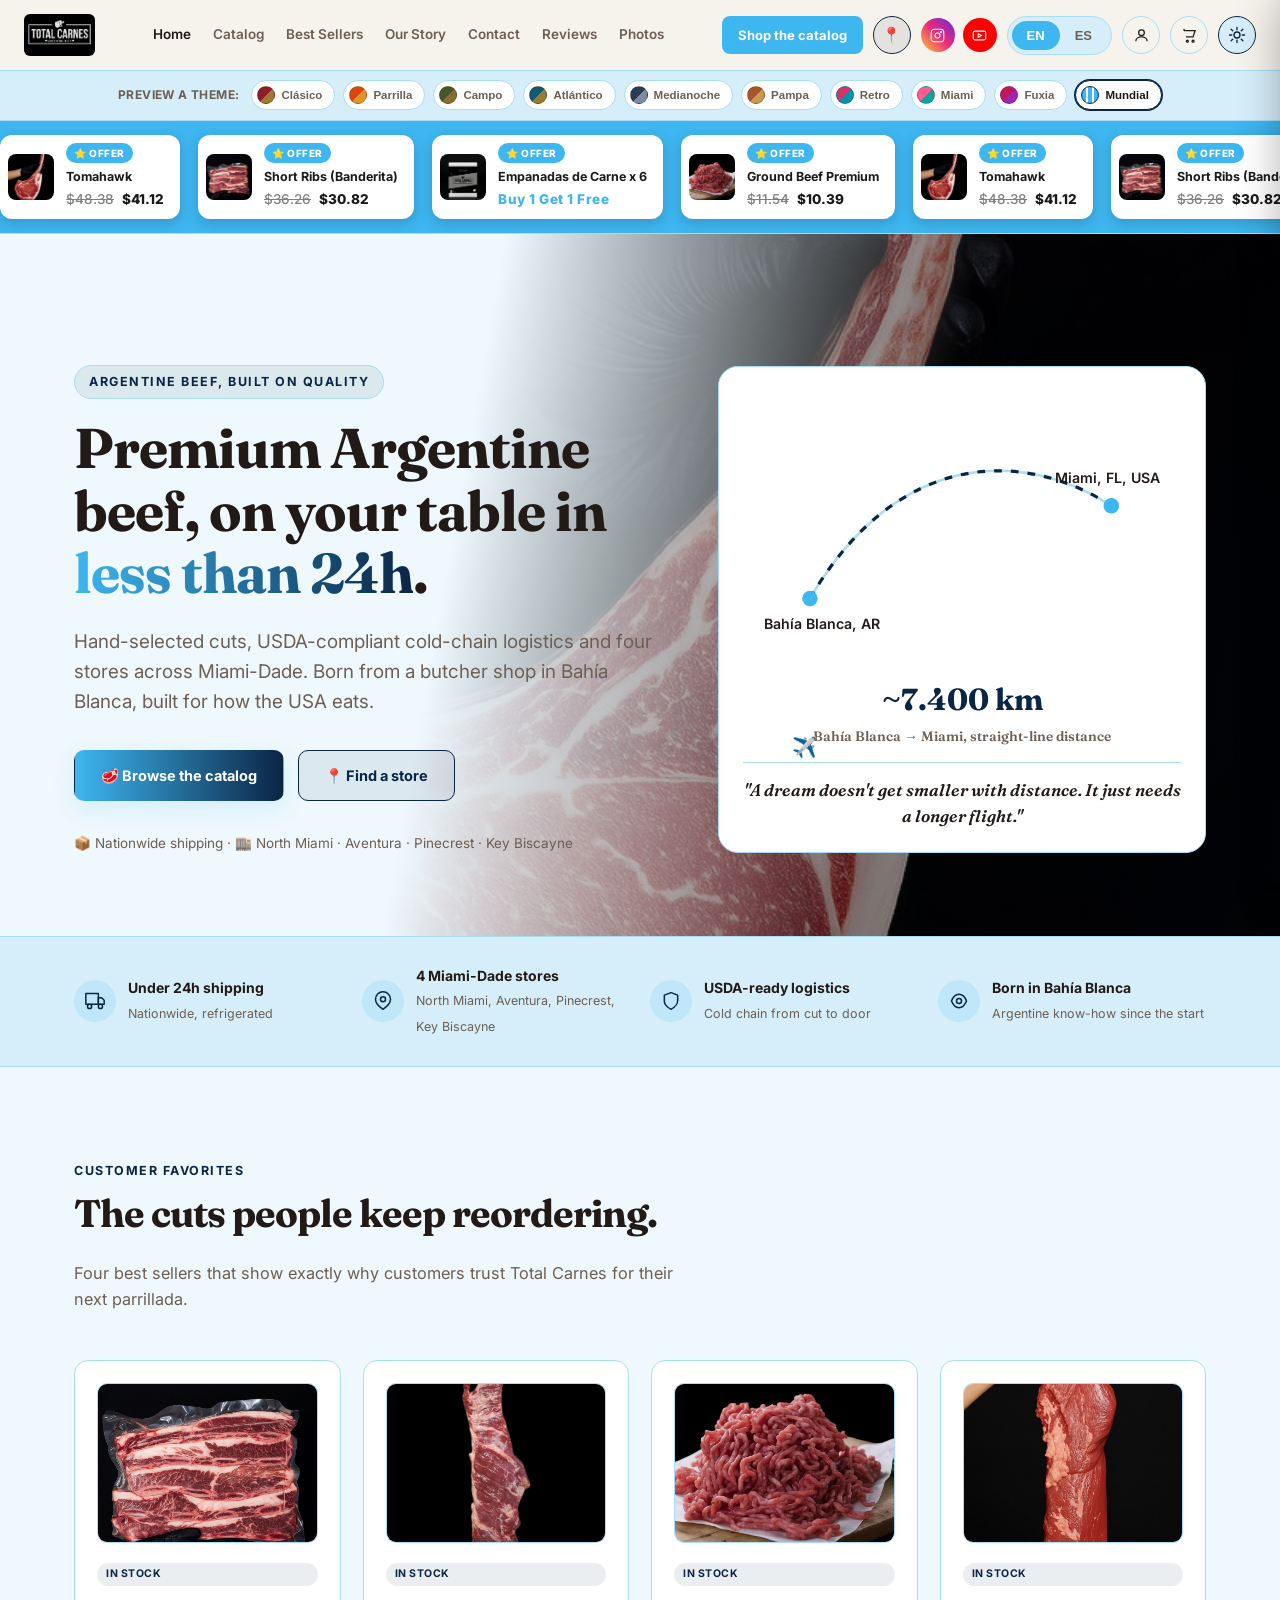
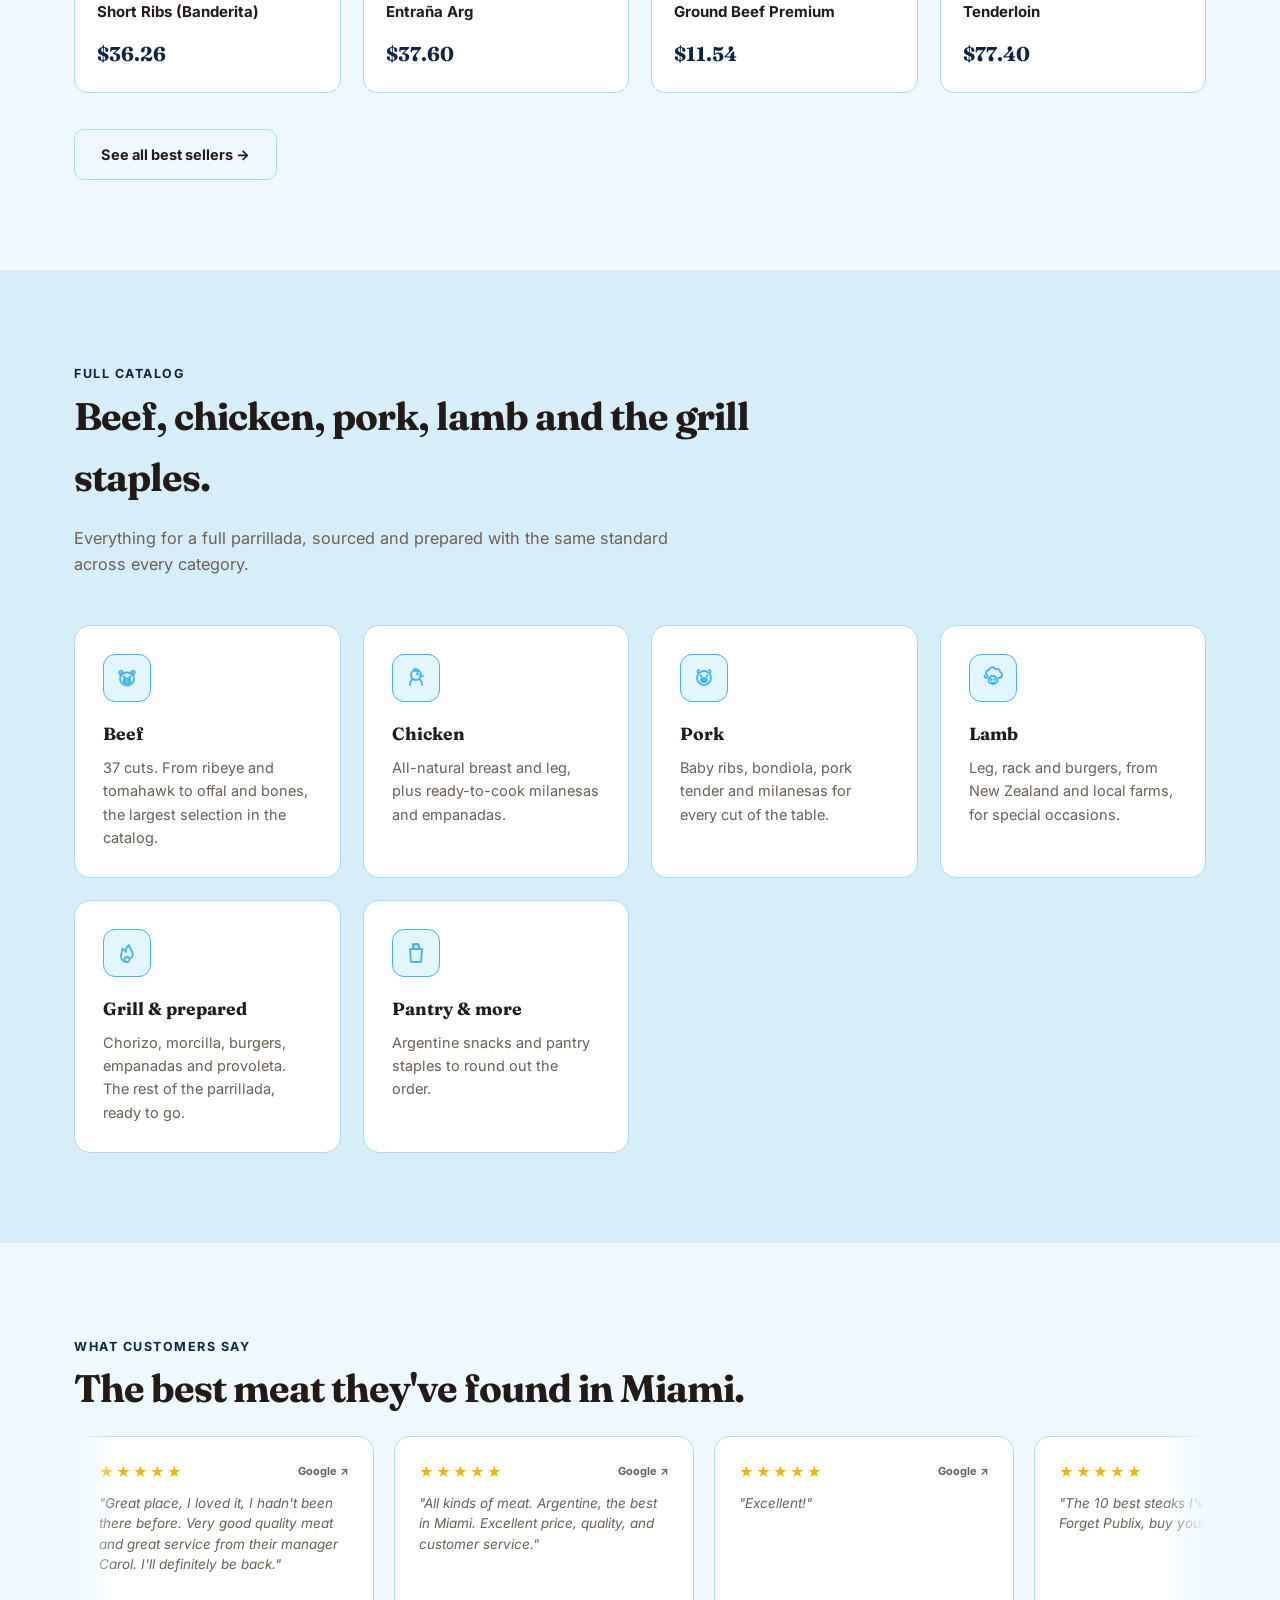
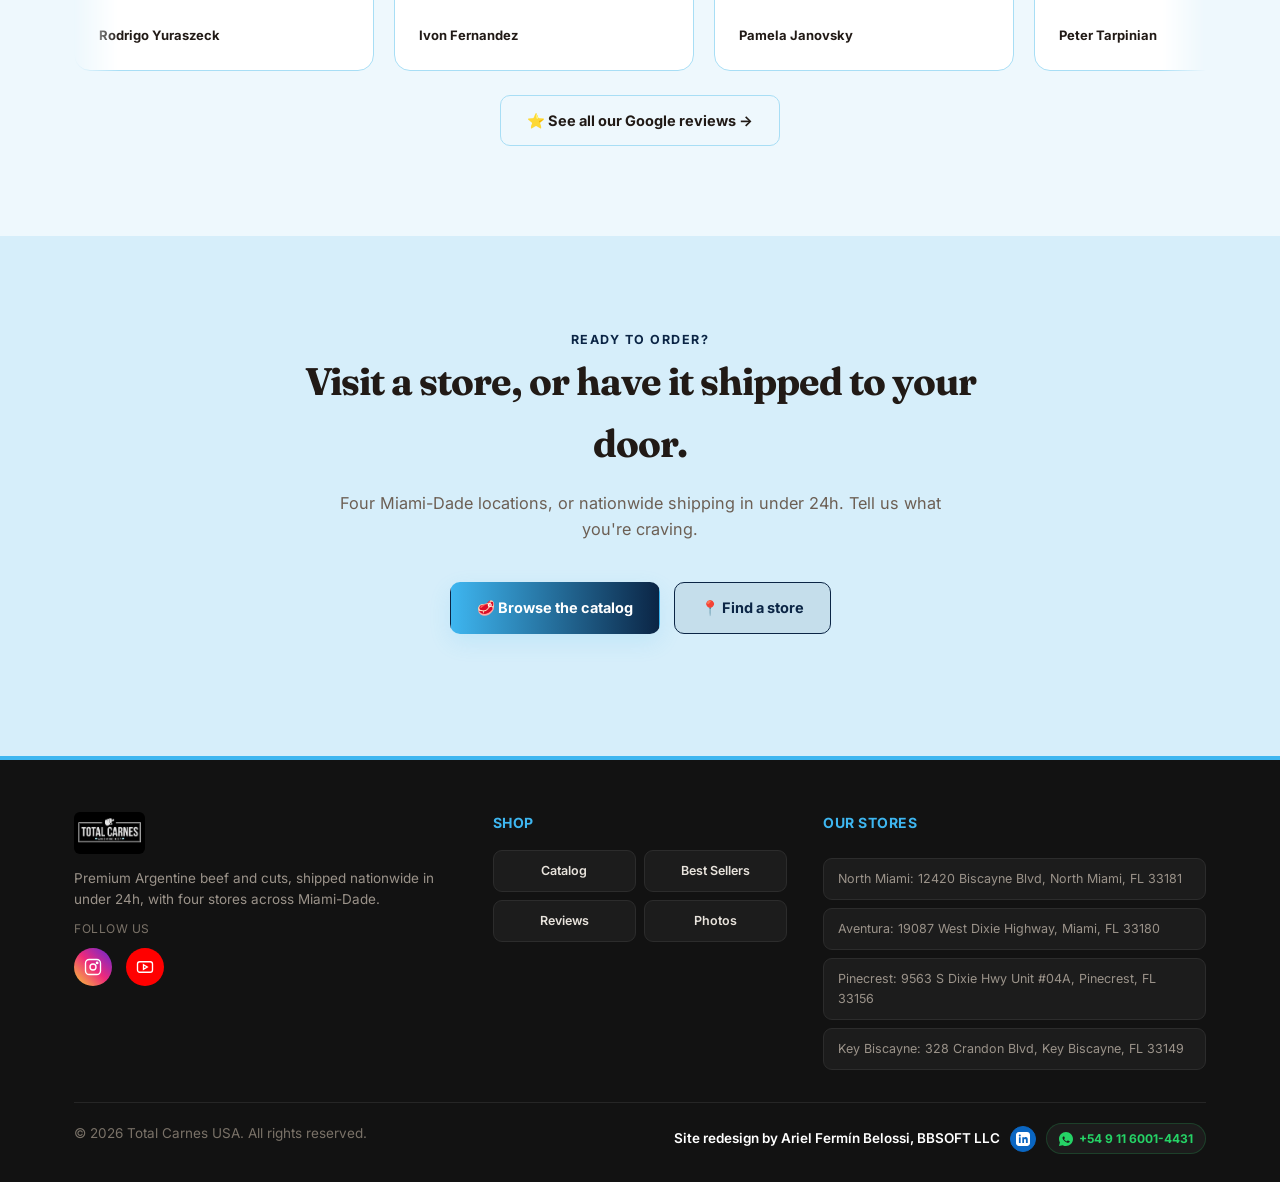
==== commit ca86a445: "Clarify the awkward "ready for USDA" hero copy "Logística refrigerada lista para USDA" / "USDA-ready" ====
--- a/index.html
+++ b/index.html
@@ -146,7 +146,7 @@
       <div class="hero-content">
         <span class="eyebrow" data-i18n="hero_eyebrow">ARGENTINE BEEF, BUILT ON QUALITY</span>
         <h1 data-i18n="hero_title">Premium Argentine beef, on your table in <span class="grad">less than 24h</span>.</h1>
-        <p class="subhead" data-i18n="hero_sub">Hand-selected cuts, USDA-ready refrigerated logistics and four stores across Miami-Dade. Born from a butcher shop in Bahía Blanca, built for how the USA eats.</p>
+        <p class="subhead" data-i18n="hero_sub">Hand-selected cuts, USDA-compliant cold-chain logistics and four stores across Miami-Dade. Born from a butcher shop in Bahía Blanca, built for how the USA eats.</p>
         <div class="cta-row">
           <a class="btn btn-primary" href="catalogo.html" data-i18n="cta_catalog">🥩 Browse the catalog</a>
           <a class="btn btn-find-store" href="contacto.html#stores-map" data-i18n="cta_contact">📍 Find a store</a>
@@ -371,7 +371,7 @@
   en:{
     hero_eyebrow:"ARGENTINE BEEF, BUILT ON QUALITY",
     hero_title:'Premium Argentine beef, on your table in <span class="grad">less than 24h</span>.',
-    hero_sub:"Hand-selected cuts, USDA-ready refrigerated logistics and four stores across Miami-Dade. Born from a butcher shop in Bahía Blanca, built for how the USA eats.",
+    hero_sub:"Hand-selected cuts, USDA-compliant cold-chain logistics and four stores across Miami-Dade. Born from a butcher shop in Bahía Blanca, built for how the USA eats.",
     cta_catalog:"🥩 Browse the catalog",
     cta_contact:"📍 Find a store",
     hero_trust:"📦 Nationwide shipping · 🏬 North Miami · Aventura · Pinecrest · Key Biscayne",
@@ -410,7 +410,7 @@
   es:{
     hero_eyebrow:"CARNE ARGENTINA, HECHA CON CALIDAD",
     hero_title:'Carne argentina premium, en tu mesa en <span class="grad">menos de 24h</span>.',
-    hero_sub:"Cortes seleccionados a mano, logística refrigerada lista para USDA y cuatro locales en Miami-Dade. Nacimos como carnicería en Bahía Blanca, hechos para la mesa de EE.UU.",
+    hero_sub:"Cortes seleccionados a mano, cadena de frío bajo normas USDA y cuatro locales en Miami-Dade. Nacimos como carnicería en Bahía Blanca, hechos para la mesa de EE.UU.",
     cta_catalog:"🥩 Ver el catálogo",
     cta_contact:"📍 Buscar un local",
     hero_trust:"📦 Envío a todo el país · 🏬 North Miami · Aventura · Pinecrest · Key Biscayne",
@@ -418,7 +418,7 @@
     route_slogan:'"Un sueño no se achica con la distancia. Solo necesita un vuelo más largo."',
     hl1_title:"Envío en menos de 24h", hl1_sub:"A todo el país, refrigerado",
     hl2_title:"4 locales en Miami-Dade", hl2_sub:"North Miami, Aventura, Pinecrest, Key Biscayne",
-    hl3_title:"Logística lista para USDA", hl3_sub:"Cadena de frío del corte a tu puerta",
+    hl3_title:"Logística bajo normas USDA", hl3_sub:"Cadena de frío del corte a tu puerta",
     hl4_title:"Nacidos en Bahía Blanca", hl4_sub:"Saber hacer argentino desde el origen",
     best_tag:"FAVORITOS DE LOS CLIENTES",
     best_title:"Los cortes que la gente vuelve a pedir.",
